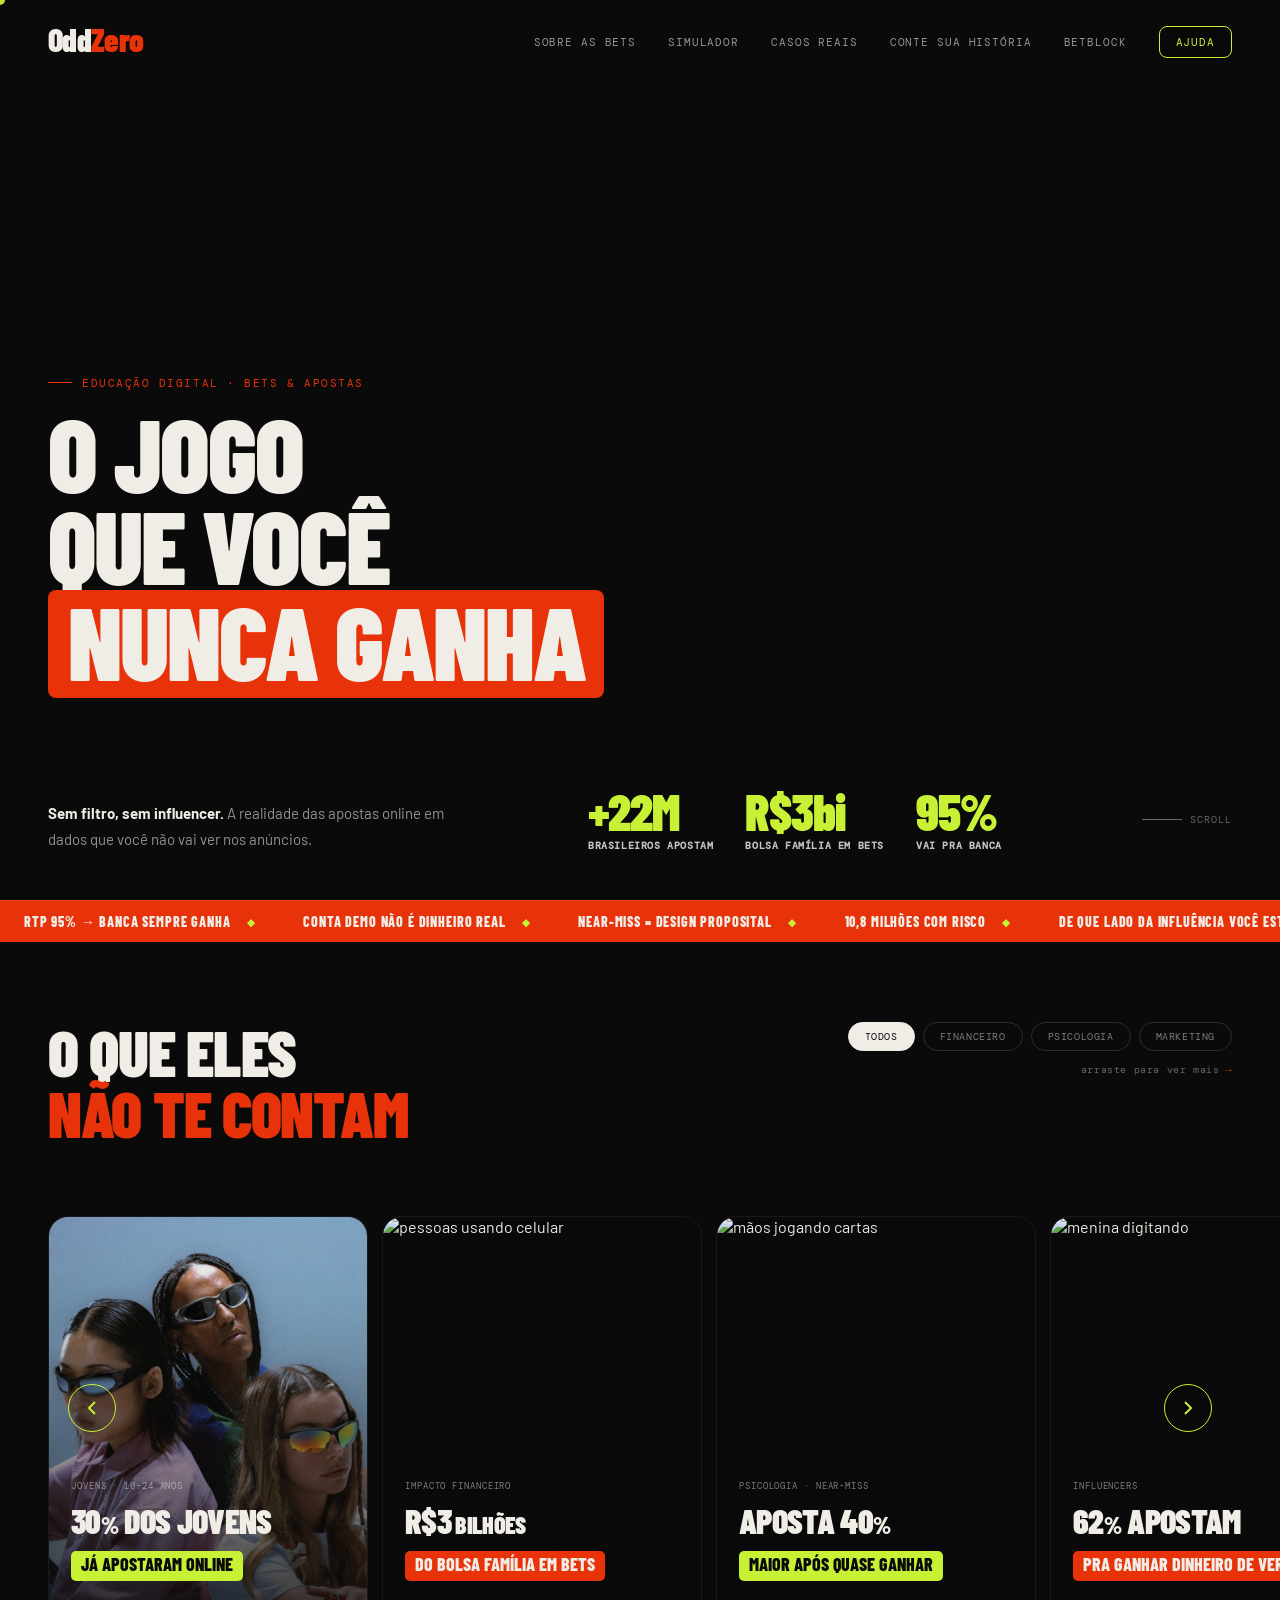
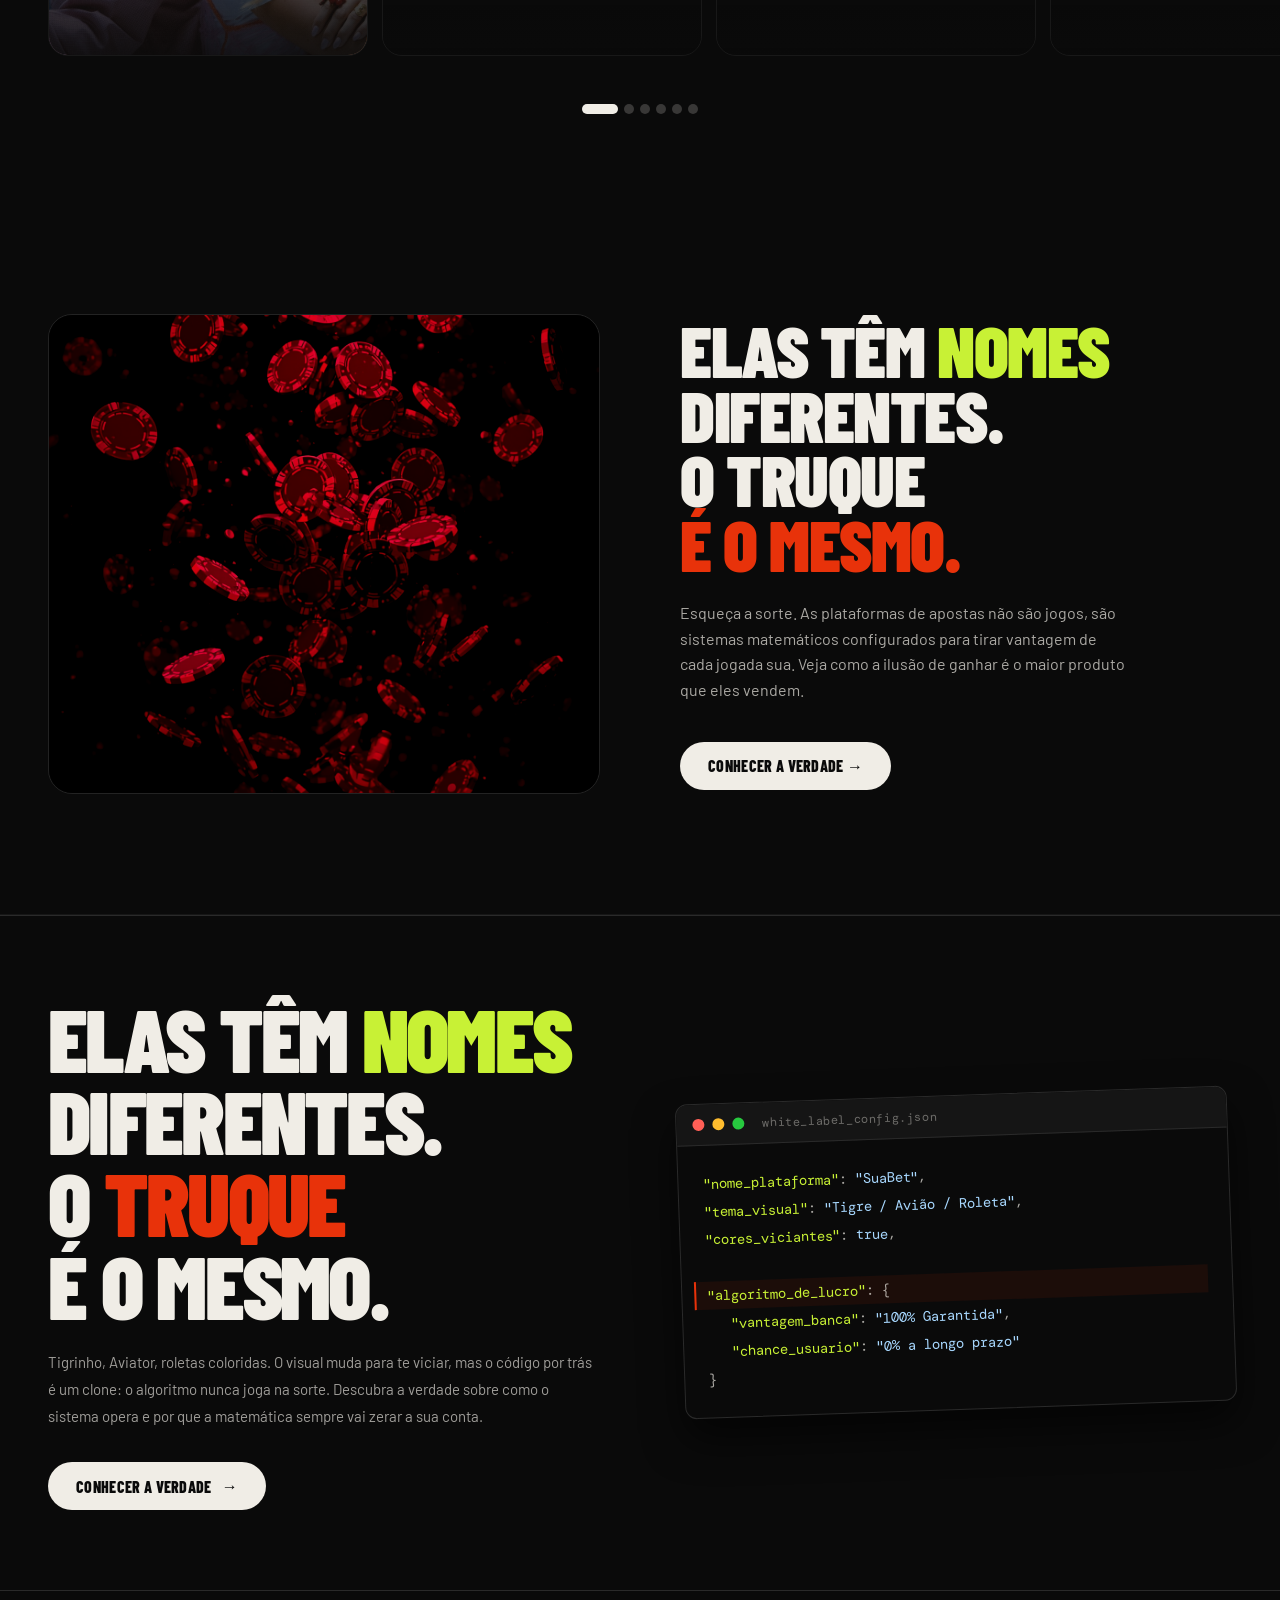
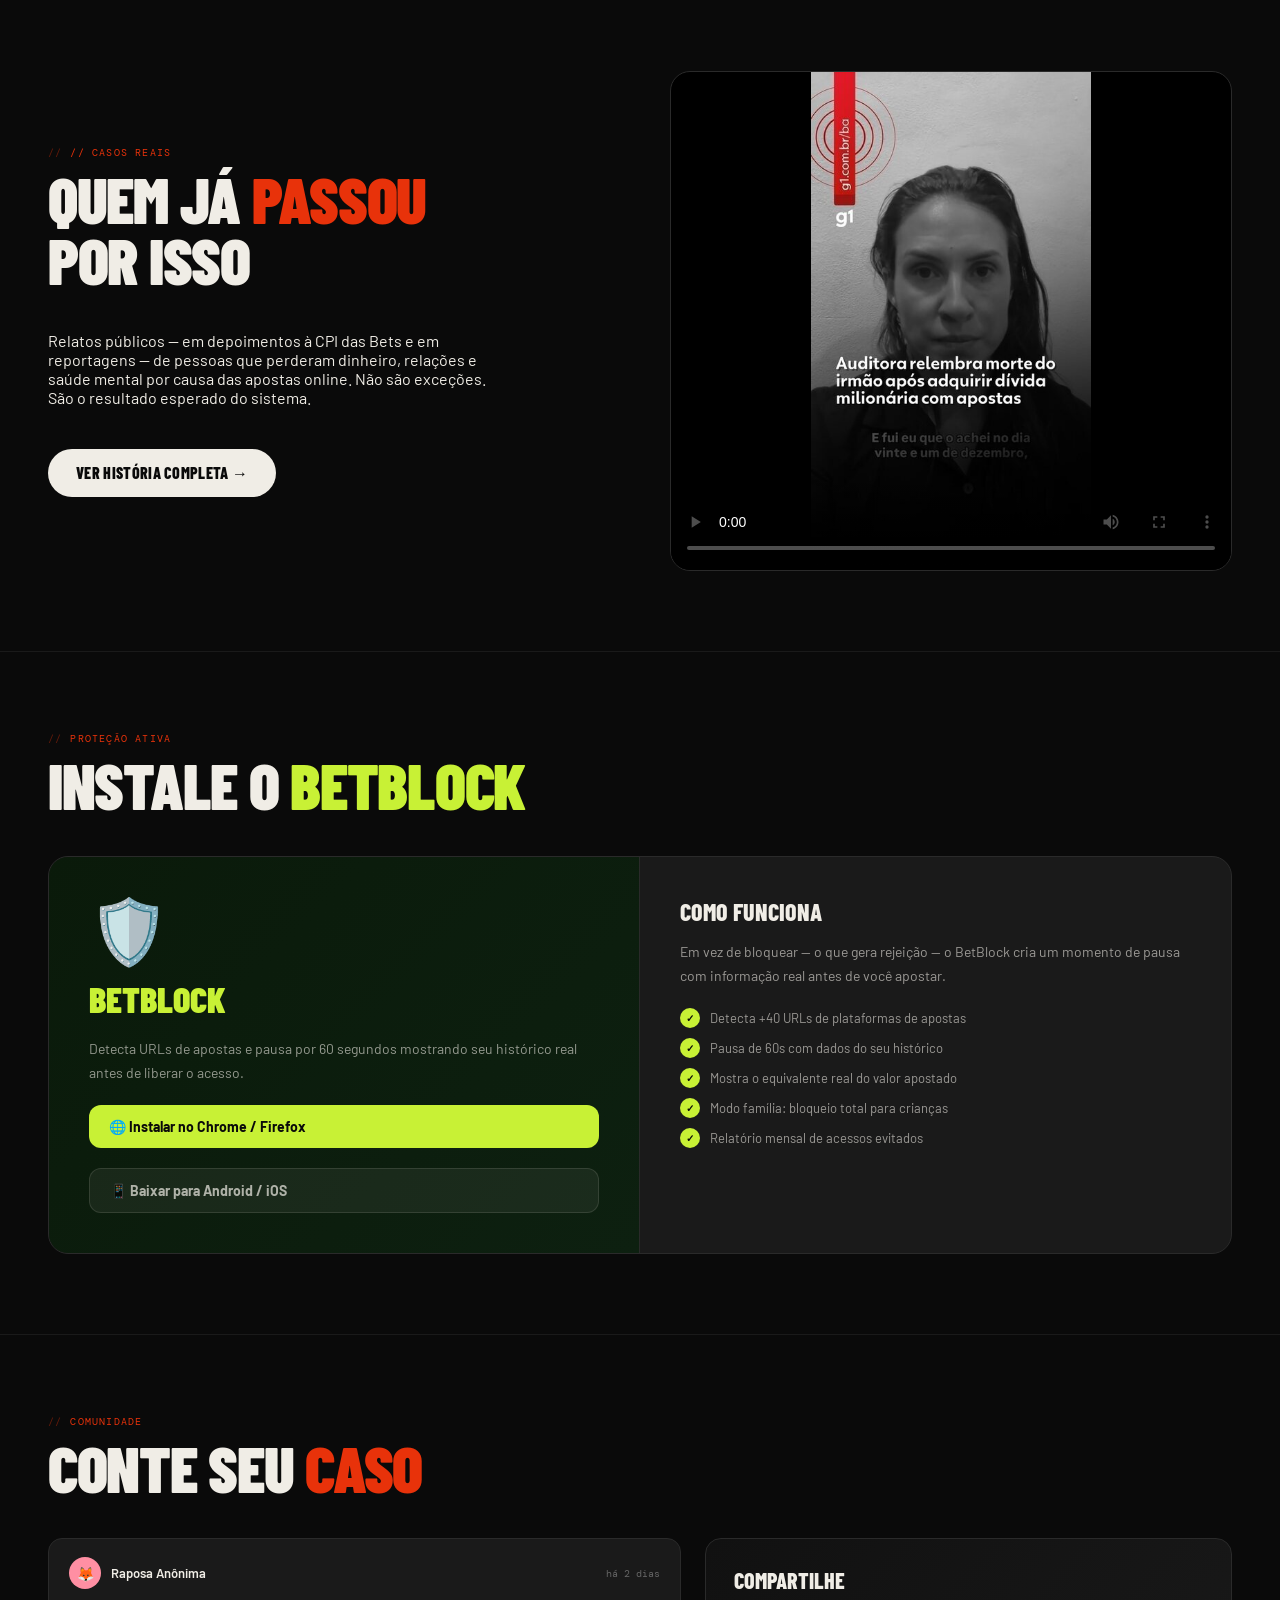
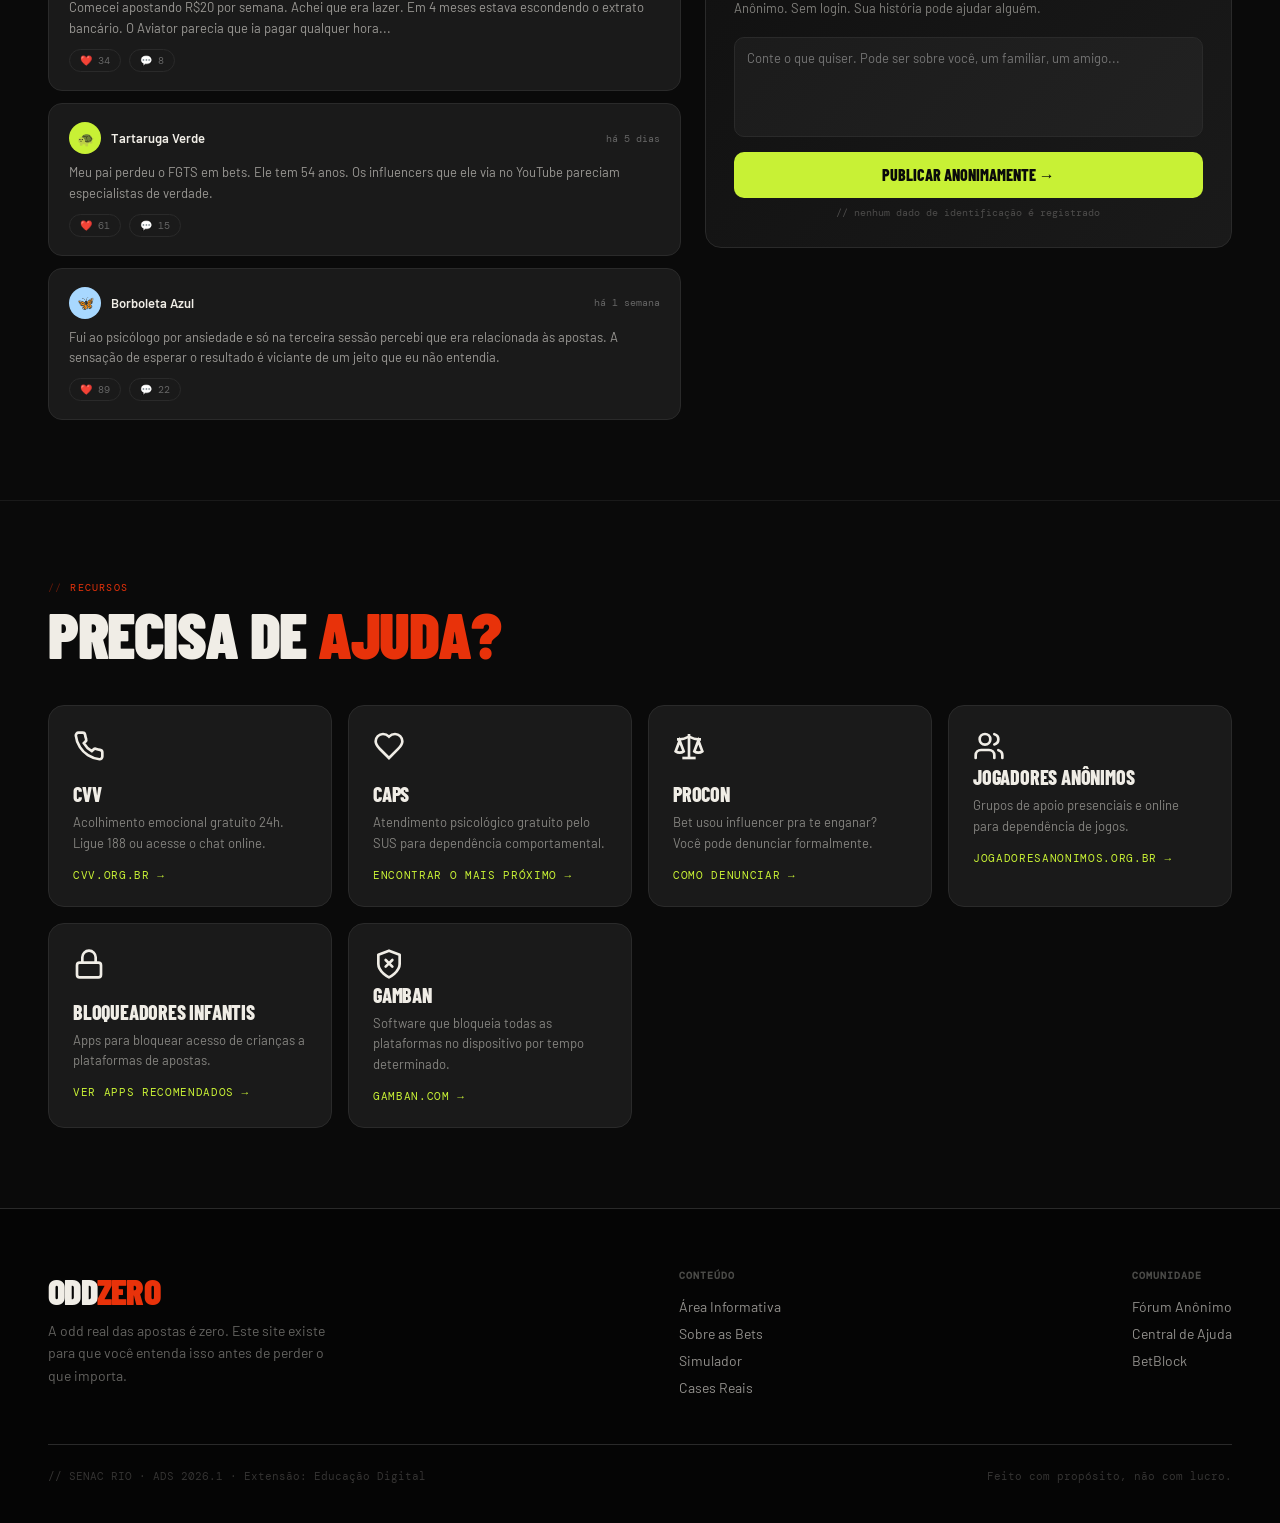
==== index.html @ b18a3d13 "feat: criação da home, casos reais e simulador" ====
<!DOCTYPE html>
<html lang="pt-BR">
<head>
  <meta charset="UTF-8">
  <meta name="viewport" content="width=device-width, initial-scale=1.0">
  <title>OddZero</title>

  <!-- Google Fonts -->
  <link href="https://fonts.googleapis.com/css2?family=Barlow+Condensed:ital,wght@0,700;0,800;0,900;1,800&family=Barlow:wght@400;500;600&family=DM+Mono:wght@400;500&display=swap" rel="stylesheet">

  <!-- Estilos -->
  <link rel="stylesheet" href="assets/css/global.css">
  <link rel="stylesheet" href="assets/css/home.css">
</head>
<body>

<!-- ══════════════════════════
     CURSOR CUSTOMIZADO
══════════════════════════ -->
<div class="cur" id="cur"></div>

<!-- ══════════════════════════
     NAVEGAÇÃO
══════════════════════════ -->
<nav>
  <a href="index.html" class="logo">Odd<em>Zero</em></a>

  <button class="mobile-menu-btn" id="mobile-menu-btn">
    <svg width="24" height="24" viewBox="0 0 24 24" fill="none" stroke="currentColor" stroke-width="2"><path d="M3 12h18M3 6h18M3 18h18"/></svg>
  </button>
  
  <ul class="nav-links">
    <li><a href="bets.html">Sobre as Bets</a></li>
    <li><a href="simulador.html">Simulador</a></li>
    <li><a href="casos-reais.html">Casos Reais</a></li>
    <li><a href="forum.html">Conte sua história</a></li>
    <li><a href="betblock.html">Betblock</a></li>
    <li><a href="ajuda.html" class="nav-btn-outline">Ajuda</a></li>
  </ul>
</nav>

<!-- ══════════════════════════
     HERO
══════════════════════════ -->
<section class="hero">
  <div class="hero-bg">
    <video autoplay loop muted playsinline>
      <source src="assets/videos/hero_video.mp4" type="video/mp4">
    </video>
  </div>
  <div class="hero-content">
    <div class="hero-kicker">Educação digital · bets &amp; apostas</div>
    <h1 class="hero-h1">
      O JOGO<br>
      QUE VOCÊ<br>
      <span class="line-inv">NUNCA GANHA</span>
    </h1>
  </div>
  <div class="hero-bottom">
    <p class="hero-desc">
      <strong>Sem filtro, sem influencer.</strong> A realidade das apostas online em dados que você não vai ver nos anúncios.
    </p>
    <div class="hero-stats">
      <div>
        <div class="hero-stat-val">+22M</div>
        <div class="hero-stat-label">brasileiros apostam</div>
      </div>
      <div>
        <div class="hero-stat-val">R$3bi</div>
        <div class="hero-stat-label">Bolsa Família em bets</div>
      </div>
      <div>
        <div class="hero-stat-val">95%</div>
        <div class="hero-stat-label">vai pra banca</div>
      </div>
    </div>
    <div class="hero-scroll">
      <div class="hero-scroll-line"></div>scroll
    </div>
  </div>
</section>

<!-- ══════════════════════════
     MARQUEE
══════════════════════════ -->
<div class="marquee">
  <div class="marquee-track" id="mtrack">
    <span class="marquee-item">RTP 95% → banca sempre ganha<span class="sep">◆</span></span>
    <span class="marquee-item">Conta demo não é dinheiro real<span class="sep">◆</span></span>
    <span class="marquee-item">Near-miss = design proposital<span class="sep">◆</span></span>
    <span class="marquee-item">10,8 milhões com risco<span class="sep">◆</span></span>
    <span class="marquee-item">De que lado da influência você está?<span class="sep">◆</span></span>
    <span class="marquee-item">62% acreditam ganhar<span class="sep">◆</span></span>
    <!-- Duplicado para loop contínuo -->
    <span class="marquee-item">RTP 95% → banca sempre ganha<span class="sep">◆</span></span>
    <span class="marquee-item">Conta demo não é dinheiro real<span class="sep">◆</span></span>
    <span class="marquee-item">Near-miss = design proposital<span class="sep">◆</span></span>
    <span class="marquee-item">10,8 milhões com risco<span class="sep">◆</span></span>
    <span class="marquee-item">De que lado da influência você está?<span class="sep">◆</span></span>
    <span class="marquee-item">62% acreditam ganhar<span class="sep">◆</span></span>
  </div>
</div>

<!-- ══════════════════════════
     CARDS — ÁREA INFORMATIVA
══════════════════════════ -->
<section class="section" id="cards">
  <div class="cards-intro">
    <div>
      <h2 class="section-h2">O QUE ELES<br><em>NÃO TE CONTAM</em></h2>
    </div>
    <div class="cards-intro-right">
      <div class="filters">
          <button class="filter-btn on" onclick="filterCards('todos', this)">Todos</button>
          <button class="filter-btn" onclick="filterCards('financeiro', this)">Financeiro</button>
          <button class="filter-btn" onclick="filterCards('psicologia', this)">Psicologia</button>
          <button class="filter-btn" onclick="filterCards('marketing', this)">Marketing</button>
      </div>
      <div class="carousel-hint">arraste para ver mais</div>
    </div>
  </div>

  <div class="carousel-container" style="position: relative;">
  
    <!-- Seta Esquerda -->
    <button class="nav-arrow left" onclick="goTo(idx - 1)">
       <svg width="24" height="24" viewBox="0 0 24 24" fill="none" stroke="currentColor" stroke-width="2"><path d="M15 18l-6-6 6-6"/></svg>
    </button>

    <div class="carousel-wrap" id="cwrap">
      <div class="carousel-track" id="ctrack">

        <!-- CARD 1 — Jovens -->
        <div class="photo-card" data-cat="marketing" onclick="openModal(0)">
          <!-- Ajuste no object-position usando porcentagem (30% no eixo X) -->
          <img src="assets/imagens/home/card1.jpg" alt="jovens posando" style="object-position: 30% center;">
          <div class="photo-card-body">
            <div class="photo-card-cat">jovens · 16–24 anos</div>
            <div class="photo-card-stat">30<small>%</small> dos jovens</div>
            <div class="photo-card-hl">já apostaram online</div>
            <div class="photo-card-desc">Datafolha 2024: Loot boxes e gacha games normalizam o azar para crianças desde cedo.</div>
            <div class="photo-card-cta">
              <span class="photo-card-more">saiba mais</span>
              <button class="photo-card-share" onclick="event.stopPropagation(); shareCard(0)">
                <svg viewBox="0 0 24 24" fill="none">
                  <path d="M4 12v8a2 2 0 002 2h12a2 2 0 002-2v-8M16 6l-4-4-4 4M12 2v13" stroke="#F0EDE6" stroke-width="2" stroke-linecap="round" stroke-linejoin="round"/>
                </svg>
              </button>
            </div>
          </div>
        </div>

        <!-- CARD 2 — Bolsa Família -->
        <div class="photo-card" data-cat="financeiro" onclick="openModal(1)">
          <img src="assets/imagens/home/card2.png" alt="pessoas usando celular">
          <div class="photo-card-body">
            <div class="photo-card-cat">impacto financeiro</div>
            <div class="photo-card-stat">R$3<small> bilhões</small></div>
            <div class="photo-card-hl red">do Bolsa Família em bets</div>
            <div class="photo-card-desc">Em agosto de 2024, beneficiários apostaram R$3 bilhões em um único mês. Banco Central.</div>
            <div class="photo-card-cta">
              <span class="photo-card-more">saiba mais</span>
              <button class="photo-card-share" onclick="event.stopPropagation(); shareCard(1)">
                <svg viewBox="0 0 24 24" fill="none">
                  <path d="M4 12v8a2 2 0 002 2h12a2 2 0 002-2v-8M16 6l-4-4-4 4M12 2v13" stroke="#F0EDE6" stroke-width="2" stroke-linecap="round" stroke-linejoin="round"/>
                </svg>
              </button>
            </div>
          </div>
        </div>

        <!-- CARD 3 — Near-miss -->
        <div class="photo-card" data-cat="psicologia" onclick="openModal(2)">
          <img src="assets/imagens/home/card3.png" alt="mãos jogando cartas">
          <div class="photo-card-body">
            <div class="photo-card-cat">psicologia · near-miss</div>
            <div class="photo-card-stat">Aposta 40<small>%</small></div>
            <div class="photo-card-hl">maior após quase ganhar</div>
            <div class="photo-card-desc">O "quase" libera mais dopamina que ganhar. É neurociência, não fraqueza.</div>
            <div class="photo-card-cta">
              <span class="photo-card-more">saiba mais</span>
              <button class="photo-card-share" onclick="event.stopPropagation(); shareCard(2)">
                <svg viewBox="0 0 24 24" fill="none">
                  <path d="M4 12v8a2 2 0 002 2h12a2 2 0 002-2v-8M16 6l-4-4-4 4M12 2v13" stroke="#F0EDE6" stroke-width="2" stroke-linecap="round" stroke-linejoin="round"/>
                </svg>
              </button>
            </div>
          </div>
        </div>

        <!-- CARD 4 — Influencers -->
        <div class="photo-card" data-cat="marketing" onclick="openModal(3)">
          <img src="assets/imagens/home/card4.png" alt="menina digitando">
          <div class="photo-card-body">
            <div class="photo-card-cat">influencers</div>
            <div class="photo-card-stat">62<small>%</small> apostam</div>
            <div class="photo-card-hl red">pra ganhar dinheiro de verdade</div>
            <div class="photo-card-desc">O influencer usa conta demo infinita. Você aposta com o seu salário.</div>
            <div class="photo-card-cta">
              <span class="photo-card-more">saiba mais</span>
              <button class="photo-card-share" onclick="event.stopPropagation(); shareCard(3)">
                <svg viewBox="0 0 24 24" fill="none">
                  <path d="M4 12v8a2 2 0 002 2h12a2 2 0 002-2v-8M16 6l-4-4-4 4M12 2v13" stroke="#F0EDE6" stroke-width="2" stroke-linecap="round" stroke-linejoin="round"/>
                </svg>
              </button>
            </div>
          </div>
        </div>

        <!-- CARD 5 — RTP -->
        <div class="photo-card" data-cat="financeiro" onclick="openModal(4)">
          <img src="assets/imagens/home/card5.jpeg" alt="dinheiro">
          <div class="photo-card-body">
            <div class="photo-card-cat">probabilidade · rtp</div>
            <div class="photo-card-stat">R$50 garantidos</div>
            <div class="photo-card-hl">para a banca a cada R$1000</div>
            <div class="photo-card-desc">A banca retém R$50 por rodada automaticamente. Não é azar, é código.</div>
            <div class="photo-card-cta">
              <span class="photo-card-more">saiba mais</span>
              <button class="photo-card-share" onclick="event.stopPropagation(); shareCard(4)">
                <svg viewBox="0 0 24 24" fill="none">
                  <path d="M4 12v8a2 2 0 002 2h12a2 2 0 002-2v-8M16 6l-4-4-4 4M12 2v13" stroke="#F0EDE6" stroke-width="2" stroke-linecap="round" stroke-linejoin="round"/>
                </svg>
              </button>
            </div>
          </div>
        </div>

        <!-- CARD 6 — Vício -->
        <div class="photo-card" data-cat="psicologia" onclick="openModal(5)">
          <img src="assets/imagens/home/card6.png" alt="celular">
          <div class="photo-card-body">
            <div class="photo-card-cat">vício · dependência</div>
            <div class="photo-card-stat">10,8 milhões</div>
            <div class="photo-card-hl red">com comportamento de risco</div>
            <div class="photo-card-desc">LENAD III 2023. Entre menores que apostaram no último ano, 55% apresentaram comportamento de dependência.</div>
            <div class="photo-card-cta">
              <span class="photo-card-more">saiba mais</span>
              <button class="photo-card-share" onclick="event.stopPropagation(); shareCard(5)">
                <svg viewBox="0 0 24 24" fill="none">
                  <path d="M4 12v8a2 2 0 002 2h12a2 2 0 002-2v-8M16 6l-4-4-4 4M12 2v13" stroke="#F0EDE6" stroke-width="2" stroke-linecap="round" stroke-linejoin="round"/>
                </svg>
              </button>
            </div>
          </div>
        </div>

        <!-- CARD 7 — ROLLOVER -->
        <div class="photo-card" data-cat="financeiro" onclick="openModal(6)">
          <img src="assets/imagens/home/card7.png" alt="dinheiro e celular">
          <div class="photo-card-body">
            <div class="photo-card-cat">financeiro · armadilha</div>
            <div class="photo-card-stat">Rollover 30x</div>
            <div class="photo-card-hl">o golpe do bônus "grátis"</div>
            <div class="photo-card-desc">Para sacar R$300 de bônus, você é obrigado a apostar R$9.000 do seu bolso.</div>
            <div class="photo-card-cta">
              <span class="photo-card-more">saiba mais</span>
              <button class="photo-card-share" onclick="event.stopPropagation(); shareCard(6)">
                <svg viewBox="0 0 24 24" fill="none">
                  <path d="M4 12v8a2 2 0 002 2h12a2 2 0 002-2v-8M16 6l-4-4-4 4M12 2v13" stroke="#F0EDE6" stroke-width="2" stroke-linecap="round" stroke-linejoin="round"/>
                </svg>
              </button>
            </div>
          </div>
        </div>

        <!-- CARD 8 — DESIGN -->
        <div class="photo-card" data-cat="psicologia" onclick="openModal(7)">
          <img src="assets/imagens/home/card8.png" alt="tela de aplicativo">
          <div class="photo-card-body">
            <div class="photo-card-cat">psicologia · ux/ui</div>
            <div class="photo-card-stat">Design viciante</div>
            <div class="photo-card-hl red">apps criados por psicólogos</div>
            <div class="photo-card-desc">Cada som, cor e delay é milimetricamente calculado para explorar sua impulsividade.</div>
            <div class="photo-card-cta">
              <span class="photo-card-more">saiba mais</span>
              <button class="photo-card-share" onclick="event.stopPropagation(); shareCard(7)">
                <svg viewBox="0 0 24 24" fill="none">
                  <path d="M4 12v8a2 2 0 002 2h12a2 2 0 002-2v-8M16 6l-4-4-4 4M12 2v13" stroke="#F0EDE6" stroke-width="2" stroke-linecap="round" stroke-linejoin="round"/>
                </svg>
              </button>
            </div>
          </div>
        </div>

      </div><!-- /carousel-track -->
    </div><!-- /carousel-wrap -->

    <!-- Seta Direita -->
    <button class="nav-arrow right" onclick="goTo(idx + 1)">
       <svg width="24" height="24" viewBox="0 0 24 24" fill="none" stroke="currentColor" stroke-width="2"><path d="M9 18l6-6-6-6"/></svg>
    </button>
    
  </div><!-- /carousel-container -->

  <!-- Pontinhos (Dots) -->
  <div class="carousel-dots" id="cdots"></div>
</section>

<!-- ══════════════════════════
     SOBRE AS BETS (CTA)
══════════════════════════ -->
<section class="section section-truque" id="truque">
  <div class="truque-content">
    <div class="truque-visual">
       <img src="assets/imagens/home/fichas.jpg" alt="Fichas de cassino">
    </div>
    <div class="truque-text">
      <h2>
        ELAS TÊM <span class="hl-lime">NOMES</span><br>
        DIFERENTES.<br>
        O TRUQUE<br>
        <span class="hl-red">É O MESMO.</span>
      </h2>
      <p>Esqueça a sorte. As plataformas de apostas não são jogos, são sistemas matemáticos configurados para tirar vantagem de cada jogada sua. Veja como a ilusão de ganhar é o maior produto que eles vendem.</p>
      <a href="bets.html" class="btn-main">Conhecer a verdade →</a>
    </div>
    
  </div>
</section>

<!-- ══════════════════════════
     A BANCA NÃO JOGA NA SORTE (SIMULADOR CTA)
══════════════════════════ -->
<div class="about-section">
  <div class="about-left">
    <h2 class="about-big">
      ELAS TÊM <span class="hl-lime">NOMES</span><br>
      DIFERENTES.<br>
      O <span class="hl-red">TRUQUE</span><br>
      É O MESMO.
    </h2>
    <p class="about-body">
      Tigrinho, Aviator, roletas coloridas. O visual muda para te viciar, mas o código por trás é um clone: o algoritmo nunca joga na sorte. Descubra a verdade sobre como o sistema opera e por que a matemática sempre vai zerar a sua conta.
    </p>
    <a href="bets.html" class="btn-main">Conhecer a verdade <span class="arr">→</span></a>
  </div>
  
  <div class="about-right">
    <!-- Novo Card Demonstrativo "Tech" -->
    <div class="wl-visual">
      <div class="wl-header">
        <span class="dot red"></span>
        <span class="dot yellow"></span>
        <span class="dot green"></span>
        <span class="wl-title">white_label_config.json</span>
      </div>
      <div class="wl-body">
        <div class="wl-line"><span class="wl-key">"nome_plataforma"</span>: <span class="wl-value">"SuaBet"</span>,</div>
        <div class="wl-line"><span class="wl-key">"tema_visual"</span>: <span class="wl-value">"Tigre / Avião / Roleta"</span>,</div>
        <div class="wl-line"><span class="wl-key">"cores_viciantes"</span>: <span class="wl-value">true</span>,</div>
        <br>
        <div class="wl-line hl-line"><span class="wl-key">"algoritmo_de_lucro"</span>: {</div>
        <div class="wl-line indent"><span class="wl-key">"vantagem_banca"</span>: <span class="wl-value">"100% Garantida"</span>,</div>
        <div class="wl-line indent"><span class="wl-key">"chance_usuario"</span>: <span class="wl-value">"0% a longo prazo"</span></div>
        <div class="wl-line">}</div>
      </div>
    </div>
  </div>
</div>

<!-- ══════════════════════════
     CTA CASOS REAIS (COM DEPOIMENTO)
══════════════════════════ -->
<section class="section cases-cta" id="casos">
  <div class="cases-cta-content">
    
    <!-- Texto -->
    <div class="cases-cta-text">
      <div class="section-label">// casos reais</div>
      <h2 class="section-h2">
        QUEM JÁ <span class="hl-red">PASSOU</span><br>
        POR ISSO
      </h2>
      <p>Relatos públicos — em depoimentos à CPI das Bets e em reportagens — de pessoas que perderam dinheiro, relações e saúde mental por causa das apostas online. Não são exceções. São o resultado esperado do sistema.</p>
      <a href="casos-reais.html" class="btn-main">Ver história completa →</a>
    </div>

    <!-- Vídeo -->
    <div class="cases-video-frame">
      <video src="assets/videos/depoimento.mp4" controls poster="assets/imagens/casos/thumb_video.jpg"></video>
    </div>
    
  </div>
</section>

<!-- ══════════════════════════
     BETBLOCK
══════════════════════════ -->
<section class="section" id="betblock" style="border-top: 1px solid #1a1a1a">
  <div class="section-label">proteção ativa</div>
  <h2 class="section-h2">INSTALE O <span class="lime">BETBLOCK</span></h2>
  <div class="betblock-box">
    <div class="betblock-left">
      <div class="betblock-icon">🛡️</div>
      <h3>BetBlock</h3>
      <p>Detecta URLs de apostas e pausa por 60 segundos mostrando seu histórico real antes de liberar o acesso.</p>
      <button class="install-btn">🌐 Instalar no Chrome / Firefox</button>
      <button class="install-btn ghost">📱 Baixar para Android / iOS</button>
    </div>
    <div class="betblock-right">
      <h3>Como funciona</h3>
      <p>Em vez de bloquear — o que gera rejeição — o BetBlock cria um momento de pausa com informação real antes de você apostar.</p>
      <ul class="feature-list">
        <li>Detecta +40 URLs de plataformas de apostas</li>
        <li>Pausa de 60s com dados do seu histórico</li>
        <li>Mostra o equivalente real do valor apostado</li>
        <li>Modo família: bloqueio total para crianças</li>
        <li>Relatório mensal de acessos evitados</li>
      </ul>
    </div>
  </div>
</section>


<!-- ══════════════════════════
     FÓRUM
══════════════════════════ -->
<section class="section" id="forum" style="border-top: 1px solid #1a1a1a">
  <div class="section-label">comunidade</div>
  <h2 class="section-h2">CONTE SEU <em>CASO</em></h2>
  <div class="forum-grid">
    <div class="post-list">
      <div class="post">
        <div class="post-head">
          <div class="post-av" style="background:#FF8FA3; color:#0A0A0A">🦊</div>
          <div class="post-name">Raposa Anônima</div>
          <div class="post-time">há 2 dias</div>
        </div>
        <div class="post-text">Comecei apostando R$20 por semana. Achei que era lazer. Em 4 meses estava escondendo o extrato bancário. O Aviator parecia que ia pagar qualquer hora...</div>
        <div class="post-footer">
          <button class="post-react">❤️ 34</button>
          <button class="post-react">💬 8</button>
        </div>
      </div>
      <div class="post">
        <div class="post-head">
          <div class="post-av" style="background:#C8F135; color:#0A0A0A">🐢</div>
          <div class="post-name">Tartaruga Verde</div>
          <div class="post-time">há 5 dias</div>
        </div>
        <div class="post-text">Meu pai perdeu o FGTS em bets. Ele tem 54 anos. Os influencers que ele via no YouTube pareciam especialistas de verdade.</div>
        <div class="post-footer">
          <button class="post-react">❤️ 61</button>
          <button class="post-react">💬 15</button>
        </div>
      </div>
      <div class="post">
        <div class="post-head">
          <div class="post-av" style="background:#A8D8FF; color:#0A0A0A">🦋</div>
          <div class="post-name">Borboleta Azul</div>
          <div class="post-time">há 1 semana</div>
        </div>
        <div class="post-text">Fui ao psicólogo por ansiedade e só na terceira sessão percebi que era relacionada às apostas. A sensação de esperar o resultado é viciante de um jeito que eu não entendia.</div>
        <div class="post-footer">
          <button class="post-react">❤️ 89</button>
          <button class="post-react">💬 22</button>
        </div>
      </div>
    </div>
    <div class="forum-form">
      <h3>Compartilhe</h3>
      <p>Anônimo. Sem login. Sua história pode ajudar alguém.</p>
      <textarea class="forum-ta" placeholder="Conte o que quiser. Pode ser sobre você, um familiar, um amigo..."></textarea>
      <button class="forum-submit">Publicar anonimamente →</button>
      <div class="anon-note">// nenhum dado de identificação é registrado</div>
    </div>
  </div>
</section>

<!-- ══════════════════════════
     AJUDA
══════════════════════════ -->
<section class="section" id="ajuda" style="border-top: 1px solid #1a1a1a">
  <div class="section-label">recursos</div>
  <h2 class="section-h2">PRECISA DE <em>AJUDA?</em></h2>
  <div class="lf-grid">
    <div class="lf-card">
      <div class="lf-card-icon"><svg width="32" height="32" viewBox="0 0 24 24" fill="none" stroke="currentColor" stroke-width="2"><path d="M22 16.92v3a2 2 0 0 1-2.18 2 19.79 19.79 0 0 1-8.63-3.07 19.5 19.5 0 0 1-6-6 19.79 19.79 0 0 1-3.07-8.67A2 2 0 0 1 4.11 2h3a2 2 0 0 1 2 1.72 12.84 12.84 0 0 0 .7 2.81 2 2 0 0 1-.45 2.11L8.09 9.91a16 16 0 0 0 6 6l1.27-1.27a2 2 0 0 1 2.11-.45 12.84 12.84 0 0 0 2.81.7A2 2 0 0 1 22 16.92z"/></svg></div>
      <h3>CVV</h3>
      <p>Acolhimento emocional gratuito 24h. Ligue 188 ou acesse o chat online.</p>
      <a href="https://www.cvv.org.br" target="_blank" class="lf-link">cvv.org.br →</a>
    </div>
    <div class="lf-card">
      <div class="lf-card-icon"><svg width="32" height="32" viewBox="0 0 24 24" fill="none" stroke="currentColor" stroke-width="2"><path d="M19 14c1.49-1.46 3-3.21 3-5.5A5.5 5.5 0 0 0 16.5 3c-1.76 0-3 .5-4.5 2-1.5-1.5-2.74-2-4.5-2A5.5 5.5 0 0 0 2 8.5c0 2.3 1.5 4.05 3 5.5l7 7Z"/></svg></div>
      <h3>CAPS</h3>
      <p>Atendimento psicológico gratuito pelo SUS para dependência comportamental.</p>
      <a href="#" class="lf-link">Encontrar o mais próximo →</a>
    </div>
    <div class="lf-card">
      <div class="lf-card-icon"><svg width="32" height="32" viewBox="0 0 24 24" fill="none" stroke="currentColor" stroke-width="2"><path d="m16 16 3-8 3 8c-.87.65-1.92 1-3 1s-2.13-.35-3-1Z"/><path d="m2 16 3-8 3 8c-.87.65-1.92 1-3 1s-2.13-.35-3-1Z"/><path d="M7 21h10"/><path d="M12 3v18"/><path d="M3 7h2c2 0 5-1 7-2 2 1 5 2 7 2h2"/></svg></div>
      <h3>Procon</h3>
      <p>Bet usou influencer pra te enganar? Você pode denunciar formalmente.</p>
      <a href="#" class="lf-link">Como denunciar →</a>
    </div>
    <div class="lf-card">
      <svg width="32" height="32" viewBox="0 0 24 24" fill="none" stroke="currentColor" stroke-width="2" stroke-linecap="round" stroke-linejoin="round">
        <path d="M16 21v-2a4 4 0 0 0-4-4H6a4 4 0 0 0-4 4v2"/>
        <circle cx="9" cy="7" r="4"/>
        <path d="M22 21v-2a4 4 0 0 0-3-3.87"/>
        <path d="M16 3.13a4 4 0 0 1 0 7.75"/>
      </svg>
      <h3>Jogadores Anônimos</h3>
      <p>Grupos de apoio presenciais e online para dependência de jogos.</p>
      <a href="https://www.jogadoresanonimos.org.br" target="_blank" class="lf-link">jogadoresanonimos.org.br →</a>
    </div>
    <div class="lf-card">
      <div class="lf-card-icon"><svg width="32" height="32" viewBox="0 0 24 24" fill="none" stroke="currentColor" stroke-width="2"><rect width="18" height="11" x="3" y="11" rx="2" ry="2"/><path d="M7 11V7a5 5 0 0 1 10 0v4"/></svg></div>
      <h3>Bloqueadores infantis</h3>
      <p>Apps para bloquear acesso de crianças a plataformas de apostas.</p>
      <a href="#" class="lf-link">Ver apps recomendados →</a>
    </div>
    <div class="lf-card">
      <svg width="32" height="32" viewBox="0 0 24 24" fill="none" stroke="currentColor" stroke-width="2" stroke-linecap="round" stroke-linejoin="round">
        <path d="M12 22s8-4 8-10V5l-8-3-8 3v7c0 6 8 10 8 10z"/>
        <path d="m14.5 9-5 5"/>
        <path d="m9.5 9 5 5"/>
      </svg>
      <h3>GamBan</h3>
      <p>Software que bloqueia todas as plataformas no dispositivo por tempo determinado.</p>
      <a href="https://gamban.com" target="_blank" class="lf-link">gamban.com →</a>
    </div>
  </div>
</section>

<!-- ══════════════════════════
     FOOTER
══════════════════════════ -->
<footer>
  <div class="footer-top">
    <div class="footer-brand">
      <h2>Odd<em>Zero</em></h2>
      <p>A odd real das apostas é zero. Este site existe para que você entenda isso antes de perder o que importa.</p>
    </div>
    <div class="footer-links">
      <h4>Conteúdo</h4>
      <ul>
        <li><a href="#cards">Área Informativa</a></li>
        <li><a href="#bets">Sobre as Bets</a></li>
        <li><a href="#simulador">Simulador</a></li>
        <li><a href="#casos">Cases Reais</a></li>
      </ul>
    </div>
    <div class="footer-links">
      <h4>Comunidade</h4>
      <ul>
        <li><a href="#forum">Fórum Anônimo</a></li>
        <li><a href="#ajuda">Central de Ajuda</a></li>
        <li><a href="#betblock">BetBlock</a></li>
      </ul>
    </div>
  </div>
  <div class="footer-bottom">
    <p>// SENAC RIO · ADS 2026.1 · Extensão: Educação Digital</p>
    <p>Feito com propósito, não com lucro.</p>
  </div>
</footer>

<!-- ══════════════════════════
     MODAL EXPANDIDO
══════════════════════════ -->
<div id="overlay" style="
  position: fixed; inset: 0;
  background: rgba(10,10,10,.85);
  backdrop-filter: blur(12px);
  z-index: 200;
  display: flex;
  align-items: center;
  justify-content: center;
  padding: 24px;
  opacity: 0;
  pointer-events: none;
  transition: opacity .3s;
">
  <div id="modal" style="
    background: #111;
    border: 1px solid #2a2a2a;
    border-radius: 24px;
    width: 100%;
    max-width: 720px;
    max-height: 90vh;
    overflow: hidden;
    display: grid;
    grid-template-columns: 1fr 1fr;
    transform: scale(.94) translateY(16px);
    transition: transform .35s cubic-bezier(.34,1.56,.64,1);
  "></div>
</div>

<!-- JavaScript -->
<script src="assets/js/global.js"></script>
<script src="assets/js/home.js"></script>
</body>
</html>
---- assets/css/global.css ----
/* ═══════════════════════════════
   RESET + TOKENS
═══════════════════════════════ */
*, *::before, *::after {
  box-sizing: border-box;
  margin: 0;
  padding: 0;
}

:root {
  --black: #0A0A0A;
  --white: #F0EDE6;
  --red: #E8320A;
  --lime: #C8F135;
  --orange: #FF6B1A;
  --gray: #1A1A1A;
  --gray2: #2A2A2A;
  --muted: #666;
  --font-h: 'Barlow Condensed', sans-serif;
  --font-b: 'Barlow', sans-serif;
  --font-m: 'DM Mono', monospace;
}

html {
  scroll-behavior: smooth;
}

body {
  background: var(--black);
  color: var(--white);
  font-family: var(--font-b);
  overflow-x: hidden;
  cursor: none;
}

/* ═══════════════════════════════
   CURSOR
═══════════════════════════════ */
.cur {
  width: 10px;
  height: 10px;
  background: var(--lime);
  border-radius: 50%;
  position: fixed;
  top: 0;
  left: 0;
  pointer-events: none;
  z-index: 9999;
  transform: translate(-50%, -50%);
  transition: width .2s, height .2s, background .2s;
  mix-blend-mode: difference;
}
.cur.big {
  width: 60px;
  height: 60px;
}

/* ═══════════════════════════════
   NAV
═══════════════════════════════ */
nav {
  position: fixed;
  top: 0;
  left: 0;
  right: 0;
  z-index: 100;
  display: flex;
  align-items: center;
  justify-content: space-between;
  padding: 20px 48px;
  transition: background 0.3s ease, padding 0.3s ease;
}

nav.scrolled {
  background: var(--black);
  padding: 12px 48px;
  border-bottom: 1px solid rgba(255, 255, 255, 0.05);
}

.logo {
  font-family: var(--font-h);
  font-size: 32px;
  font-weight: 900;
  letter-spacing: -.02em;
  color: var(--white);
  text-decoration: none;
  display: inline-block;
  position: relative;
  animation: glitch-anim 5s infinite;
}

.logo em {
  color: var(--red);
  font-style: normal;
}

.nav-links {
  display: flex;
  gap: 32px;
  list-style: none;
}

.nav-links a {
  font-family: var(--font-m);
  font-size: 11px;
  letter-spacing: .08em;
  text-transform: uppercase;
  color: rgba(243, 241, 235, 0.6);
  text-decoration: none;
  transition: color .2s;
  position: relative;
}

.nav-links a:not(.nav-btn-special):not(.nav-btn-outline)::after {
  content: '';
  position: absolute;
  left: 0;
  bottom: -4px;
  width: 0;
  height: 2px;
  background: var(--lime);
  transition: width 0.3s ease;
  border-radius: 2px;
}

.nav-links a.active-link:not(.nav-btn-special):not(.nav-btn-outline)::after {
  width: 100%;
}

.nav-links a.active-link:not(.nav-btn-special):not(.nav-btn-outline) {
  color: var(--lime);
}

.nav-links a:hover {
  color: var(--white);
}

.nav-links a.nav-btn-special {
  background: var(--lime);
  color: var(--black);
  padding: 10px 20px;
  border-radius: 8px;
  font-weight: 800;
}

.nav-links a.nav-btn-special:hover {
  background: var(--white);
  transform: scale(1.05);
}

.nav-links a.nav-btn-outline {
  background: rgba(10, 10, 10, 0.15);
  backdrop-filter: blur(4px);
  border: 1.5px solid var(--lime);
  color: var(--lime);
  padding: 8px 16px;
  border-radius: 8px;
  transition: all 0.3s ease;
}

.nav-links a.nav-btn-outline:hover {
  background: var(--lime);
  color: var(--black);
  transform: translateY(-2px);
  box-shadow: 0 4px 16px rgba(200, 241, 53, 0.4);
}

/* ═══════════════════════════════
   EFEITO GLITCH DO LOGO
═══════════════════════════════ */
@keyframes glitch-anim {
  0%, 92%, 98%, 100% {
    transform: translate(0);
    text-shadow: none;
  }
  94% {
    transform: translate(2px, 1px);
    text-shadow: -2px 0 var(--red), 2px 0 var(--lime);
  }
  96% {
    transform: translate(-2px, -1px);
    text-shadow: 2px 0 var(--red), -2px 0 var(--lime);
  }
}

/* ═══════════════════════════════
   SECTION WRAPPER (Padrão para todas as páginas)
═══════════════════════════════ */
.section {
  padding: 80px 48px;
}
.section-label {
  font-family: var(--font-m);
  font-size: 10px;
  letter-spacing: .12em;
  text-transform: uppercase;
  color: var(--red);
  margin-bottom: 10px;
  display: flex;
  align-items: center;
  gap: 8px;
}
.section-label::before {
  content: '//';
  opacity: .4;
}
.section-h2 {
  font-family: var(--font-h);
  font-size: clamp(40px, 5vw, 72px);
  font-weight: 900;
  line-height: .95;
  letter-spacing: -.02em;
  text-transform: uppercase;
  margin-bottom: 40px;
}
.section-h2 em {
  font-style: normal;
  color: var(--red);
}
.section-h2 .lime {
  color: var(--lime);
}

/* ═══════════════════════════════
   FOOTER
═══════════════════════════════ */
footer {
  background: #050505;
  border-top: 1px solid var(--gray2);
  padding: 60px 48px 40px;
}
.footer-top {
  display: flex;
  justify-content: space-between;
  align-items: flex-start;
  gap: 40px;
  margin-bottom: 48px;
  flex-wrap: wrap;
}
.footer-brand h2 {
  font-family: var(--font-h);
  font-size: 36px;
  font-weight: 900;
  text-transform: uppercase;
  letter-spacing: -.02em;
  margin-bottom: 8px;
}
.footer-brand h2 em {
  color: var(--red);
  font-style: normal;
}
.footer-brand p {
  font-size: 14px;
  color: rgba(240, 237, 230, .4);
  max-width: 280px;
  line-height: 1.6;
}
.footer-links h4 {
  font-family: var(--font-m);
  font-size: 10px;
  letter-spacing: .1em;
  text-transform: uppercase;
  color: rgba(240, 237, 230, .3);
  margin-bottom: 14px;
}
.footer-links ul {
  list-style: none;
  display: flex;
  flex-direction: column;
  gap: 8px;
}
.footer-links a {
  font-size: 14px;
  color: rgba(240, 237, 230, .6);
  text-decoration: none;
  transition: color .2s;
}
.footer-links a:hover { color: var(--lime); }
.footer-bottom {
  border-top: 1px solid var(--gray2);
  padding-top: 24px;
  display: flex;
  justify-content: space-between;
  flex-wrap: wrap;
  gap: 12px;
}
.footer-bottom p {
  font-family: var(--font-m);
  font-size: 11px;
  color: rgba(240, 237, 230, .2);
}

/* ═══════════════════════════════
   RESPONSIVE GLOBAL (Menu e Footer)
═══════════════════════════════ */
.mobile-menu-btn {
  display: none;
  background: none;
  border: none;
  color: var(--white);
  z-index: 101;
}

@media (max-width: 768px) {
  nav, footer, .section {
    padding-left: 20px;
    padding-right: 20px;
  }
  .mobile-menu-btn {
    display: block;
  }
  .nav-links {
    display: flex;
    flex-direction: column;
    position: fixed;
    top: 0;
    right: -100%;
    width: 100vw;
    height: 100vh;
    background: rgba(10, 10, 10, 0.95);
    backdrop-filter: blur(12px);
    padding-top: 100px;
    align-items: center;
    gap: 40px;
    transition: right 0.3s ease;
    z-index: 100;
  }
  .nav-links.active {
    right: 0;
  }
  .nav-links a {
    font-size: 20px;
  }
}
---- assets/css/home.css ----
/* ═══════════════════════════════
   HERO
═══════════════════════════════ */
.hero {
  min-height: 100vh;
  display: grid;
  grid-template-rows: 1fr auto;
  padding: 0 48px;
  position: relative;
  overflow: hidden;
}

.hero-bg {
  position: absolute;
  inset: 0;
  z-index: 0;
  background: #0A0A0A;
  overflow: hidden;
}

.hero-bg img,
.hero-bg video {
  position: absolute;
  inset: 0;
  width: 100%;
  height: 100%;
  object-fit: cover;
  object-position: right center; 
  transform: translateX(15%);
  opacity: .70;
  filter: grayscale(20%);
}

.hero-bg::after {
  content: '';
  position: absolute;
  inset: 0;
  background:
    linear-gradient(to bottom, rgba(10,10,10,0) 30%, rgba(10,10,10,.95) 100%),
    linear-gradient(to right, #0A0A0A 0%, #0A0A0A 15%, rgba(10,10,10,.8) 35%, rgba(10,10,10,0) 75%);
  pointer-events: none;
  z-index: 1;
}

.hero-content {
  position: relative;
  z-index: 2;
  display: flex;
  flex-direction: column;
  justify-content: flex-end;
  padding-bottom: 80px;
  padding-top: 120px;
}

.hero-kicker {
  font-family: var(--font-m);
  font-size: 11px;
  letter-spacing: .14em;
  text-transform: uppercase;
  color: var(--red);
  margin-bottom: 16px;
  display: flex;
  align-items: center;
  gap: 10px;
}
.hero-kicker::before {
  content: '';
  width: 24px;
  height: 1.5px;
  background: var(--red);
}

.hero-h1 {
  font-family: var(--font-h);
  font-size: clamp(60px, 8vw, 120px);
  font-weight: 900;
  line-height: .9;
  letter-spacing: -.02em;
  text-transform: uppercase;
  margin-bottom: 8px;
}
.hero-h1 .line-inv {
  display: inline-block;
  background: var(--red);
  color: var(--white);
  padding: 4px 20px 12px;
  border-radius: 8px;
}
.hero-h1 .line-lime {
  display: inline-block;
  background: var(--lime);
  color: var(--black);
  padding: 4px 20px 12px;
  border-radius: 8px;
}

.hero-bottom {
  position: relative;
  z-index: 2;
  display: flex;
  align-items: flex-end;
  justify-content: space-between;
  padding-bottom: 48px;
  gap: 40px;
  flex-wrap: wrap;
}

.hero-desc {
  font-size: 15px;
  line-height: 1.7;
  color: rgba(240, 237, 230, .6);
  max-width: 400px;
}
.hero-desc strong {
  color: var(--white);
}

.hero-stats {
  display: flex;
  gap: 32px;
}
.hero-stat-val {
  font-family: var(--font-h);
  font-size: 50px;
  font-weight: 900;
  line-height: 1;
  letter-spacing: -.02em;
  color: var(--lime);
}
.hero-stat-label {
  font-family: var(--font-m);
  font-size: 10px;
  font-weight: 700;
  letter-spacing: .06em;
  text-transform: uppercase;
  color: rgb(196, 196, 196);
  margin-top: 3px;
}

.hero-scroll {
  font-family: var(--font-m);
  font-size: 10px;
  letter-spacing: .1em;
  text-transform: uppercase;
  color: var(--muted);
  display: flex;
  align-items: center;
  gap: 8px;
  align-self: center;
}
.hero-scroll-line {
  width: 40px;
  height: 1px;
  background: var(--muted);
}

/* ═══════════════════════════════
   MARQUEE
═══════════════════════════════ */
.marquee {
  background: var(--red);
  padding: 12px 0;
  overflow: hidden;
  border-top: 1px solid rgba(255, 255, 255, .08);
}
.marquee-track {
  display: flex;
  animation: marquee 18s linear infinite;
  white-space: nowrap;
  gap: 0;
}
@keyframes marquee {
  from { transform: translateX(0); }
  to   { transform: translateX(-50%); }
}
.marquee-item {
  font-family: var(--font-h);
  font-size: 14px;
  font-weight: 800;
  letter-spacing: .06em;
  text-transform: uppercase;
  padding: 0 24px;
  display: flex;
  align-items: center;
  gap: 16px;
  color: var(--white);
}
.marquee-item .sep {
  color: var(--lime);
  font-size: 10px;
}

/* ═══════════════════════════════
   CARDS CARROSSEL
═══════════════════════════════ */
.cards-intro {
  display: flex;
  align-items: flex-start;
  justify-content: space-between;
  gap: 32px;
  margin-bottom: 32px;
  flex-wrap: wrap;
}
.cards-intro-right {
  display: flex;
  flex-direction: column;
  align-items: flex-end;
  gap: 12px;
}
.filters {
  display: flex;
  gap: 8px;
  flex-wrap: wrap;
  justify-content: flex-end;
}
.filter-btn {
  font-family: var(--font-m);
  font-size: 10px;
  letter-spacing: .06em;
  text-transform: uppercase;
  padding: 7px 16px;
  border-radius: 100px;
  border: 1px solid rgba(240, 237, 230, .15);
  background: transparent;
  color: rgba(240, 237, 230, .5);
  cursor: none;
  transition: all .2s;
}
.filter-btn.on,
.filter-btn:hover {
  background: var(--white);
  color: var(--black);
  border-color: var(--white);
}
.carousel-hint {
  font-family: var(--font-m);
  font-size: 10px;
  letter-spacing: .06em;
  color: var(--muted);
  display: flex;
  align-items: center;
  gap: 6px;
}
.carousel-hint::after {
  content: '→';
  color: var(--red);
}
.carousel-wrap {
  overflow: hidden;
  margin: 0 -48px;
  padding: 0 48px 40px;
  cursor: grab;
}
.carousel-wrap:active {
  cursor: grabbing;
}
.carousel-track {
  display: flex;
  gap: 14px;
  transition: transform .4s cubic-bezier(.25, .46, .45, .94);
  user-select: none;
}
.photo-card {
  flex-shrink: 0;
  width: 320px;
  height: 440px;
  border-radius: 20px;
  overflow: hidden;
  position: relative;
  cursor: none;
  border: 1px solid rgba(255, 255, 255, .06);
}
.photo-card::before {
  content: '';
  position: absolute;
  inset: 0;
  z-index: 1;
  background: linear-gradient(to top, rgba(10,10,10,.92) 0%, rgba(10,10,10,.4) 50%, rgba(10,10,10,0) 100%);
  transition: opacity .3s;
}
.photo-card:hover::before {
  background: linear-gradient(to top, rgba(10,10,10,.96) 0%, rgba(10,10,10,.6) 60%, rgba(10,10,10,.1) 100%);
}
.photo-card img {
  width: 100%;
  height: 100%;
  object-fit: cover;
  transition: transform .6s cubic-bezier(.25, .46, .45, .94), filter .3s;
  filter: grayscale(15%);
}
.photo-card:hover img {
  transform: scale(1.05);
  filter: grayscale(0%);
}
.photo-card-body {
  position: absolute;
  bottom: 0;
  left: 0;
  right: 0;
  z-index: 2;
  padding: 24px 22px 20px;
}
.photo-card-cat {
  font-family: var(--font-m);
  font-size: 9px;
  letter-spacing: .1em;
  text-transform: uppercase;
  color: rgba(240, 237, 230, .5);
  margin-bottom: 10px;
}
.photo-card-stat {
  font-family: var(--font-h);
  font-size: 34px;
  font-weight: 900;
  line-height: 1.1;
  letter-spacing: -.02em;
  text-transform: uppercase;
  color: var(--white);
  margin-bottom: 12px;
}
.photo-card-stat small {
  font-size: 24px;
}
.photo-card-hl {
  display: inline-block;
  background: var(--lime);
  color: var(--black);
  font-family: var(--font-h);
  font-size: 18px;
  font-weight: 800;
  text-transform: uppercase;
  padding: 3px 10px 5px;
  border-radius: 5px;
  line-height: 1.2;
  margin-bottom: 10px;
}
.photo-card-hl.red {
  background: var(--red);
  color: var(--white);
}
.photo-card-hl.orange {
  background: var(--orange);
  color: var(--white);
}
.photo-card-desc {
  font-size: 12px;
  line-height: 1.6;
  color: rgba(240, 237, 230, .6);
  max-height: 0;
  overflow: hidden;
  transition: max-height .35s ease, opacity .3s;
  opacity: 0;
}
.photo-card:hover .photo-card-desc {
  max-height: 80px;
  opacity: 1;
}
.photo-card-cta {
  display: flex;
  align-items: center;
  justify-content: space-between;
  margin-top: 12px;
}
.photo-card-more {
  font-family: var(--font-m);
  font-size: 10px;
  letter-spacing: .06em;
  text-transform: uppercase;
  color: var(--lime);
  display: flex;
  align-items: center;
  gap: 6px;
  opacity: 0;
  transform: translateY(4px);
  transition: opacity .3s .1s, transform .3s .1s;
}
.photo-card:hover .photo-card-more {
  opacity: 1;
  transform: translateY(0);
}
.photo-card-more::after {
  content: '→';
}
.photo-card-share {
  width: 32px;
  height: 32px;
  border-radius: 50%;
  background: rgba(255, 255, 255, .1);
  backdrop-filter: blur(8px);
  border: none;
  cursor: none;
  display: flex;
  align-items: center;
  justify-content: center;
  opacity: 0;
  transition: opacity .3s .15s, transform .2s, background .2s;
}
.photo-card:hover .photo-card-share {
  opacity: 1;
}
.photo-card-share:hover {
  background: var(--lime);
  transform: scale(1.1);
}
.photo-card-share svg {
  width: 14px;
  height: 14px;
}
.photo-card-share:hover path {
  stroke: #0A0A0A;
}
.carousel-dots {
  display: flex;
  justify-content: center;
  gap: 6px;
  margin-top: 8px;
}
.dot {
  width: 10px;
  height: 10px;
  border-radius: 50%;
  background: rgba(240, 237, 230, .2);
  cursor: none;
  transition: all .3s;
}
.dot.on {
  width: 36px;
  border-radius: 6px;
  background: var(--white);
}
.carousel-nav {
  display: flex;
  align-items: center;
  justify-content: center;
  gap: 16px;
  margin-top: 16px;
}
.carousel-container {
  position: relative;
  width: 100%;
}
.nav-arrow {
  position: absolute;
  top: 40%; 
  transform: translateY(-50%);
  z-index: 20; 
  background: rgba(10, 10, 10, 0.15); 
  backdrop-filter: blur(1px); 
  border: 1.5px solid var(--lime); 
  color: var(--lime); 
  width: 48px;
  height: 48px;
  border-radius: 50%;
  cursor: none;
  display: flex;
  align-items: center;
  justify-content: center;
  transition: all .3s ease;
}
.nav-arrow:hover {
  background: var(--lime); 
  color: var(--black);
  transform: translateY(-50%) scale(1.1);
  box-shadow: 0 4px 16px rgba(200, 241, 53, 0.4); 
}
.nav-arrow.left { left: 20px; }
.nav-arrow.right { right: 20px; }
.nav-arrow.hidden {
  opacity: 0;
  pointer-events: none;
}

/* ═══════════════════════════════
   SEÇÃO: SOBRE AS BETS
═══════════════════════════════ */

.hl-red  { color: var(--red); }
.hl-lime { color: var(--lime); }

.section-truque {
  padding: 120px 48px;
  background: #0A0A0A;
  border-bottom: 1px solid rgba(255,255,255,.05);
}

.truque-content {
  display: grid;
  grid-template-columns: 1fr 1fr;
  gap: 80px;
  align-items: center;
}

.truque-visual {
  position: relative;
  border-radius: 24px;
  overflow: hidden;
  border: 1px solid rgba(255,255,255,0.1);
  height: 480px; 
}

.truque-visual img {
  width: 100%;
  height: 100%;
  display: block;
  object-fit: cover;
  filter: grayscale(20%) contrast(1.1);
  transition: transform .5s ease;
}

.truque-visual:hover img {
  transform: scale(1.03);
}

.truque-text h2 {
  font-family: var(--font-h);
  font-size: clamp(48px, 6vw, 72px);
  font-weight: 900; 
  line-height: .9;
  text-transform: uppercase;
  margin-bottom: 24px;
  color: var(--white);
  letter-spacing: -0.02em;
}

.truque-text p {
  font-size: 16px;
  line-height: 1.6;
  color: rgba(240, 237, 230, .7);
  margin-bottom: 40px;
  max-width: 450px;
}

/* ═══════════════════════════════
   SEÇÃO "A BANCA NÃO JOGA" (CTA Simulador)
═══════════════════════════════ */
.about-section {
  display: grid;
  grid-template-columns: 1fr 1fr;
  gap: 80px;
  align-items: center;
  padding: 80px 48px;
  border-top: 1px solid var(--gray2);
}
.about-big {
  font-family: var(--font-h);
  font-size: clamp(56px, 7vw, 100px);
  font-weight: 900;
  line-height: .92;
  letter-spacing: -.03em;
  text-transform: uppercase;
}
.about-big .hl-red  { color: var(--red); }
.about-big .hl-lime { color: var(--lime); }
.about-body {
  font-size: 15px;
  line-height: 1.8;
  color: rgba(240, 237, 230, .65);
  margin: 24px 0 32px;
}
.about-body strong {
  color: var(--white);
}
.btn-main {
  display: inline-flex;
  align-items: center;
  gap: 10px;
  background: var(--white);
  color: var(--black);
  padding: 14px 28px;
  border-radius: 100px;
  font-family: var(--font-h);
  font-size: 16px;
  font-weight: 800;
  text-transform: uppercase;
  letter-spacing: .02em;
  text-decoration: none;
  border: none;
  cursor: none;
  transition: background .2s, transform .15s;
}
.btn-main:hover {
  background: var(--lime);
  transform: translateY(-2px);
}
.btn-main .arr { transition: transform .2s; }
.btn-main:hover .arr { transform: translateX(4px); }
.rtp-visual {
  background: var(--gray);
  border-radius: 20px;
  padding: 32px;
  border: 1px solid var(--gray2);
}
.rtp-label {
  font-family: var(--font-m);
  font-size: 10px;
  letter-spacing: .1em;
  text-transform: uppercase;
  color: var(--muted);
  margin-bottom: 20px;
}
.rtp-bar-row {
  display: flex;
  align-items: center;
  gap: 12px;
  margin-bottom: 12px;
}
.rtp-bar-label {
  font-family: var(--font-m);
  font-size: 11px;
  color: rgba(240, 237, 230, .5);
  width: 110px;
  flex-shrink: 0;
}
.rtp-bar-track {
  flex: 1;
  height: 10px;
  background: rgba(255, 255, 255, .06);
  border-radius: 5px;
  overflow: hidden;
}
.rtp-bar-fill {
  height: 100%;
  border-radius: 5px;
  transition: width .8s cubic-bezier(.25, .46, .45, .94);
}
.rtp-bar-num {
  font-family: var(--font-h);
  font-size: 16px;
  font-weight: 800;
  width: 56px;
  text-align: right;
  flex-shrink: 0;
}
.rtp-note {
  font-family: var(--font-m);
  font-size: 11px;
  color: var(--muted);
  margin-top: 16px;
  padding-top: 16px;
  border-top: 1px solid var(--gray2);
  line-height: 1.6;
}
.rtp-note strong { color: var(--red); }

/* ═══════════════════════════════
   CARD DEMONSTRATIVO: WHITE LABEL CONFIG
═══════════════════════════════ */
.wl-visual {
  background: #0A0A0A;
  border: 1px solid var(--gray2);
  border-radius: 12px;
  overflow: hidden;
  font-family: var(--font-m); /* Usa sua fonte mono! */
  box-shadow: 0 20px 40px rgba(0,0,0,0.6);
  transform: rotate(-2deg); /* Dá um leve tilt pra ficar descolado */
  transition: transform 0.3s ease;
}

.wl-visual:hover {
  transform: rotate(0deg);
}

.wl-header {
  background: #151515;
  padding: 12px 16px;
  display: flex;
  align-items: center;
  gap: 8px;
  border-bottom: 1px solid var(--gray2);
}

.wl-header .dot {
  width: 12px;
  height: 12px;
  border-radius: 50%;
}

.dot.red { background: #ff5f56; }
.dot.yellow { background: #ffbd2e; }
.dot.green { background: #27c93f; }

.wl-title {
  margin-left: 10px;
  color: rgba(240, 237, 230, .4);
  font-size: 12px;
  letter-spacing: .05em;
}

.wl-body {
  padding: 24px;
  color: rgba(240, 237, 230, .7);
  font-size: 14px;
  line-height: 2;
}

.wl-key { color: var(--lime); }
.wl-value { color: #A8D8FF; }

/* Linha com destaque vermelho mostrando a desvantagem */
.wl-line.hl-line {
  background: rgba(232, 50, 10, 0.08);
  border-left: 2px solid var(--red);
  padding-left: 10px;
  margin-left: -12px;
}

.wl-line.indent {
  padding-left: 24px;
}

/* ═══════════════════════════════
   SEÇÃO: CASOS CTA
═══════════════════════════════ */
.cases-cta {
  padding: 80px 48px;
  background: var(--black);
  border-top: 1px solid var(--gray2);
}

.cases-cta-content {
  display: grid;
  grid-template-columns: 1fr 1fr;
  gap: 60px;
  align-items: center;
}

.cases-video-frame {
  width: 100%;
  height: 500px;
  border-radius: 20px;
  overflow: hidden;
  border: 1px solid var(--gray2);
  background: #000;
  display: flex;
  align-items: center;
  justify-content: center;
}

.cases-video-frame video {
  width: 100%;
  height: 100%;
  object-fit: contain; 
  display: block;
}

.cases-cta-text {
  display: flex;
  flex-direction: column;
  justify-content: center;
  align-items: flex-start;
  height: 100%;
}

.cases-cta-text p {
  margin-bottom: 32px; 
  max-width: 450px;
}

.cases-cta-text .btn-main {
  margin-top: 10px;
}

@media (max-width: 768px) {
  .cases-cta-content { grid-template-columns: 1fr; }
  .cases-video-frame { max-height: 400px; }
}

/* ═══════════════════════════════
   SEÇÕES LOW-FI (AJUDA ETC.)
═══════════════════════════════ */
.lf-grid {
  display: grid;
  grid-template-columns: repeat(auto-fill, minmax(240px, 1fr));
  gap: 16px;
}
.lf-card {
  background: var(--gray);
  border: 1px solid var(--gray2);
  border-radius: 16px;
  padding: 24px;
  transition: border-color .2s, transform .2s;
}
.lf-card:hover {
  border-color: rgba(240, 237, 230, .2);
  transform: translateY(-3px);
}
.lf-card-icon { font-size: 32px; margin-bottom: 14px; }
.lf-card h3 {
  font-family: var(--font-h);
  font-size: 20px;
  font-weight: 800;
  text-transform: uppercase;
  margin-bottom: 6px;
  letter-spacing: -.01em;
}
.lf-card p {
  font-size: 13px;
  color: rgba(240, 237, 230, .5);
  line-height: 1.6;
  margin-bottom: 14px;
}
.lf-link {
  font-family: var(--font-m);
  font-size: 11px;
  letter-spacing: .06em;
  text-transform: uppercase;
  color: var(--lime);
  text-decoration: none;
  display: flex;
  align-items: center;
  gap: 6px;
}
.lf-link:hover { text-decoration: underline; }

/* ═══════════════════════════════
   BETBLOCK
═══════════════════════════════ */
.betblock-box {
  background: var(--gray);
  border: 1px solid var(--gray2);
  border-radius: 20px;
  overflow: hidden;
  display: grid;
  grid-template-columns: 1fr 1fr;
  gap: 0;
}
.betblock-left {
  background: linear-gradient(135deg, #0a1a0a, #0d2010);
  padding: 40px;
  display: flex;
  flex-direction: column;
  gap: 20px;
  align-items: flex-start;
  border-right: 1px solid var(--gray2);
}
.betblock-icon { font-size: 64px; line-height: 1; }
.betblock-left h3 {
  font-family: var(--font-h);
  font-size: 36px;
  font-weight: 900;
  text-transform: uppercase;
  color: var(--lime);
  line-height: 1;
}
.betblock-left p {
  font-size: 14px;
  color: rgba(240, 237, 230, .6);
  line-height: 1.7;
}
.install-btn {
  display: flex;
  align-items: center;
  gap: 10px;
  background: var(--lime);
  color: var(--black);
  padding: 13px 20px;
  border-radius: 12px;
  font-family: var(--font-b);
  font-size: 14px;
  font-weight: 700;
  border: none;
  cursor: none;
  width: 100%;
  transition: transform .15s;
}
.install-btn:hover { transform: scale(1.02); }
.install-btn.ghost {
  background: rgba(240, 237, 230, .06);
  color: rgba(240, 237, 230, .7);
  border: 1px solid rgba(240, 237, 230, .12);
}
.betblock-right { padding: 40px; }
.betblock-right h3 {
  font-family: var(--font-h);
  font-size: 24px;
  font-weight: 800;
  text-transform: uppercase;
  margin-bottom: 14px;
}
.betblock-right p {
  font-size: 14px;
  color: rgba(240, 237, 230, .6);
  line-height: 1.7;
  margin-bottom: 20px;
}
.feature-list {
  list-style: none;
  display: flex;
  flex-direction: column;
  gap: 10px;
}
.feature-list li {
  font-size: 13px;
  color: rgba(240, 237, 230, .6);
  display: flex;
  align-items: center;
  gap: 10px;
}
.feature-list li::before {
  content: '✓';
  width: 20px;
  height: 20px;
  background: var(--lime);
  color: var(--black);
  border-radius: 50%;
  display: flex;
  align-items: center;
  justify-content: center;
  font-size: 10px;
  font-weight: 800;
  flex-shrink: 0;
}

/* ═══════════════════════════════
   FORUM
═══════════════════════════════ */
.forum-grid {
  display: grid;
  grid-template-columns: 1.2fr 1fr;
  gap: 24px;
  align-items: start;
}
.post-list {
  display: flex;
  flex-direction: column;
  gap: 12px;
}
.post {
  background: var(--gray);
  border: 1px solid var(--gray2);
  border-radius: 14px;
  padding: 18px 20px;
  transition: border-color .2s;
}
.post:hover { border-color: rgba(240, 237, 230, .2); }
.post-head {
  display: flex;
  align-items: center;
  gap: 10px;
  margin-bottom: 8px;
}
.post-av {
  width: 32px;
  height: 32px;
  border-radius: 50%;
  display: flex;
  align-items: center;
  justify-content: center;
  font-size: 14px;
  flex-shrink: 0;
}
.post-name { font-size: 13px; font-weight: 600; }
.post-time {
  font-family: var(--font-m);
  font-size: 10px;
  color: var(--muted);
  margin-left: auto;
}
.post-text {
  font-size: 13px;
  color: rgba(240, 237, 230, .6);
  line-height: 1.6;
}
.post-footer {
  margin-top: 10px;
  display: flex;
  gap: 8px;
}
.post-react {
  font-family: var(--font-m);
  font-size: 10px;
  padding: 4px 10px;
  border-radius: 100px;
  border: 1px solid var(--gray2);
  color: var(--muted);
  background: none;
  cursor: none;
}
.forum-form {
  background: linear-gradient(135deg, #111, #1a1a1a);
  border: 1px solid var(--gray2);
  border-radius: 16px;
  padding: 28px;
  position: sticky;
  top: 80px;
}
.forum-form h3 {
  font-family: var(--font-h);
  font-size: 22px;
  font-weight: 800;
  text-transform: uppercase;
  margin-bottom: 6px;
}
.forum-form p {
  font-size: 13px;
  color: rgba(240, 237, 230, .5);
  margin-bottom: 18px;
  line-height: 1.5;
}
.forum-ta {
  width: 100%;
  height: 100px;
  background: rgba(255, 255, 255, .04);
  border: 1px solid var(--gray2);
  border-radius: 10px;
  padding: 12px;
  color: var(--white);
  font-family: var(--font-b);
  font-size: 13px;
  resize: none;
  cursor: none;
  margin-bottom: 12px;
}
.forum-ta:focus {
  outline: none;
  border-color: rgba(240, 237, 230, .3);
}
.forum-submit {
  width: 100%;
  background: var(--lime);
  color: var(--black);
  padding: 13px;
  border-radius: 10px;
  font-family: var(--font-h);
  font-size: 16px;
  font-weight: 800;
  text-transform: uppercase;
  border: none;
  cursor: none;
  transition: transform .15s;
}
.forum-submit:hover { transform: translateY(-2px); }
.anon-note {
  font-family: var(--font-m);
  font-size: 10px;
  color: rgba(240, 237, 230, .25);
  text-align: center;
  margin-top: 8px;
}

/* ═══════════════════════════════
   RESPONSIVE ESPECÍFICO HOME
═══════════════════════════════ */
@media (max-width: 768px) {
  .hero,
  .hero-content,
  .hero-bottom {
    padding-left: 20px;
    padding-right: 20px;
  }
  
  .hero-h1 {
    font-size: clamp(40px, 10vw, 56px); 
    line-height: 1;
  }
  
  .hero-h1 .line-inv,
  .hero-h1 .line-lime {
    padding: 2px 12px 6px;
    border-radius: 6px;
  }
  
  .hero-bottom {
    flex-direction: column;
    align-items: flex-start;
    gap: 32px;
  }
  
  .hero-stats {
    flex-wrap: wrap;
    gap: 20px;
  }
  
  .hero-stat-val {
    font-size: 38px;
  }
  
  .about-section,
  .betblock-box,
  .forum-grid {
    grid-template-columns: 1fr;
  }
  
  .carousel-wrap {
    margin: 0 -20px;
    padding: 0 20px 32px;
  }

  .hero-bg img,
  .hero-bg video {
    transform: translateX(0);
    object-position: center;
  }
}
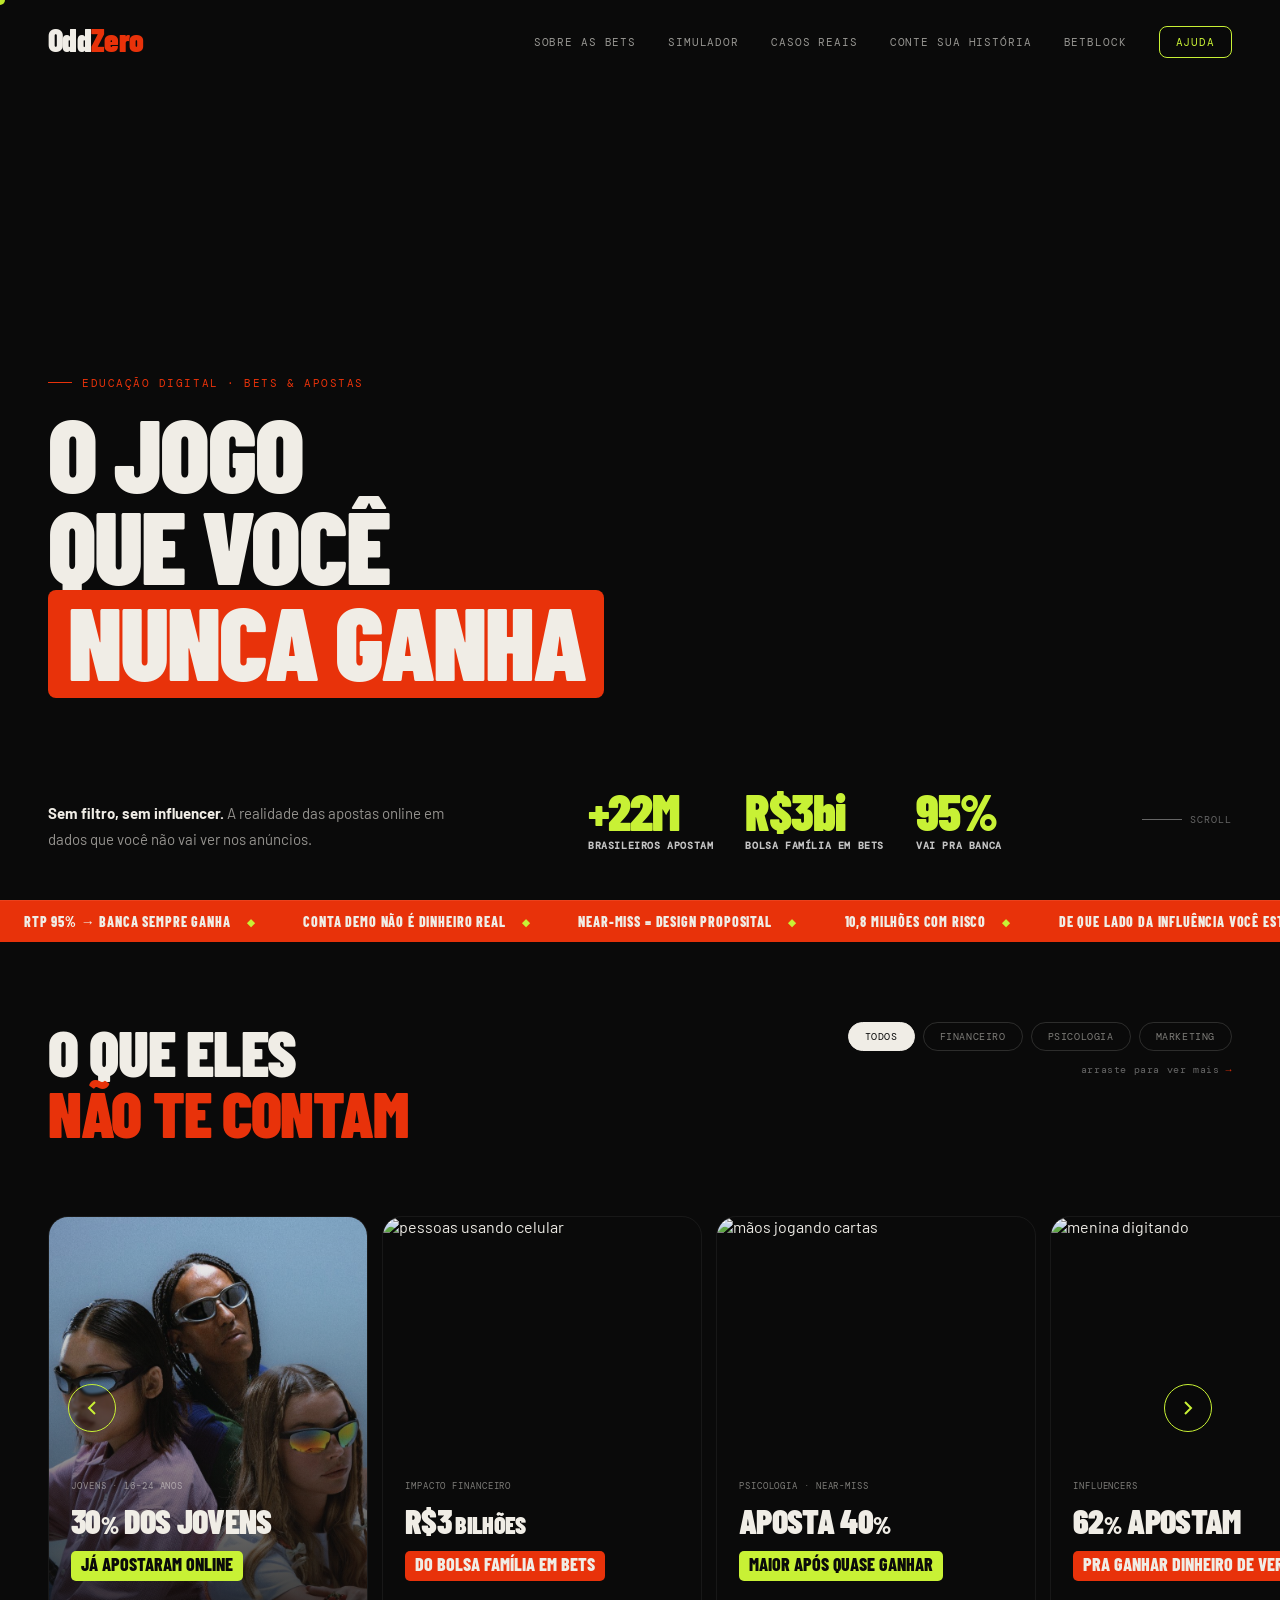
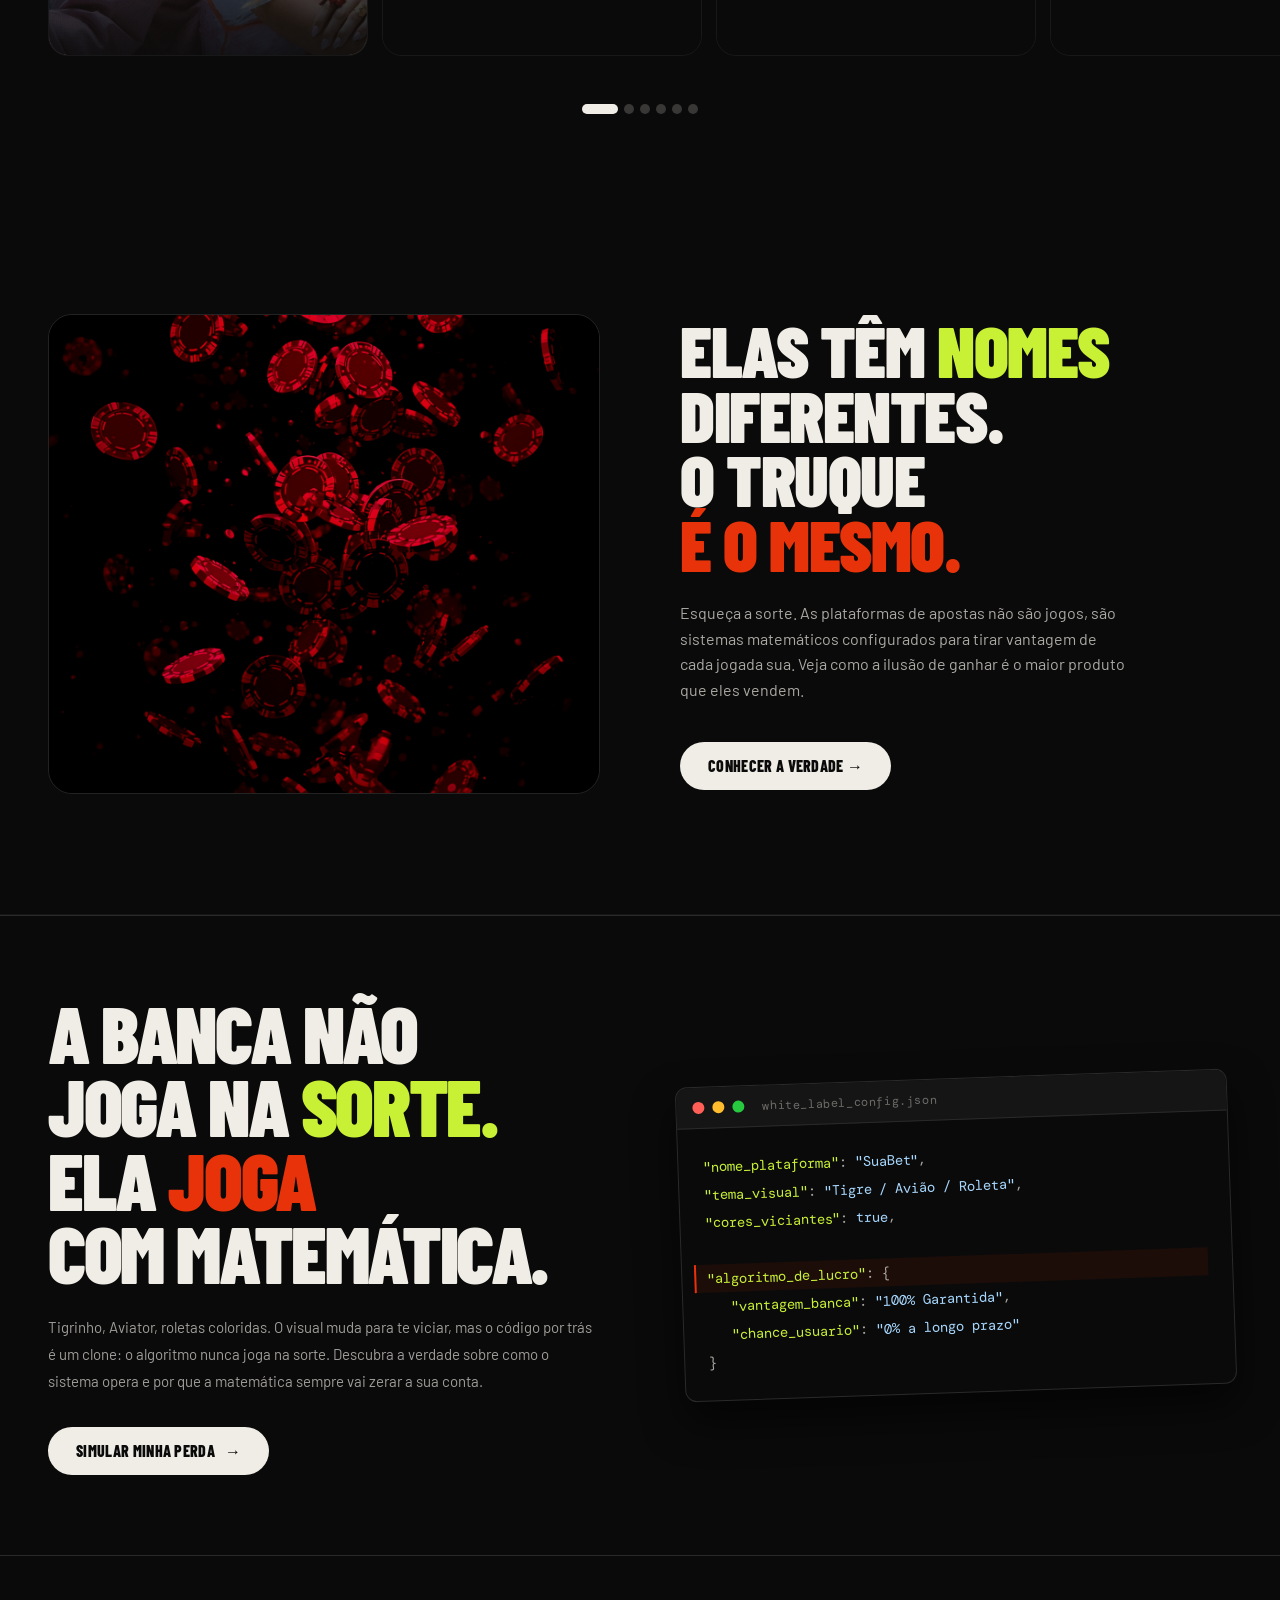
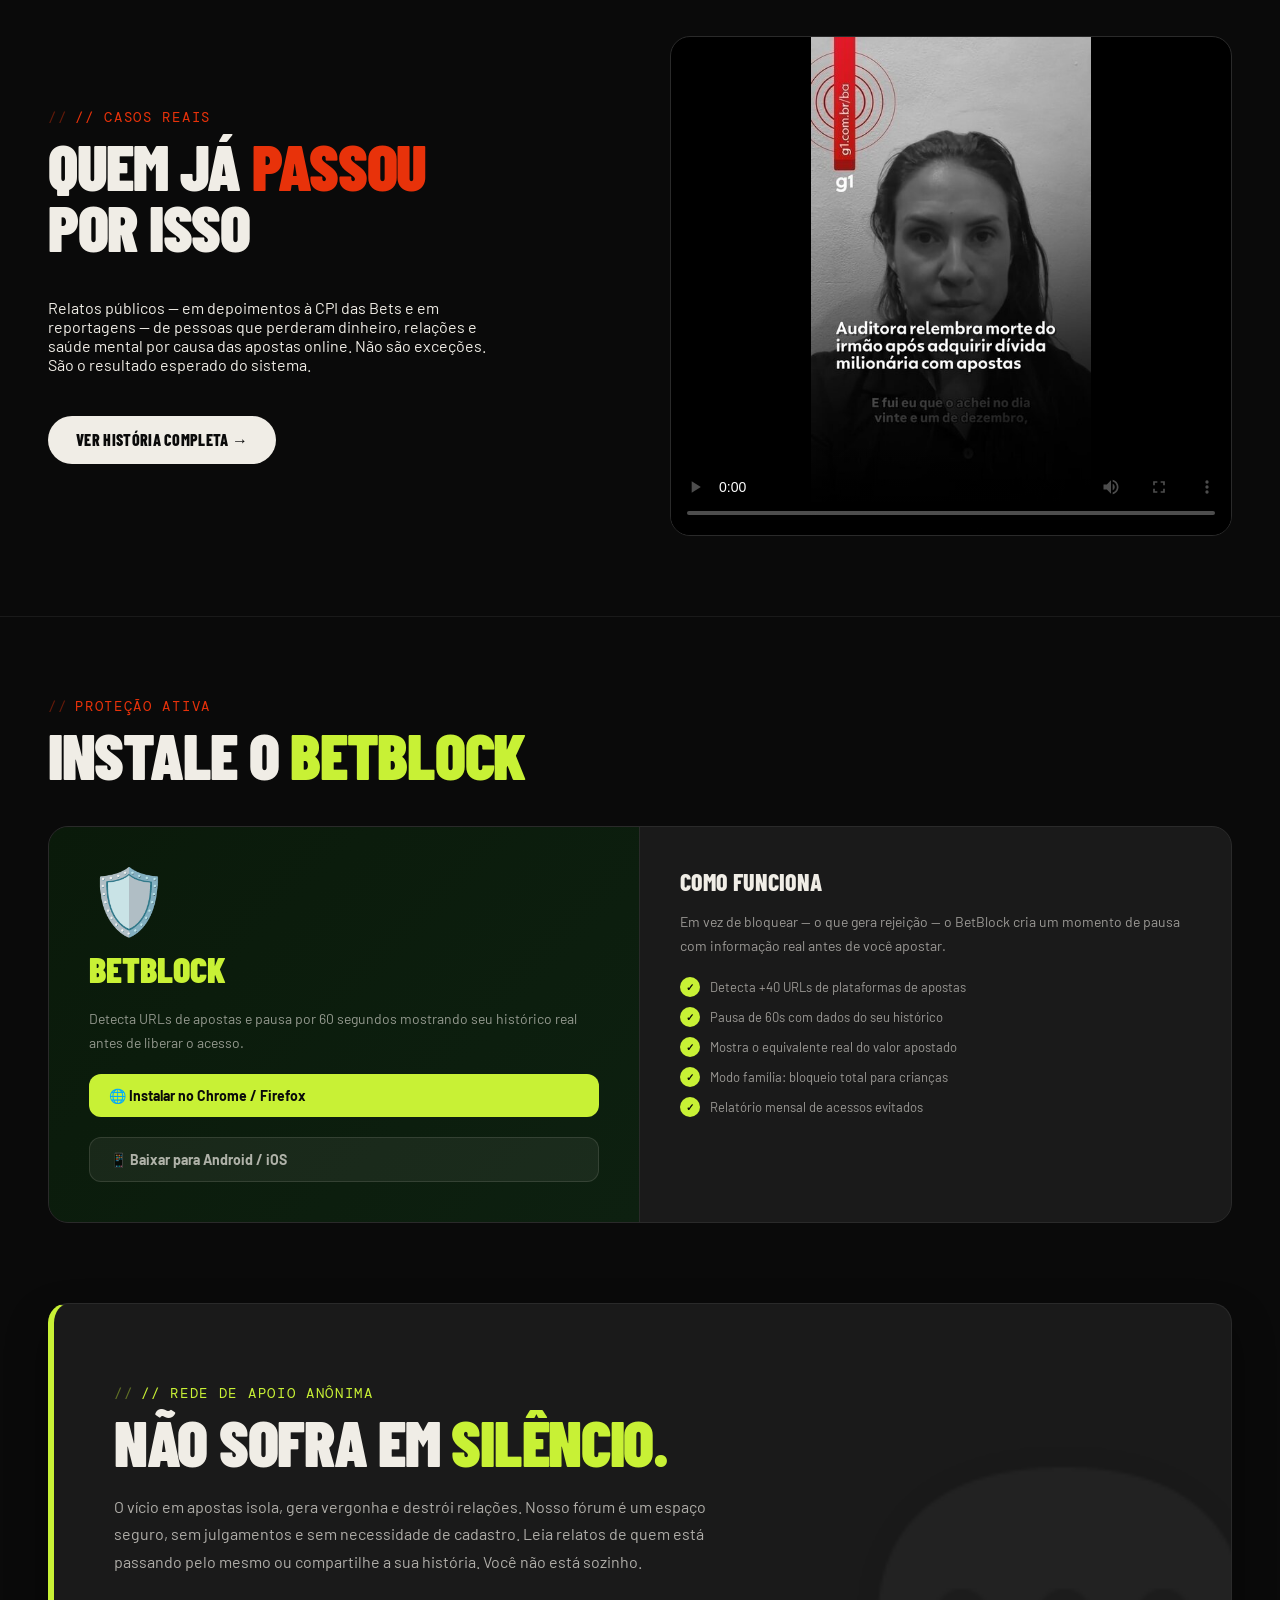
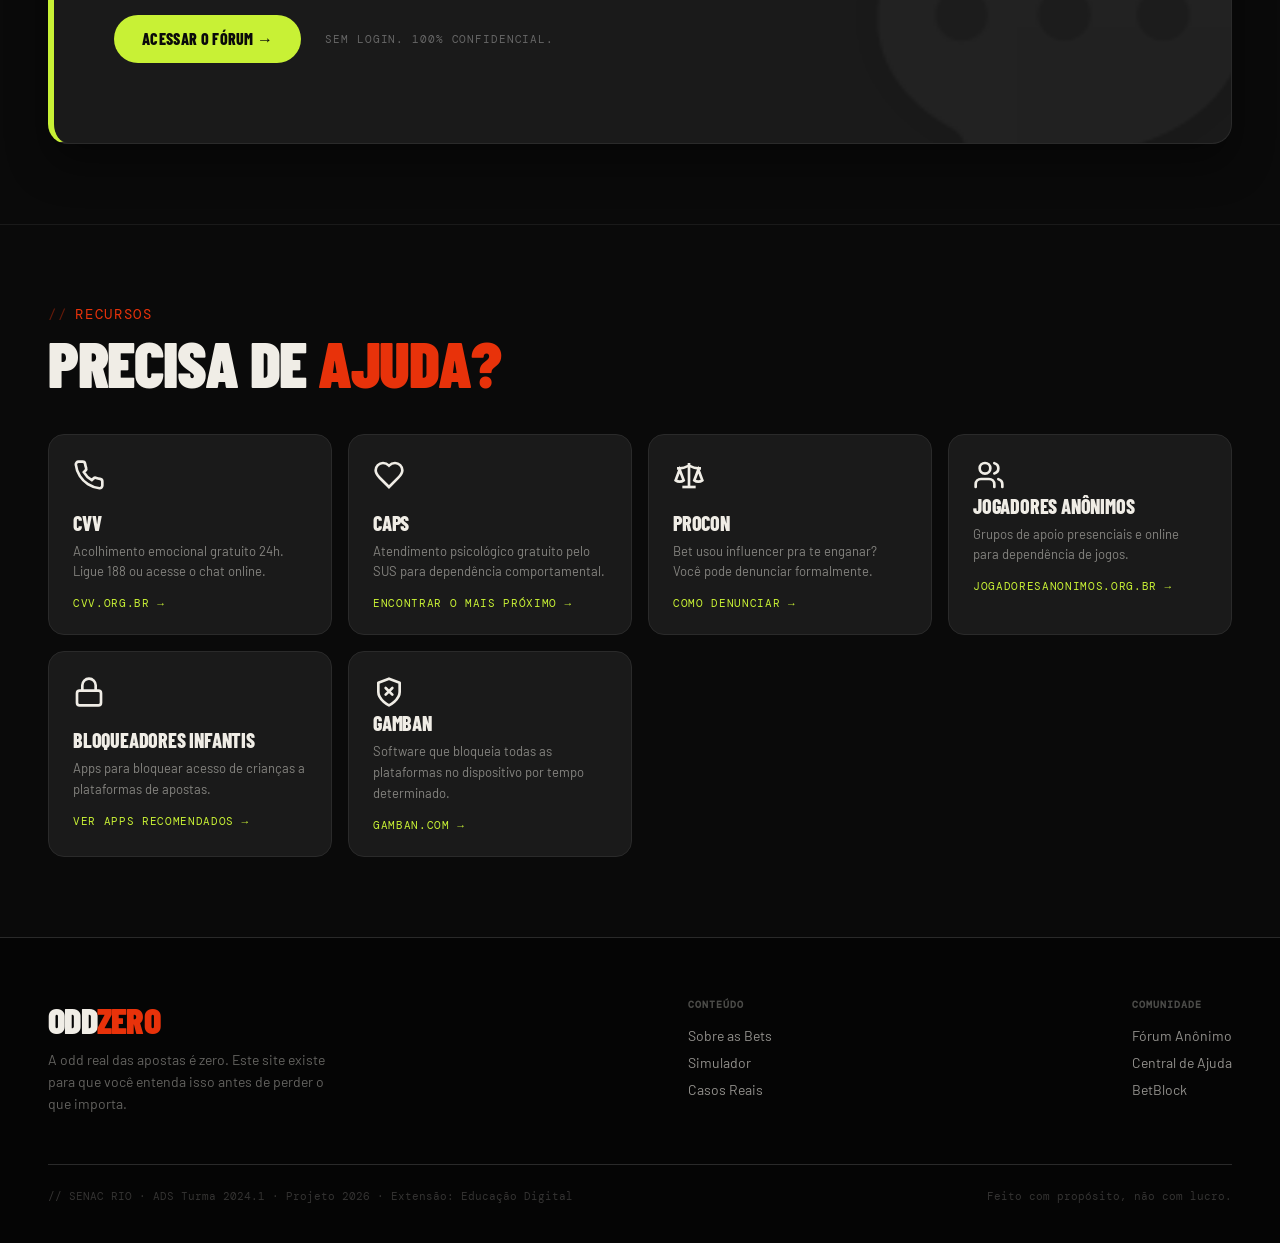
==== commit e2597720: "feat: implementa tela de conte sua história" ====
--- a/index.html
+++ b/index.html
@@ -5,9 +5,11 @@
   <meta name="viewport" content="width=device-width, initial-scale=1.0">
   <title>OddZero</title>
 
-  <!-- Google Fonts -->
-  <link href="https://fonts.googleapis.com/css2?family=Barlow+Condensed:ital,wght@0,700;0,800;0,900;1,800&family=Barlow:wght@400;500;600&family=DM+Mono:wght@400;500&display=swap" rel="stylesheet">
-
+  <!-- Fonts -->
+  <link rel="preconnect" href="https://fonts.googleapis.com">
+  <link rel="preconnect" href="https://fonts.gstatic.com" crossorigin>
+  <link href="https://fonts.googleapis.com/css2?family=Barlow+Condensed:ital,wght@0,700;0,800;0,900;1,800&family=Barlow:wght@400;500;600&family=DM+Mono:wght@400;500&display=block" rel="stylesheet">
+  
   <!-- Estilos -->
   <link rel="stylesheet" href="assets/css/global.css">
   <link rel="stylesheet" href="assets/css/home.css">
@@ -325,15 +327,15 @@
 <div class="about-section">
   <div class="about-left">
     <h2 class="about-big">
-      ELAS TÊM <span class="hl-lime">NOMES</span><br>
-      DIFERENTES.<br>
-      O <span class="hl-red">TRUQUE</span><br>
-      É O MESMO.
+      A BANCA NÃO<br>
+      JOGA NA <span class="hl-lime">SORTE.</span><br>
+      ELA <span class="hl-red">JOGA</span><br>
+      COM MATEMÁTICA.
     </h2>
     <p class="about-body">
       Tigrinho, Aviator, roletas coloridas. O visual muda para te viciar, mas o código por trás é um clone: o algoritmo nunca joga na sorte. Descubra a verdade sobre como o sistema opera e por que a matemática sempre vai zerar a sua conta.
     </p>
-    <a href="bets.html" class="btn-main">Conhecer a verdade <span class="arr">→</span></a>
+    <a href="simulador.html" class="btn-main">Simular minha perda<span class="arr">→</span></a>
   </div>
   
   <div class="about-right">
@@ -414,56 +416,25 @@
 
 
 <!-- ══════════════════════════
-     FÓRUM
-══════════════════════════ -->
-<section class="section" id="forum" style="border-top: 1px solid #1a1a1a">
-  <div class="section-label">comunidade</div>
-  <h2 class="section-h2">CONTE SEU <em>CASO</em></h2>
-  <div class="forum-grid">
-    <div class="post-list">
-      <div class="post">
-        <div class="post-head">
-          <div class="post-av" style="background:#FF8FA3; color:#0A0A0A">🦊</div>
-          <div class="post-name">Raposa Anônima</div>
-          <div class="post-time">há 2 dias</div>
-        </div>
-        <div class="post-text">Comecei apostando R$20 por semana. Achei que era lazer. Em 4 meses estava escondendo o extrato bancário. O Aviator parecia que ia pagar qualquer hora...</div>
-        <div class="post-footer">
-          <button class="post-react">❤️ 34</button>
-          <button class="post-react">💬 8</button>
-        </div>
-      </div>
-      <div class="post">
-        <div class="post-head">
-          <div class="post-av" style="background:#C8F135; color:#0A0A0A">🐢</div>
-          <div class="post-name">Tartaruga Verde</div>
-          <div class="post-time">há 5 dias</div>
-        </div>
-        <div class="post-text">Meu pai perdeu o FGTS em bets. Ele tem 54 anos. Os influencers que ele via no YouTube pareciam especialistas de verdade.</div>
-        <div class="post-footer">
-          <button class="post-react">❤️ 61</button>
-          <button class="post-react">💬 15</button>
-        </div>
-      </div>
-      <div class="post">
-        <div class="post-head">
-          <div class="post-av" style="background:#A8D8FF; color:#0A0A0A">🦋</div>
-          <div class="post-name">Borboleta Azul</div>
-          <div class="post-time">há 1 semana</div>
-        </div>
-        <div class="post-text">Fui ao psicólogo por ansiedade e só na terceira sessão percebi que era relacionada às apostas. A sensação de esperar o resultado é viciante de um jeito que eu não entendia.</div>
-        <div class="post-footer">
-          <button class="post-react">❤️ 89</button>
-          <button class="post-react">💬 22</button>
-        </div>
-      </div>
-    </div>
-    <div class="forum-form">
-      <h3>Compartilhe</h3>
-      <p>Anônimo. Sem login. Sua história pode ajudar alguém.</p>
-      <textarea class="forum-ta" placeholder="Conte o que quiser. Pode ser sobre você, um familiar, um amigo..."></textarea>
-      <button class="forum-submit">Publicar anonimamente →</button>
-      <div class="anon-note">// nenhum dado de identificação é registrado</div>
+     CTA CONTE SUA HISTÓRIA (FÓRUM)
+══════════════════════════ -->
+<section class="section" style="padding-top: 0;">
+  <div class="cta-forum-wrapper">
+    <div class="cta-forum-content">
+      <div class="section-label" style="color: var(--lime);">// rede de apoio anônima</div>
+      
+      <h2 class="section-h2" style="margin-bottom: 20px;">
+        NÃO SOFRA EM <span class="hl-lime">SILÊNCIO.</span>
+      </h2>
+      
+      <p style="font-family: var(--font-b); font-size: 16px; line-height: 1.7; color: rgba(240,237,230,.7); max-width: 600px; margin-bottom: 40px;">
+        O vício em apostas isola, gera vergonha e destrói relações. Nosso fórum é um espaço seguro, sem julgamentos e sem necessidade de cadastro. Leia relatos de quem está passando pelo mesmo ou compartilhe a sua história. Você não está sozinho.
+      </p>
+      
+      <div class="cta-forum-actions">
+        <a href="forum.html" class="btn-main" style="background: var(--lime); color: var(--black);">Acessar o Fórum →</a>
+        <span class="cta-forum-note">Sem login. 100% confidencial.</span>
+      </div>
     </div>
   </div>
 </section>
@@ -535,23 +506,22 @@
     <div class="footer-links">
       <h4>Conteúdo</h4>
       <ul>
-        <li><a href="#cards">Área Informativa</a></li>
-        <li><a href="#bets">Sobre as Bets</a></li>
-        <li><a href="#simulador">Simulador</a></li>
-        <li><a href="#casos">Cases Reais</a></li>
+        <li><a href="bets.html">Sobre as Bets</a></li>
+        <li><a href="simulador.html">Simulador</a></li>
+        <li><a href="casos-reais.html">Casos Reais</a></li>
       </ul>
     </div>
     <div class="footer-links">
       <h4>Comunidade</h4>
       <ul>
-        <li><a href="#forum">Fórum Anônimo</a></li>
-        <li><a href="#ajuda">Central de Ajuda</a></li>
-        <li><a href="#betblock">BetBlock</a></li>
+        <li><a href="forum.html">Fórum Anônimo</a></li>
+        <li><a href="ajuda.html">Central de Ajuda</a></li>
+        <li><a href="betblock.html">BetBlock</a></li>
       </ul>
     </div>
   </div>
   <div class="footer-bottom">
-    <p>// SENAC RIO · ADS 2026.1 · Extensão: Educação Digital</p>
+    <p>// SENAC RIO · ADS Turma 2024.1 · Projeto 2026 · Extensão: Educação Digital</p>
     <p>Feito com propósito, não com lucro.</p>
   </div>
 </footer>
--- a/assets/css/global.css
+++ b/assets/css/global.css
@@ -191,7 +191,7 @@
 }
 .section-label {
   font-family: var(--font-m);
-  font-size: 10px;
+  font-size: 14px;
   letter-spacing: .12em;
   text-transform: uppercase;
   color: var(--red);
--- a/assets/css/home.css
+++ b/assets/css/home.css
@@ -543,7 +543,7 @@
 }
 .about-big {
   font-family: var(--font-h);
-  font-size: clamp(56px, 7vw, 100px);
+  font-size: clamp(50px, 7vw, 80px);
   font-weight: 900;
   line-height: .92;
   letter-spacing: -.03em;
@@ -912,130 +912,64 @@
 }
 
 /* ═══════════════════════════════
-   FORUM
+   CTA FÓRUM (HOME)
 ═══════════════════════════════ */
-.forum-grid {
-  display: grid;
-  grid-template-columns: 1.2fr 1fr;
-  gap: 24px;
-  align-items: start;
-}
-.post-list {
-  display: flex;
-  flex-direction: column;
-  gap: 12px;
-}
-.post {
+.cta-forum-wrapper {
   background: var(--gray);
   border: 1px solid var(--gray2);
-  border-radius: 14px;
-  padding: 18px 20px;
-  transition: border-color .2s;
-}
-.post:hover { border-color: rgba(240, 237, 230, .2); }
-.post-head {
-  display: flex;
-  align-items: center;
-  gap: 10px;
-  margin-bottom: 8px;
-}
-.post-av {
-  width: 32px;
-  height: 32px;
-  border-radius: 50%;
-  display: flex;
-  align-items: center;
-  justify-content: center;
-  font-size: 14px;
-  flex-shrink: 0;
-}
-.post-name { font-size: 13px; font-weight: 600; }
-.post-time {
-  font-family: var(--font-m);
-  font-size: 10px;
+  border-left: 6px solid var(--lime);
+  border-radius: 20px;
+  padding: 80px 60px;
+  display: flex;
+  flex-direction: column;
+  align-items: flex-start;
+  position: relative;
+  overflow: hidden;
+  box-shadow: 0 20px 40px rgba(0,0,0,0.4);
+}
+
+/* O ícone gigante e quase invisível de fundo para dar textura */
+.cta-forum-wrapper::after {
+  content: '💬';
+  font-size: 350px;
+  position: absolute;
+  right: -50px;
+  bottom: -100px;
+  opacity: 0.03;
+  pointer-events: none;
+  filter: grayscale(100%);
+}
+
+.cta-forum-content {
+  position: relative;
+  z-index: 2;
+}
+
+.cta-forum-actions {
+  display: flex;
+  align-items: center;
+  gap: 24px;
+  flex-wrap: wrap;
+}
+
+.cta-forum-note {
+  font-family: var(--font-m);
+  font-size: 11px;
   color: var(--muted);
-  margin-left: auto;
-}
-.post-text {
-  font-size: 13px;
-  color: rgba(240, 237, 230, .6);
-  line-height: 1.6;
-}
-.post-footer {
-  margin-top: 10px;
-  display: flex;
-  gap: 8px;
-}
-.post-react {
-  font-family: var(--font-m);
-  font-size: 10px;
-  padding: 4px 10px;
-  border-radius: 100px;
-  border: 1px solid var(--gray2);
-  color: var(--muted);
-  background: none;
-  cursor: none;
-}
-.forum-form {
-  background: linear-gradient(135deg, #111, #1a1a1a);
-  border: 1px solid var(--gray2);
-  border-radius: 16px;
-  padding: 28px;
-  position: sticky;
-  top: 80px;
-}
-.forum-form h3 {
-  font-family: var(--font-h);
-  font-size: 22px;
-  font-weight: 800;
-  text-transform: uppercase;
-  margin-bottom: 6px;
-}
-.forum-form p {
-  font-size: 13px;
-  color: rgba(240, 237, 230, .5);
-  margin-bottom: 18px;
-  line-height: 1.5;
-}
-.forum-ta {
-  width: 100%;
-  height: 100px;
-  background: rgba(255, 255, 255, .04);
-  border: 1px solid var(--gray2);
-  border-radius: 10px;
-  padding: 12px;
-  color: var(--white);
-  font-family: var(--font-b);
-  font-size: 13px;
-  resize: none;
-  cursor: none;
-  margin-bottom: 12px;
-}
-.forum-ta:focus {
-  outline: none;
-  border-color: rgba(240, 237, 230, .3);
-}
-.forum-submit {
-  width: 100%;
-  background: var(--lime);
-  color: var(--black);
-  padding: 13px;
-  border-radius: 10px;
-  font-family: var(--font-h);
-  font-size: 16px;
-  font-weight: 800;
-  text-transform: uppercase;
-  border: none;
-  cursor: none;
-  transition: transform .15s;
-}
-.forum-submit:hover { transform: translateY(-2px); }
-.anon-note {
-  font-family: var(--font-m);
-  font-size: 10px;
-  color: rgba(240, 237, 230, .25);
-  text-align: center;
-  margin-top: 8px;
+  text-transform: uppercase;
+  letter-spacing: 0.08em;
+}
+
+/* Responsividade do CTA */
+@media (max-width: 768px) {
+  .cta-forum-wrapper {
+    padding: 40px 24px;
+  }
+  .cta-forum-actions {
+    gap: 16px;
+    flex-direction: column;
+    align-items: flex-start;
+  }
 }
 
 /* ═══════════════════════════════
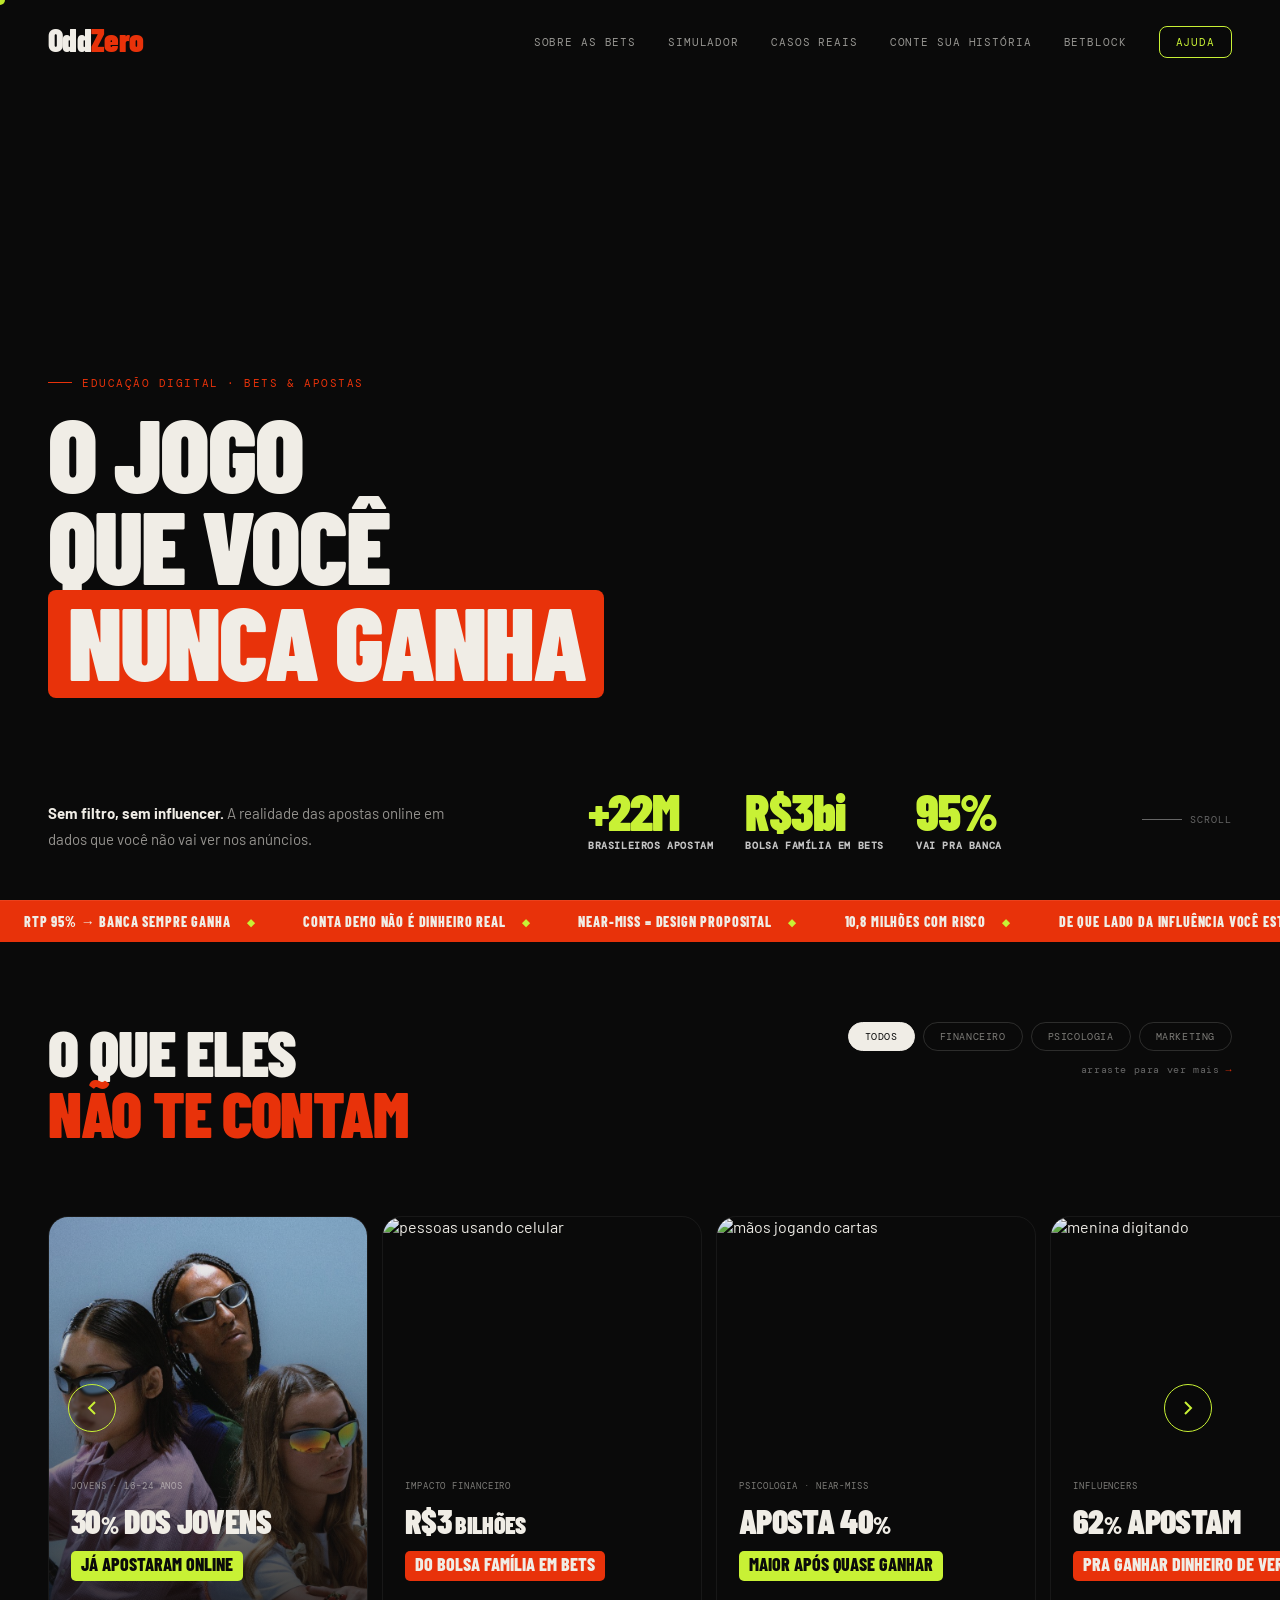
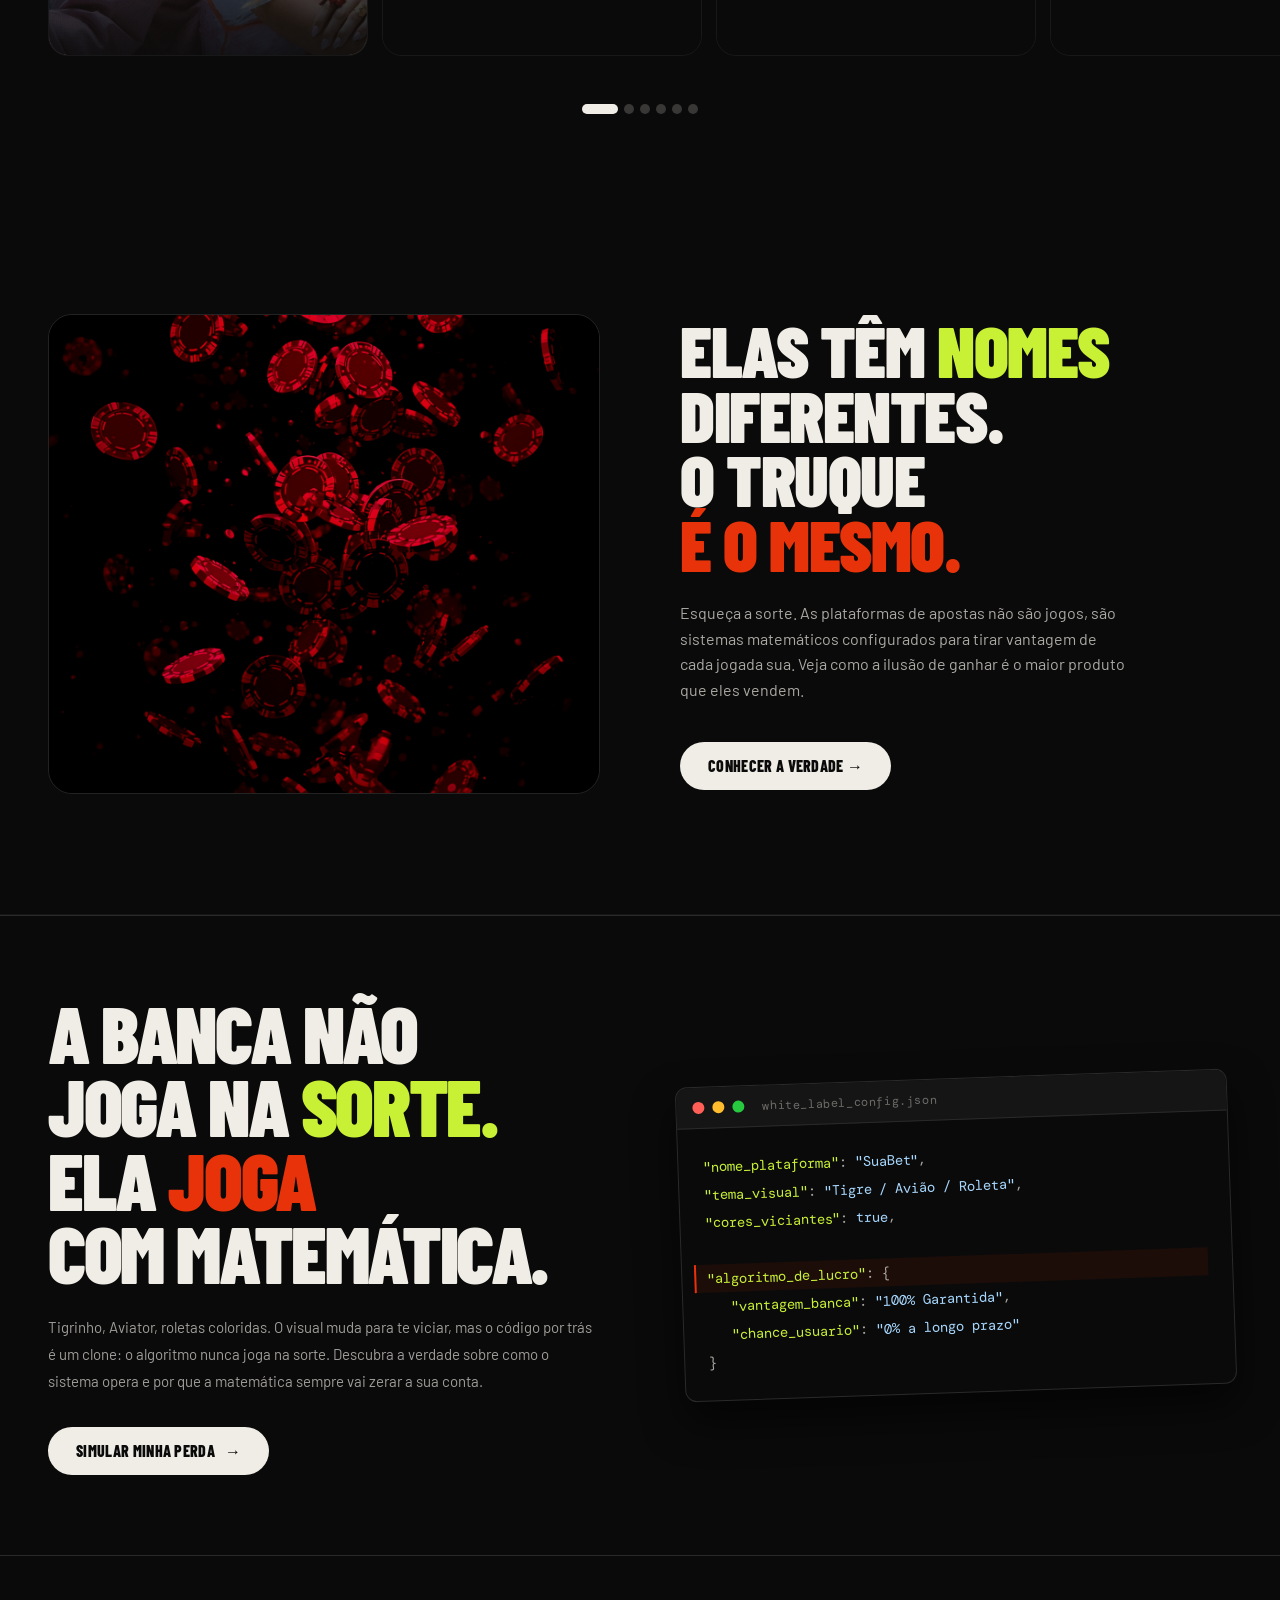
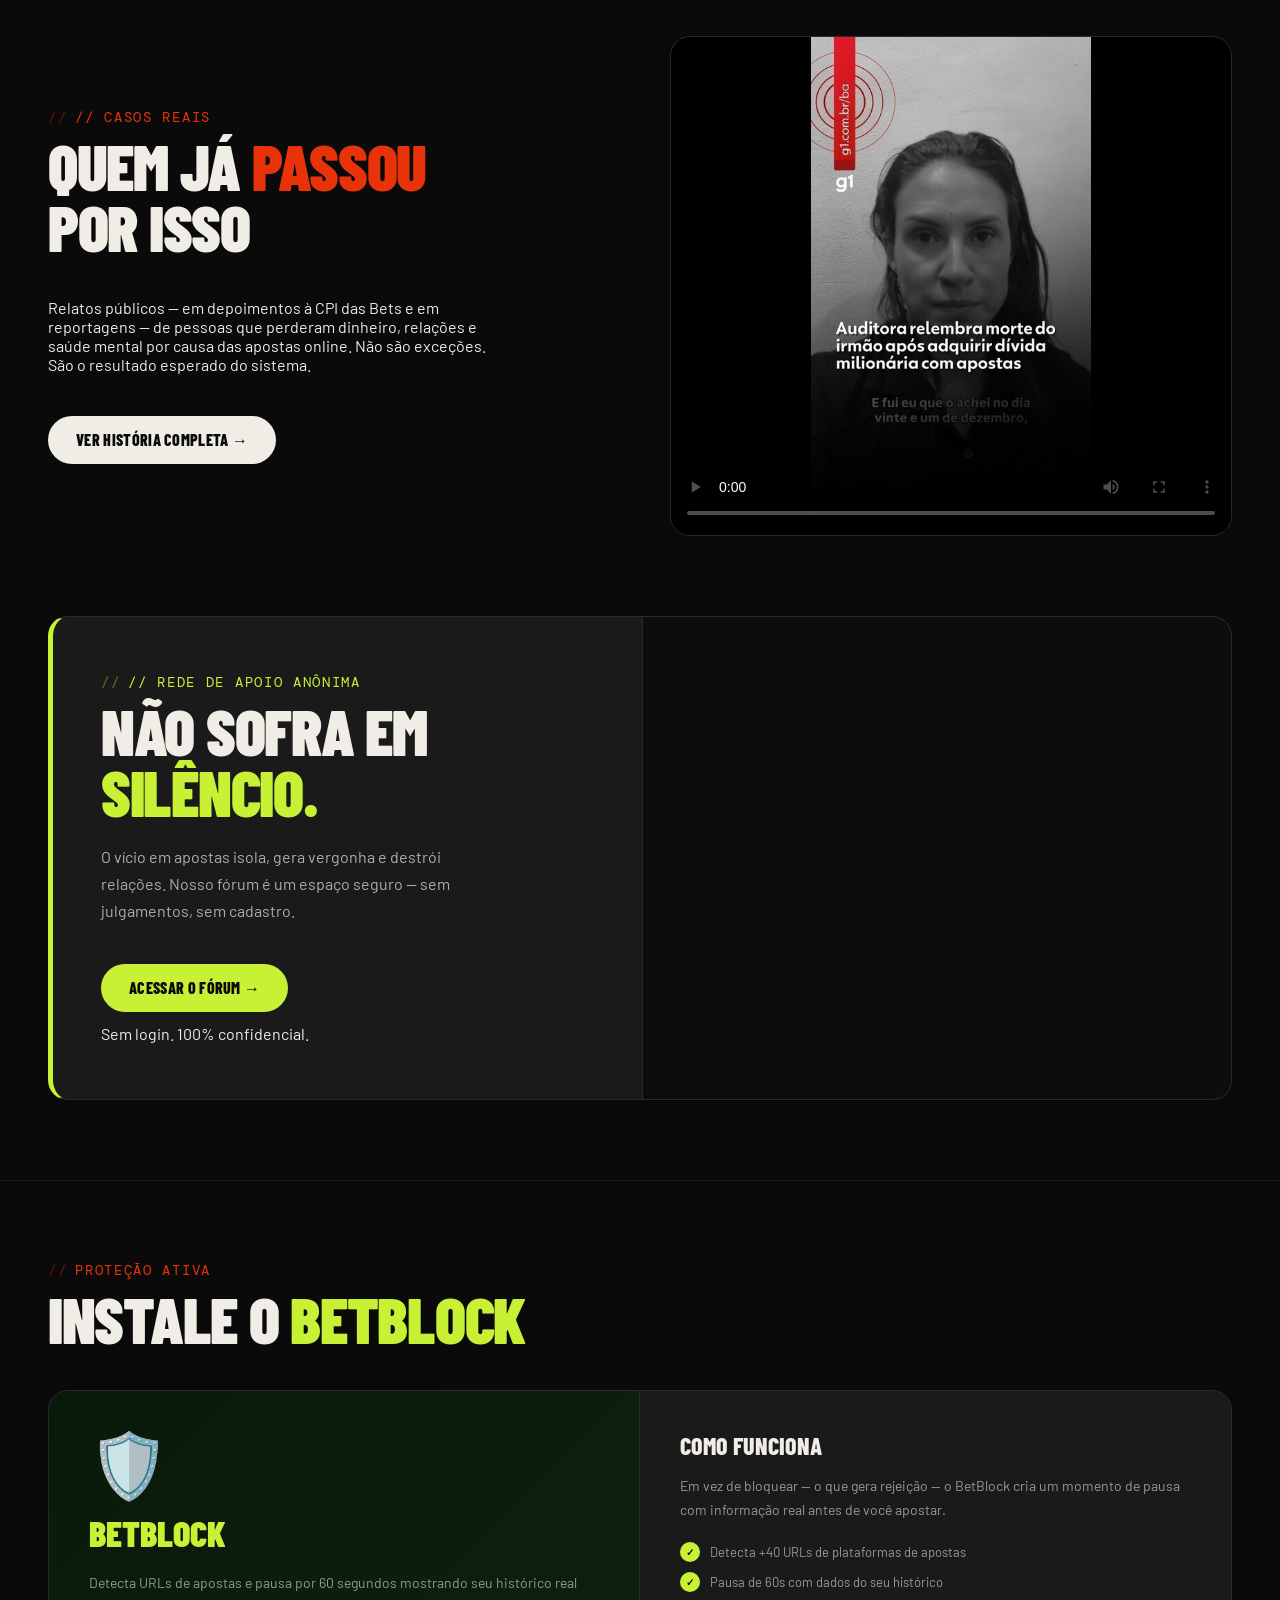
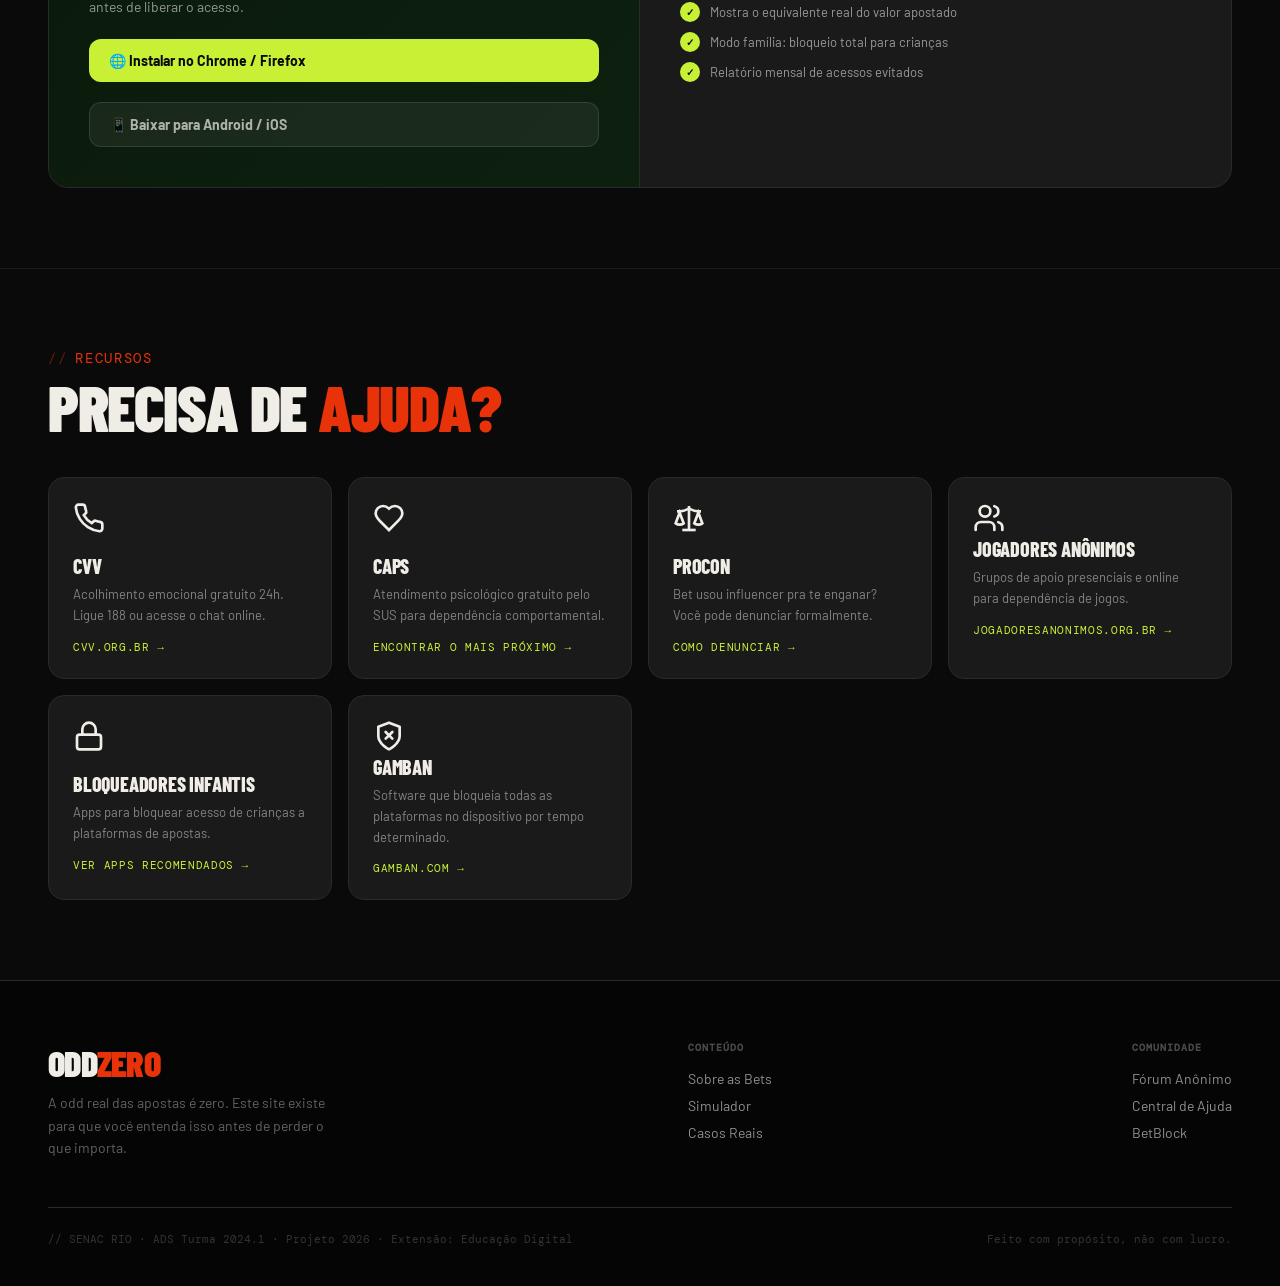
==== commit c68a6249: "style: inclusão dos videos da header" ====
--- a/index.html
+++ b/index.html
@@ -387,6 +387,30 @@
 </section>
 
 <!-- ══════════════════════════
+     CTA CONTE SUA HISTÓRIA (FÓRUM)
+══════════════════════════ -->
+<section class="section" style="padding-top: 0;">
+  <div class="cta-forum-wrapper">
+
+    <div class="cta-forum-content">
+      <div class="section-label" style="color: var(--lime);">// rede de apoio anônima</div>
+      <h2 class="section-h2" style="margin-bottom: 20px;">
+        NÃO SOFRA EM <span class="hl-lime">SILÊNCIO.</span>
+      </h2>
+      <p style="font-family: var(--font-b); font-size: 16px; line-height: 1.7; color: rgba(240,237,230,.7); max-width: 360px; margin-bottom: 40px;">
+        O vício em apostas isola, gera vergonha e destrói relações. Nosso fórum é um espaço seguro — sem julgamentos, sem cadastro.
+      </p>
+      <div class="cta-forum-actions">
+        <a href="forum.html" class="btn-main" style="background: var(--lime); color: var(--black);">Acessar o Fórum →</a>
+      </div>
+      <span class="cta-forum-note" style="margin-top: 12px;">Sem login. 100% confidencial.</span>
+    </div>
+    <div class="forum-bubbles" id="forumBubbles"></div>
+  </div>
+</section>
+
+
+<!-- ══════════════════════════
      BETBLOCK
 ══════════════════════════ -->
 <section class="section" id="betblock" style="border-top: 1px solid #1a1a1a">
@@ -410,31 +434,6 @@
         <li>Modo família: bloqueio total para crianças</li>
         <li>Relatório mensal de acessos evitados</li>
       </ul>
-    </div>
-  </div>
-</section>
-
-
-<!-- ══════════════════════════
-     CTA CONTE SUA HISTÓRIA (FÓRUM)
-══════════════════════════ -->
-<section class="section" style="padding-top: 0;">
-  <div class="cta-forum-wrapper">
-    <div class="cta-forum-content">
-      <div class="section-label" style="color: var(--lime);">// rede de apoio anônima</div>
-      
-      <h2 class="section-h2" style="margin-bottom: 20px;">
-        NÃO SOFRA EM <span class="hl-lime">SILÊNCIO.</span>
-      </h2>
-      
-      <p style="font-family: var(--font-b); font-size: 16px; line-height: 1.7; color: rgba(240,237,230,.7); max-width: 600px; margin-bottom: 40px;">
-        O vício em apostas isola, gera vergonha e destrói relações. Nosso fórum é um espaço seguro, sem julgamentos e sem necessidade de cadastro. Leia relatos de quem está passando pelo mesmo ou compartilhe a sua história. Você não está sozinho.
-      </p>
-      
-      <div class="cta-forum-actions">
-        <a href="forum.html" class="btn-main" style="background: var(--lime); color: var(--black);">Acessar o Fórum →</a>
-        <span class="cta-forum-note">Sem login. 100% confidencial.</span>
-      </div>
     </div>
   </div>
 </section>
--- a/assets/css/home.css
+++ b/assets/css/home.css
@@ -766,6 +766,97 @@
 }
 
 /* ═══════════════════════════════
+   SEÇÃO: FORUM
+═══════════════════════════════ */
+.cta-forum-wrapper {
+  display: grid;
+  grid-template-columns: 1fr 1fr;
+  align-items: stretch;
+  border: 1px solid var(--gray2);
+  border-left: 5px solid var(--lime);
+  border-radius: 20px;
+  overflow: hidden;
+  background: var(--gray);
+  min-height: 480px;
+}
+
+.cta-forum-content {
+  padding: 56px 48px;
+  display: flex;
+  flex-direction: column;
+  justify-content: center;
+}
+
+.forum-bubbles {
+  position: relative;
+  overflow: hidden;
+  background: #0d0d0d;
+  border-left: 1px solid var(--gray2);
+}
+
+.forum-bubble {
+  position: absolute;
+  background: #181818;
+  border: 1px solid rgba(255,255,255,.1);
+  border-radius: 16px;
+  padding: 18px 20px;
+  width: 200px;
+  animation: bubbleFloat linear infinite;
+  will-change: transform, opacity;
+}
+.forum-bubble.accent {
+  border-color: rgba(200,241,53,.25);
+  background: #141d08;
+}
+.forum-bubble.red-acc {
+  border-color: rgba(232,50,10,.22);
+  background: #180e0c;
+}
+
+.bubble-tag {
+  font-family: var(--font-m);
+  font-size: 9px;
+  font-weight: 700;
+  letter-spacing: .1em;
+  text-transform: uppercase;
+  color: var(--lime);
+  margin-bottom: 9px;
+}
+.bubble-tag.red { color: var(--red); }
+
+.bubble-text {
+  font-size: 13px;
+  line-height: 1.55;
+  color: rgba(240,237,230,.65);
+}
+.bubble-text strong { color: rgba(240,237,230,.92); }
+
+.bubble-foot {
+  margin-top: 10px;
+  font-size: 10px;
+  color: rgba(240,237,230,.28);
+}
+
+
+@keyframes bubbleFloat {
+  0%   { transform: translateY(0);      opacity: 0; }
+  6%   { opacity: 1; }
+  85%  { opacity: 1; }
+  100% { transform: translateY(-600px); opacity: 0; }
+}
+
+@media (max-width: 768px) {
+  .cta-forum-wrapper {
+    grid-template-columns: 1fr;
+  }
+  .forum-bubbles {
+    height: 300px;
+    border-left: none;
+    border-top: 1px solid var(--gray2);
+  }
+}
+
+/* ═══════════════════════════════
    SEÇÕES LOW-FI (AJUDA ETC.)
 ═══════════════════════════════ */
 .lf-grid {
@@ -909,67 +1000,6 @@
   font-size: 10px;
   font-weight: 800;
   flex-shrink: 0;
-}
-
-/* ═══════════════════════════════
-   CTA FÓRUM (HOME)
-═══════════════════════════════ */
-.cta-forum-wrapper {
-  background: var(--gray);
-  border: 1px solid var(--gray2);
-  border-left: 6px solid var(--lime);
-  border-radius: 20px;
-  padding: 80px 60px;
-  display: flex;
-  flex-direction: column;
-  align-items: flex-start;
-  position: relative;
-  overflow: hidden;
-  box-shadow: 0 20px 40px rgba(0,0,0,0.4);
-}
-
-/* O ícone gigante e quase invisível de fundo para dar textura */
-.cta-forum-wrapper::after {
-  content: '💬';
-  font-size: 350px;
-  position: absolute;
-  right: -50px;
-  bottom: -100px;
-  opacity: 0.03;
-  pointer-events: none;
-  filter: grayscale(100%);
-}
-
-.cta-forum-content {
-  position: relative;
-  z-index: 2;
-}
-
-.cta-forum-actions {
-  display: flex;
-  align-items: center;
-  gap: 24px;
-  flex-wrap: wrap;
-}
-
-.cta-forum-note {
-  font-family: var(--font-m);
-  font-size: 11px;
-  color: var(--muted);
-  text-transform: uppercase;
-  letter-spacing: 0.08em;
-}
-
-/* Responsividade do CTA */
-@media (max-width: 768px) {
-  .cta-forum-wrapper {
-    padding: 40px 24px;
-  }
-  .cta-forum-actions {
-    gap: 16px;
-    flex-direction: column;
-    align-items: flex-start;
-  }
 }
 
 /* ═══════════════════════════════
@@ -1025,4 +1055,5 @@
     transform: translateX(0);
     object-position: center;
   }
-}+}
+
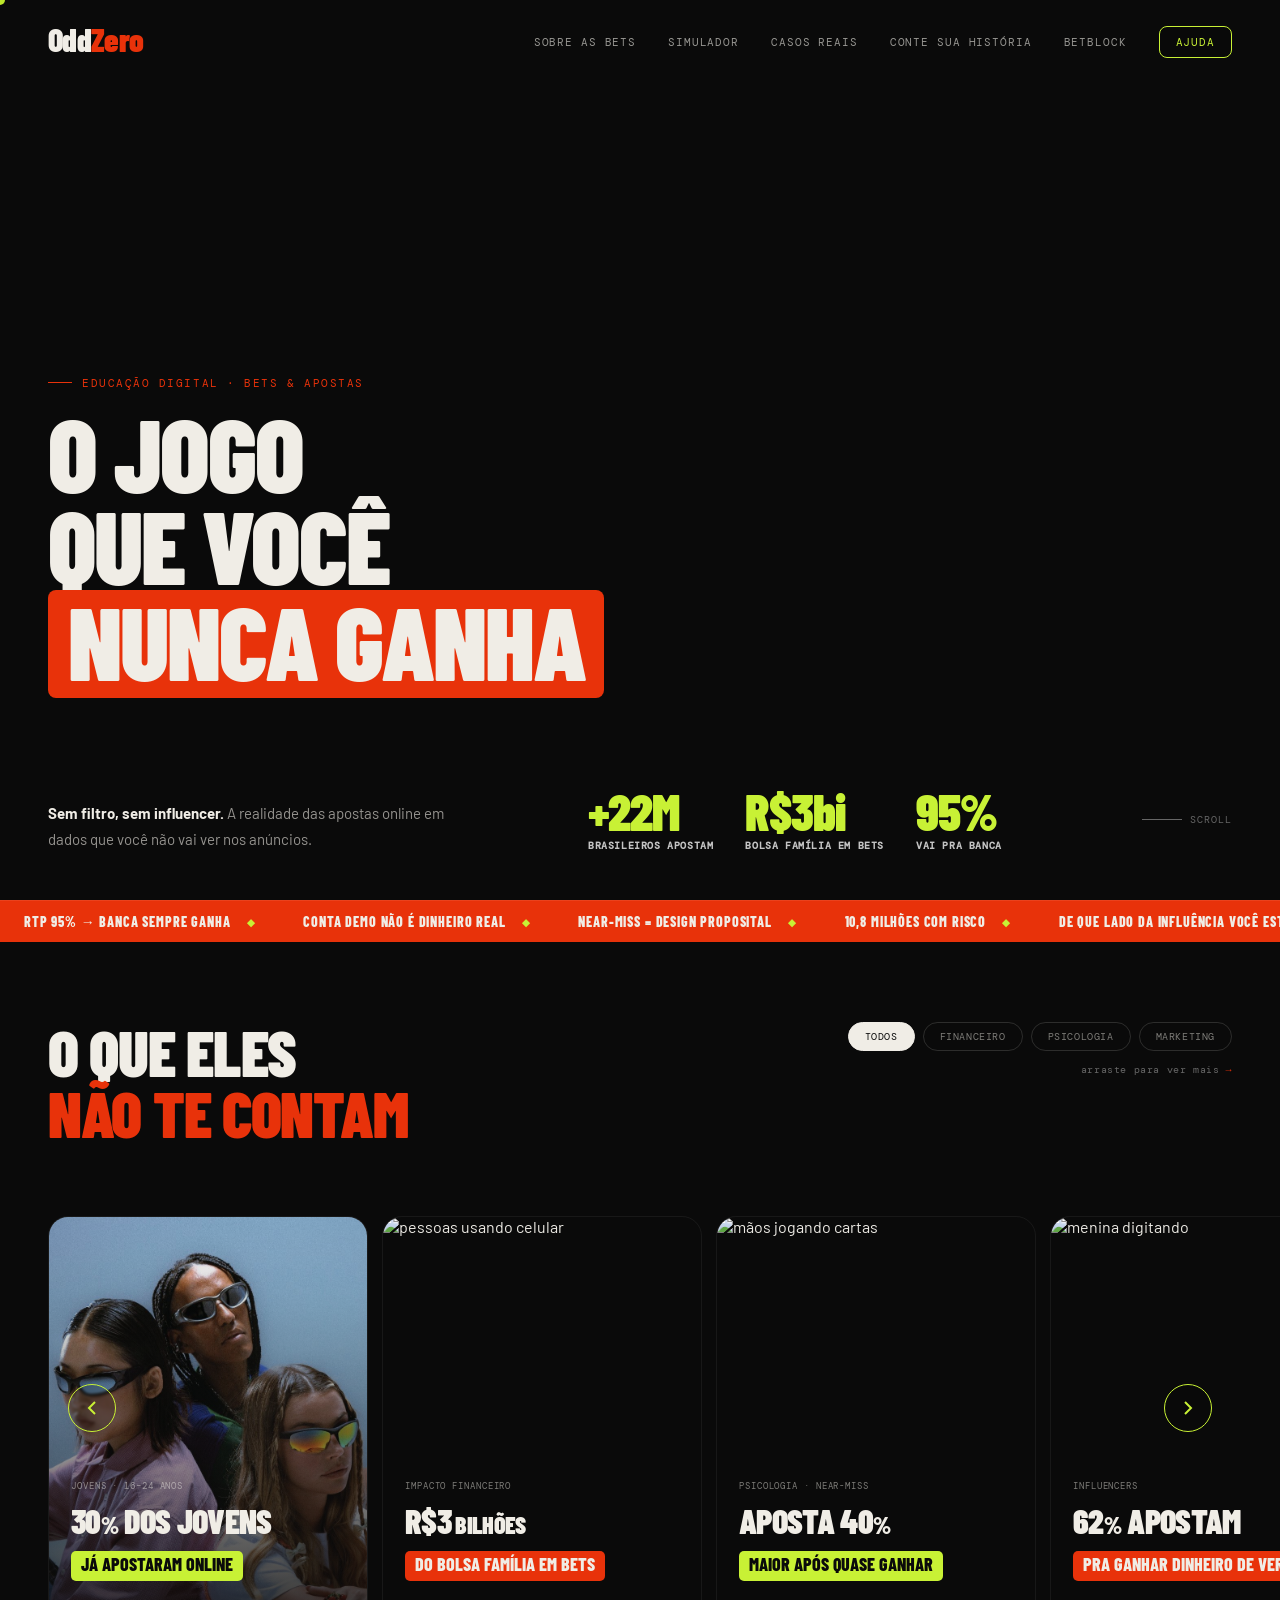
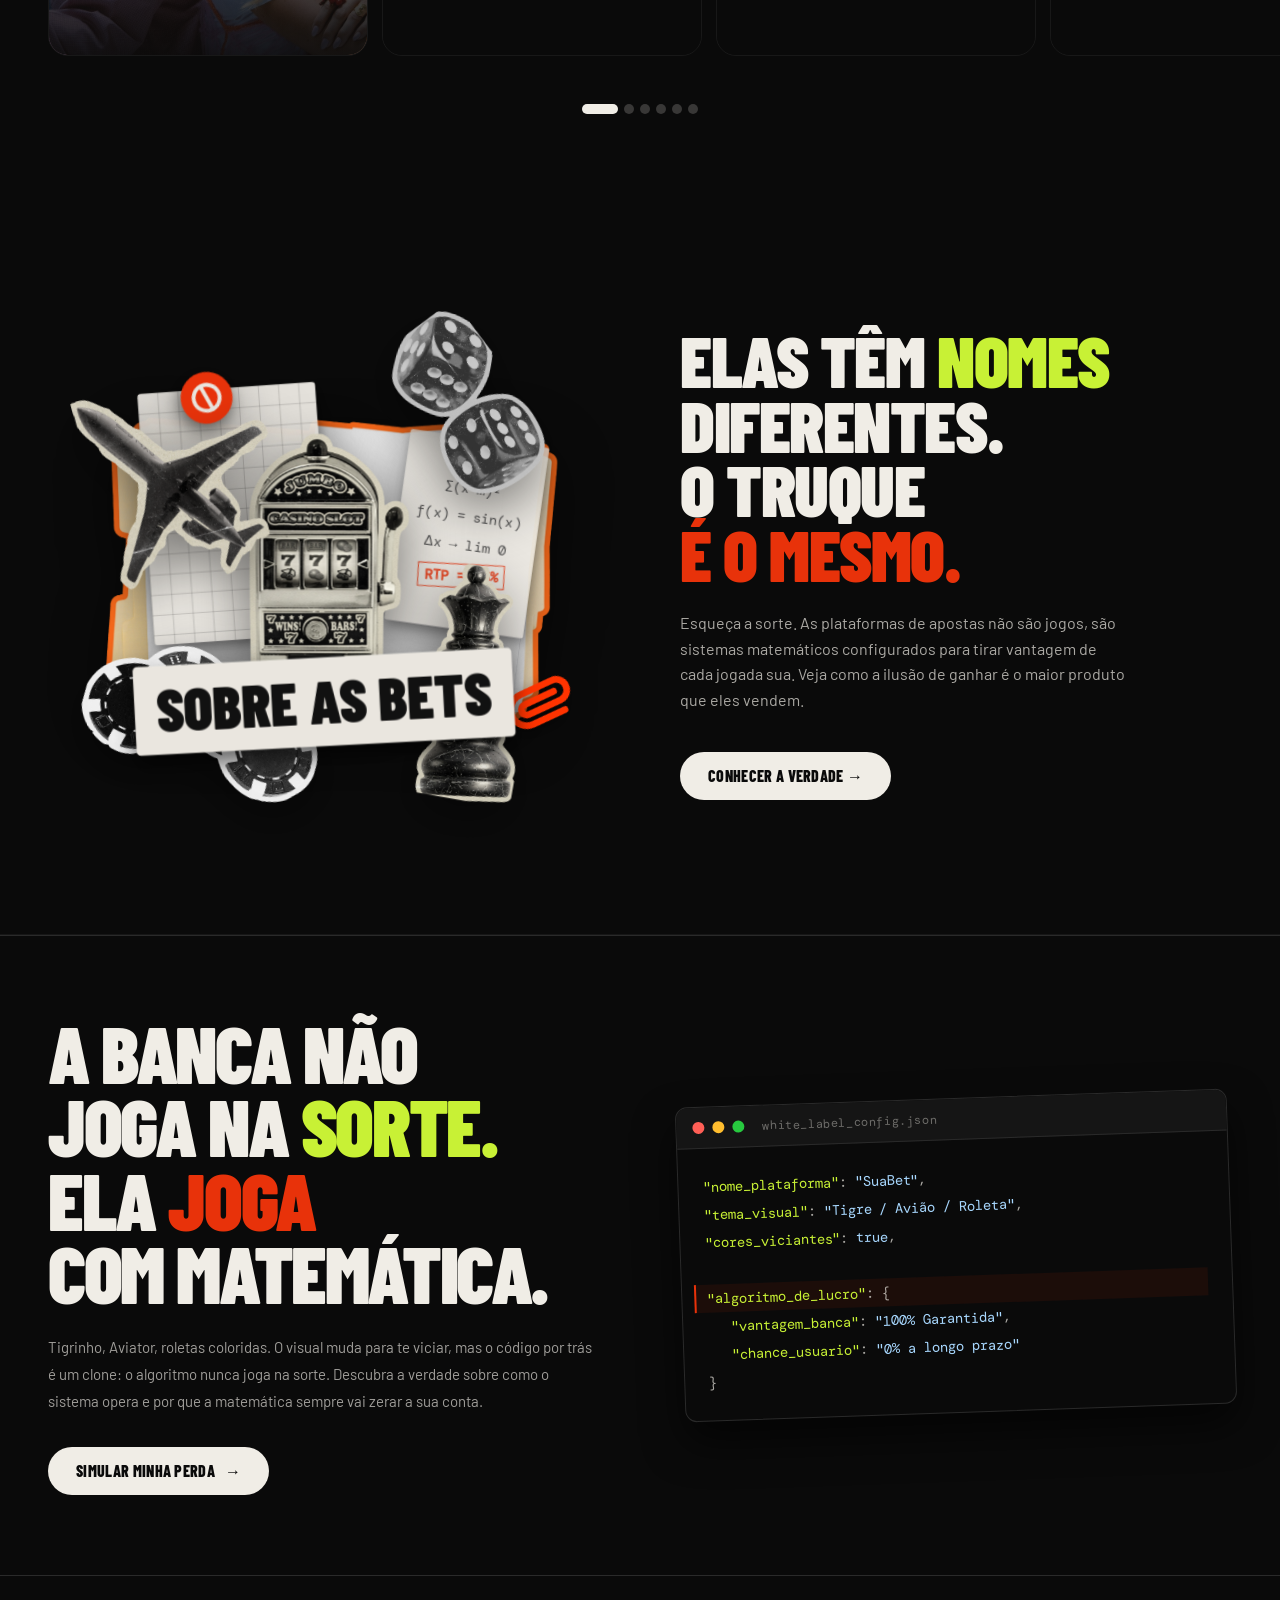
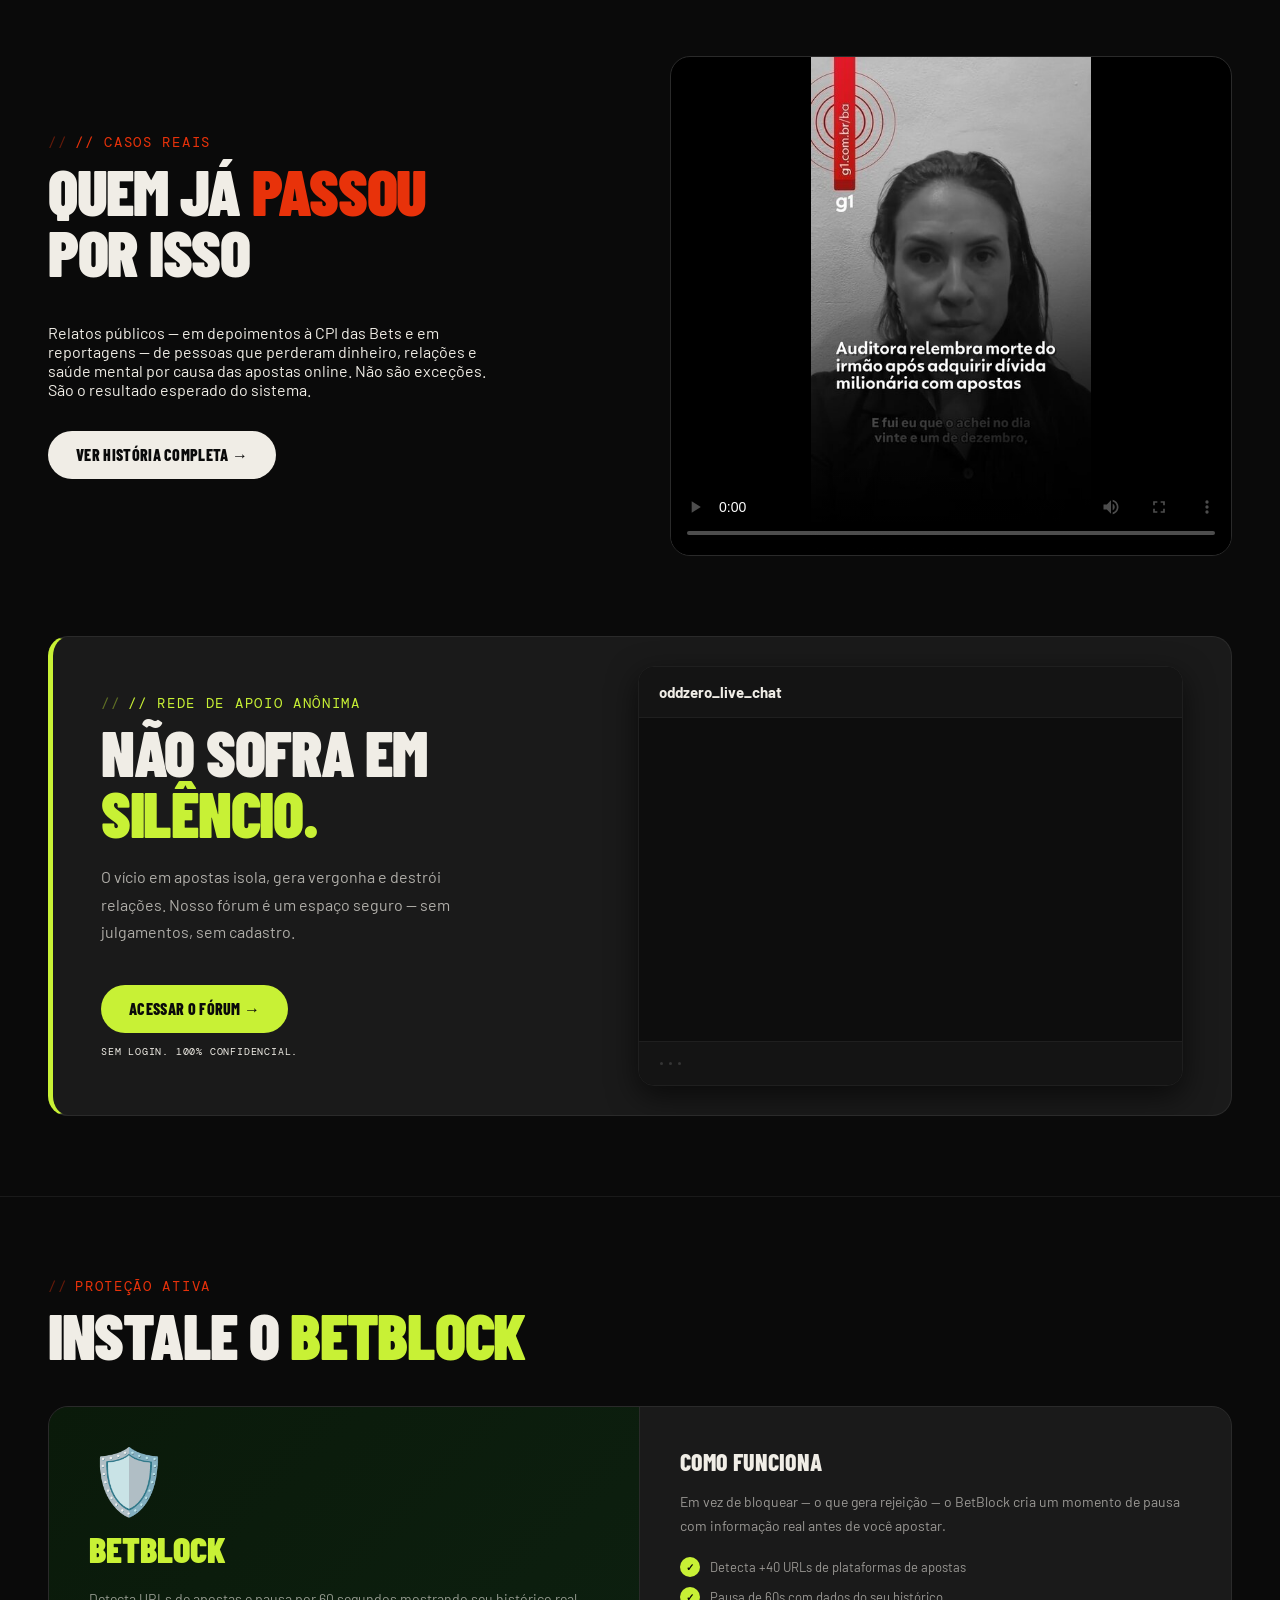
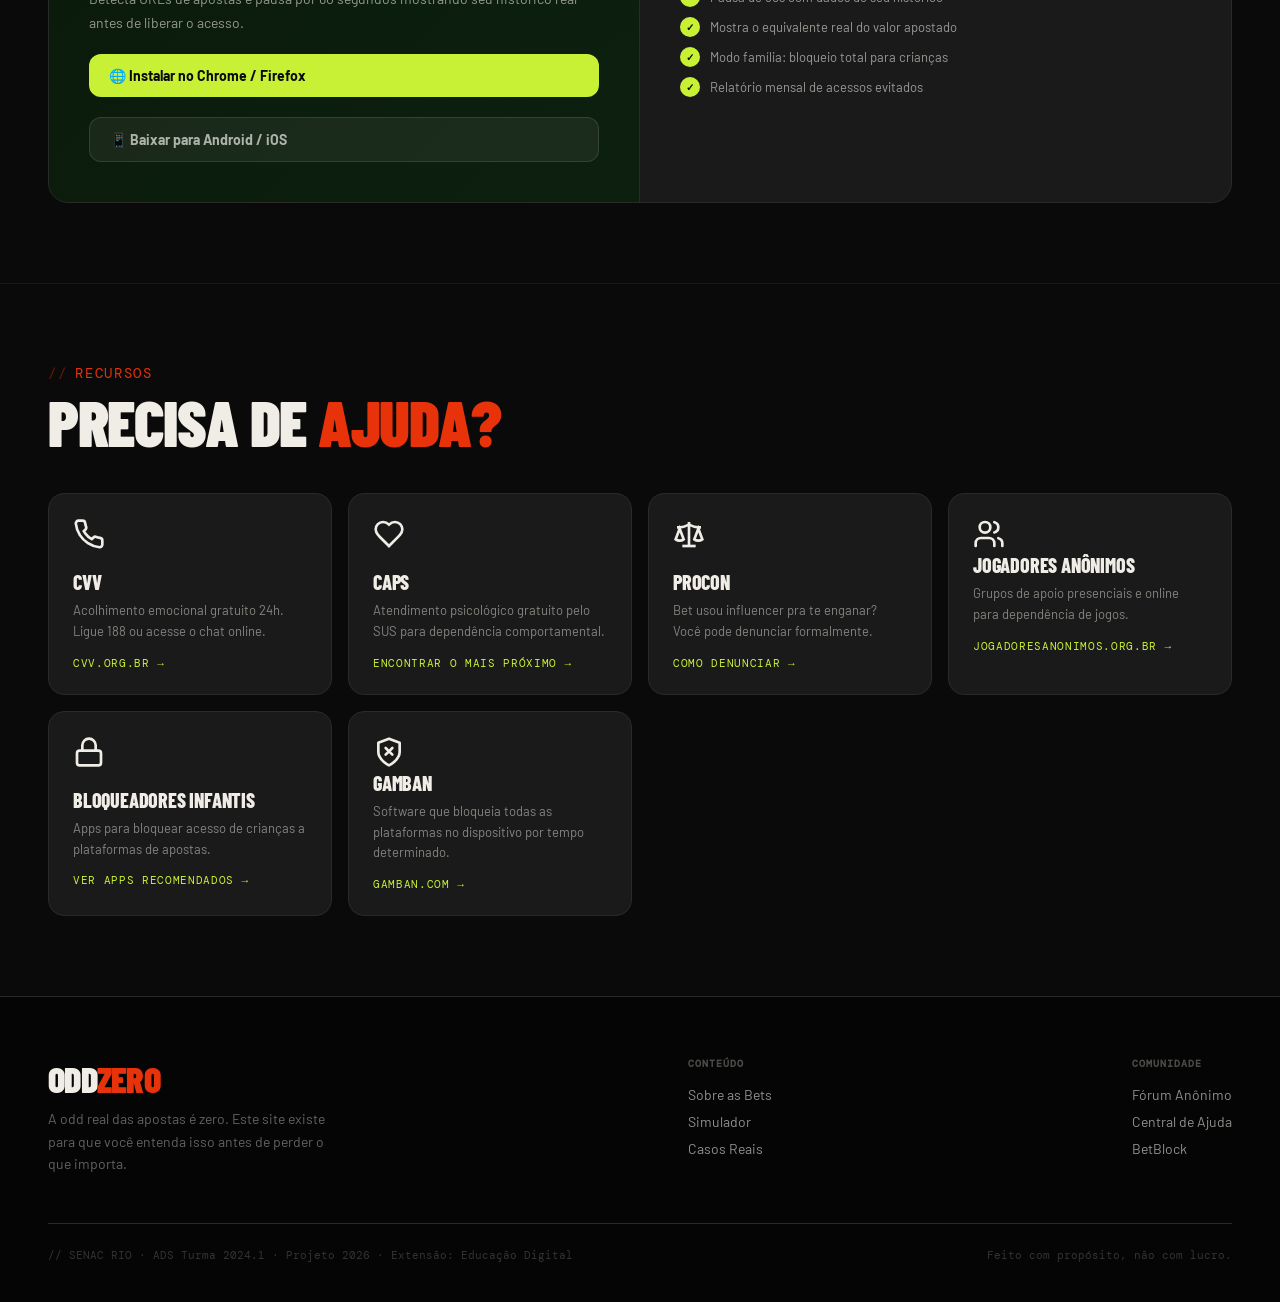
==== commit bdaca0d4: "style: seção de sobre as bets e fórum" ====
--- a/index.html
+++ b/index.html
@@ -304,9 +304,42 @@
 ══════════════════════════ -->
 <section class="section section-truque" id="truque">
   <div class="truque-content">
-    <div class="truque-visual">
-       <img src="assets/imagens/home/fichas.jpg" alt="Fichas de cassino">
-    </div>
+    
+    <div class="truque-visual-collage">
+      <img class="cp-item cp-base" src="assets/imagens/home/pasta.png" alt="Pasta de documentos">
+      
+      <div class="cp-item cp-grid"></div>
+
+      <div class="cp-item cp-block">
+        <svg viewBox="0 0 24 24" fill="none" stroke="#EAE6DF" stroke-width="3" stroke-linecap="round" stroke-linejoin="round">
+          <circle cx="12" cy="12" r="10"></circle>
+          <line x1="4.93" y1="4.93" x2="19.07" y2="19.07"></line>
+        </svg>
+      </div>
+
+      <div class="cp-item cp-clip">
+        <svg viewBox="0 0 24 24" fill="none" stroke="#FF3300" stroke-width="2.5" stroke-linecap="round" stroke-linejoin="round">
+          <path d="M21.44 11.05l-9.19 9.19a6 6 0 0 1-8.49-8.49l9.19-9.19a4 4 0 0 1 5.66 5.66l-9.2 9.19a2 2 0 0 1-2.83-2.83l8.49-8.48"></path>
+        </svg>
+      </div>
+
+      <div class="cp-item cp-math">
+        <span>∑(x-m)²</span>
+        <span>f(x) = sin(x)</span>
+        <span>Δx → lim 0</span>
+        <span class="red-ink">RTP = 95%</span>
+      </div>
+
+      <img class="cp-item cp-plane" src="assets/imagens/home/aviao.png" alt="Avião de papel">
+      <img class="cp-item cp-dice" src="assets/imagens/home/dados.png" alt="Dados de cassino">
+      <img class="cp-item cp-chips" src="assets/imagens/home/chips.png" alt="Fichas de cassino">
+      <img class="cp-item cp-chess" src="assets/imagens/home/xadrez.png" alt="Peça de xadrez rainha">
+      
+      <img class="cp-item cp-slot" src="assets/imagens/home/sloth.png" alt="Máquina Caça-Níquel">
+      
+      <div class="cp-title-box">SOBRE AS BETS</div>
+    </div>
+
     <div class="truque-text">
       <h2>
         ELAS TÊM <span class="hl-lime">NOMES</span><br>
@@ -403,9 +436,24 @@
       <div class="cta-forum-actions">
         <a href="forum.html" class="btn-main" style="background: var(--lime); color: var(--black);">Acessar o Fórum →</a>
       </div>
-      <span class="cta-forum-note" style="margin-top: 12px;">Sem login. 100% confidencial.</span>
-    </div>
-    <div class="forum-bubbles" id="forumBubbles"></div>
+      <span class="cta-forum-note" style="margin-top: 12px; display: block; font-family: var(--font-m); font-size: 10px; color: var(--white); text-transform: uppercase; letter-spacing: 0.08em;">Sem login. 100% confidencial.</span>
+    </div>
+
+    <div class="forum-chat-window">
+      <div class="chat-header">
+        <span class="chat-title">oddzero_live_chat</span>
+      </div>
+      
+      <div class="chat-body" id="chat-feed">
+        </div>
+      
+      <div class="chat-footer">
+        <div class="typing-indicator" id="typing-indicator">
+          <span></span><span></span><span></span>
+        </div>
+      </div>
+    </div>
+
   </div>
 </section>
 
--- a/assets/css/global.css
+++ b/assets/css/global.css
@@ -331,4 +331,25 @@
   .nav-links a {
     font-size: 20px;
   }
+}
+
+@media (max-width: 768px) {
+  .nav-links {
+    position: absolute;
+    top: 70px;
+    left: 0;
+    width: 100%;
+    background: var(--black);
+    flex-direction: column;
+    padding: 20px;
+    gap: 20px;
+    border-bottom: 1px solid var(--gray2);
+    /* Esconde o menu por padrão */
+    display: none; 
+    z-index: 100;
+  }
+
+  .nav-links.active {
+    display: flex; 
+  }
 }
--- a/assets/css/home.css
+++ b/assets/css/home.css
@@ -27,8 +27,8 @@
   object-fit: cover;
   object-position: right center; 
   transform: translateX(15%);
-  opacity: .70;
-  filter: grayscale(20%);
+  opacity: .90;
+  filter: grayscale(10%);
 }
 
 .hero-bg::after {
@@ -471,9 +471,8 @@
 }
 
 /* ═══════════════════════════════
-   SEÇÃO: SOBRE AS BETS
+   SEÇÃO: SOBRE AS BETS E COLAGEM 3D
 ═══════════════════════════════ */
-
 .hl-red  { color: var(--red); }
 .hl-lime { color: var(--lime); }
 
@@ -490,27 +489,7 @@
   align-items: center;
 }
 
-.truque-visual {
-  position: relative;
-  border-radius: 24px;
-  overflow: hidden;
-  border: 1px solid rgba(255,255,255,0.1);
-  height: 480px; 
-}
-
-.truque-visual img {
-  width: 100%;
-  height: 100%;
-  display: block;
-  object-fit: cover;
-  filter: grayscale(20%) contrast(1.1);
-  transition: transform .5s ease;
-}
-
-.truque-visual:hover img {
-  transform: scale(1.03);
-}
-
+/* Textos da seção */
 .truque-text h2 {
   font-family: var(--font-h);
   font-size: clamp(48px, 6vw, 72px);
@@ -530,8 +509,187 @@
   max-width: 450px;
 }
 
+/* --- ESTRUTURA DA COLAGEM 3D --- */
+.truque-visual-collage {
+  position: relative;
+  height: 500px;
+  width: 100%;
+  perspective: 1200px;
+  transform-style: preserve-3d;
+  display: flex;
+  align-items: center;
+  justify-content: center;
+}
+
+.cp-item {
+  position: absolute;
+  transition: transform 0.6s cubic-bezier(0.25, 0.46, 0.45, 0.94);
+  filter: drop-shadow(0 15px 25px rgba(0,0,0,0.5));
+}
+
+/* --- ELEMENTOS DE FUNDO --- */
+.cp-base {
+  width: 90%;
+  height: 100%;
+  object-fit: contain;
+  transform: translateZ(0);
+  z-index: 1;
+}
+
+.cp-grid {
+  width: 32%;
+  height: 50%;
+  left: 18%;
+  top: 15%;
+  background-color: rgba(240, 237, 230, 0.95);
+  background-size: 20px 20px;
+  background-image:
+    linear-gradient(to right, rgba(0, 0, 0, 0.15) 1px, transparent 1px),
+    linear-gradient(to bottom, rgba(0, 0, 0, 0.15) 1px, transparent 1px);
+  border-radius: 4px;
+  transform: translateZ(10px) rotate(-4deg);
+  z-index: 2;
+  box-shadow: 2px 4px 10px rgba(0,0,0,0.3);
+}
+
+.cp-math {
+  width: 25%;
+  height: 38%;
+  top: 25%;
+  right: 12%;
+  z-index: 2;
+  background-color: #EAE6DF;
+  border-radius: 2px;
+  box-shadow: 2px 4px 10px rgba(0,0,0,0.4);
+  transform: translateZ(15px) rotate(8deg);
+  display: flex;
+  flex-direction: column;
+  justify-content: center;
+  align-items: center;
+  gap: 10px;
+  font-family: 'DM Mono', monospace;
+  font-size: clamp(10px, 1.5vw, 14px);
+  color: #333;
+  opacity: 0.85;
+}
+.cp-math .red-ink {
+  color: var(--red);
+  font-weight: 700;
+  border: 1px solid var(--red);
+  padding: 2px 6px;
+  transform: rotate(-5deg);
+}
+
+/* --- ELEMENTOS MENORES (SVGs) --- */
+.cp-block {
+  width: 50px;
+  height: 50px;
+  top: 13%;
+  left: 25%;
+  z-index: 5;
+  background: var(--red);
+  border-radius: 50%;
+  box-shadow: 0 5px 15px rgba(0,0,0,0.5);
+  transform: translateZ(45px) rotate(15deg);
+  display: flex;
+  align-items: center;
+  justify-content: center;
+}
+.cp-block svg { width: 60%; height: 60%; }
+
+.cp-clip {
+  width: 60px;
+  height: 60px;
+  bottom: 18%;
+  right: 8%;
+  z-index: 6;
+  transform: translateZ(80px) rotate(20deg);
+  filter: drop-shadow(0 6px 8px rgba(0,0,0,0.6));
+}
+
+/* --- IMAGENS FLUTUANTES (Agrupadas) --- */
+.cp-slot {
+  width: 36%;
+  z-index: 4;
+  transform: translateZ(30px);
+}
+
+.cp-chips {
+  width: 44%;
+  bottom: 0%; 
+  left: 6%;   
+  z-index: 5;
+  transform: rotate(-10deg) translateZ(50px);
+}
+
+.cp-plane {
+  width: 38%;
+  top: 10%;    
+  left: 6%;   
+  z-index: 6;
+  transform: rotate(-15deg) translateZ(60px);
+}
+
+.cp-dice {
+  width: 34%;
+  top: 2%;     
+  right: 8%;  
+  z-index: 6;
+  transform: rotate(10deg) translateZ(70px);
+}
+
+.cp-chess {
+  width: 26%;
+  bottom: 0%; 
+  right: 12%;  
+  z-index: 5;
+  transform: rotate(10deg) translateZ(65px);
+}
+
+/* --- TÍTULO DO RECORTE --- */
+.cp-title-box {
+  position: absolute;
+  bottom: 16%;
+  z-index: 6;
+  background: #EAE6DF;
+  color: #111;
+  font-family: var(--font-h);
+  font-size: clamp(36px, 5vw, 56px);
+  font-weight: 900;
+  text-transform: uppercase;
+  padding: 6px 20px 10px;
+  border-radius: 4px;
+  transform: translateZ(80px) rotate(-3deg);
+  transition: transform 0.6s cubic-bezier(0.25, 0.46, 0.45, 0.94);
+  box-shadow: 0 10px 20px rgba(0,0,0,0.6);
+}
+
+/* --- EFEITO HOVER (A EXPLOSÃO 3D) --- */
+.truque-visual-collage:hover .cp-slot { transform: translateZ(60px) scale(1.05); }
+.truque-visual-collage:hover .cp-chips { transform: rotate(-20deg) translateZ(70px) translateX(-5px) translateY(5px); }
+.truque-visual-collage:hover .cp-plane { transform: rotate(-40deg) translateZ(80px) translateX(-10px) translateY(-10px); }
+.truque-visual-collage:hover .cp-dice { transform: rotate(25deg) translateZ(70px) translateX(10px) translateY(-5px); }
+.truque-visual-collage:hover .cp-chess { transform: rotate(12deg) translateZ(90px) translateX(5px) translateY(5px); }
+.truque-visual-collage:hover .cp-block { transform: translateZ(80px) rotate(25deg) scale(1.1); }
+.truque-visual-collage:hover .cp-clip { transform: translateZ(90px) rotate(30deg); }
+.truque-visual-collage:hover .cp-title-box { transform: translateZ(120px) rotate(0deg) scale(1.05); }
+
+/* --- RESPONSIVIDADE MOBILE DA COLAGEM --- */
+@media (max-width: 768px) {
+  .truque-visual-collage { height: 380px; } 
+  .cp-slot { width: 30%; } 
+  .cp-chips { width: 38%; bottom: 5%; left: 2%; } 
+  .cp-plane { width: 32%; top: 8%; left: 10%; } 
+  .cp-dice { width: 26%; right: 2%; top: 2%; } 
+  .cp-chess { width: 20%; right: 6%; bottom: 6%; } 
+  .cp-math { width: 35%; top: 15%; font-size: 9px; right: 5%; }
+  .cp-block { width: 35px; height: 35px; top: 10%; left: 20%; }
+  .cp-clip { width: 45px; height: 45px; right: 5%; bottom: 25%; }
+  .cp-title-box { font-size: 24px; bottom: 12%; padding: 6px 16px; }
+}
+
 /* ═══════════════════════════════
-   SEÇÃO "A BANCA NÃO JOGA" (CTA Simulador)
+   SEÇÃO: A BANCA NÃO JOGA (CTA SIMULADOR)
 ═══════════════════════════════ */
 .about-section {
   display: grid;
@@ -560,99 +718,15 @@
 .about-body strong {
   color: var(--white);
 }
-.btn-main {
-  display: inline-flex;
-  align-items: center;
-  gap: 10px;
-  background: var(--white);
-  color: var(--black);
-  padding: 14px 28px;
-  border-radius: 100px;
-  font-family: var(--font-h);
-  font-size: 16px;
-  font-weight: 800;
-  text-transform: uppercase;
-  letter-spacing: .02em;
-  text-decoration: none;
-  border: none;
-  cursor: none;
-  transition: background .2s, transform .15s;
-}
-.btn-main:hover {
-  background: var(--lime);
-  transform: translateY(-2px);
-}
-.btn-main .arr { transition: transform .2s; }
-.btn-main:hover .arr { transform: translateX(4px); }
-.rtp-visual {
-  background: var(--gray);
-  border-radius: 20px;
-  padding: 32px;
-  border: 1px solid var(--gray2);
-}
-.rtp-label {
-  font-family: var(--font-m);
-  font-size: 10px;
-  letter-spacing: .1em;
-  text-transform: uppercase;
-  color: var(--muted);
-  margin-bottom: 20px;
-}
-.rtp-bar-row {
-  display: flex;
-  align-items: center;
-  gap: 12px;
-  margin-bottom: 12px;
-}
-.rtp-bar-label {
-  font-family: var(--font-m);
-  font-size: 11px;
-  color: rgba(240, 237, 230, .5);
-  width: 110px;
-  flex-shrink: 0;
-}
-.rtp-bar-track {
-  flex: 1;
-  height: 10px;
-  background: rgba(255, 255, 255, .06);
-  border-radius: 5px;
-  overflow: hidden;
-}
-.rtp-bar-fill {
-  height: 100%;
-  border-radius: 5px;
-  transition: width .8s cubic-bezier(.25, .46, .45, .94);
-}
-.rtp-bar-num {
-  font-family: var(--font-h);
-  font-size: 16px;
-  font-weight: 800;
-  width: 56px;
-  text-align: right;
-  flex-shrink: 0;
-}
-.rtp-note {
-  font-family: var(--font-m);
-  font-size: 11px;
-  color: var(--muted);
-  margin-top: 16px;
-  padding-top: 16px;
-  border-top: 1px solid var(--gray2);
-  line-height: 1.6;
-}
-.rtp-note strong { color: var(--red); }
-
-/* ═══════════════════════════════
-   CARD DEMONSTRATIVO: WHITE LABEL CONFIG
-═══════════════════════════════ */
+
 .wl-visual {
   background: #0A0A0A;
   border: 1px solid var(--gray2);
   border-radius: 12px;
   overflow: hidden;
-  font-family: var(--font-m); /* Usa sua fonte mono! */
+  font-family: var(--font-m); 
   box-shadow: 0 20px 40px rgba(0,0,0,0.6);
-  transform: rotate(-2deg); /* Dá um leve tilt pra ficar descolado */
+  transform: rotate(-2deg); 
   transition: transform 0.3s ease;
 }
 
@@ -696,7 +770,6 @@
 .wl-key { color: var(--lime); }
 .wl-value { color: #A8D8FF; }
 
-/* Linha com destaque vermelho mostrando a desvantagem */
 .wl-line.hl-line {
   background: rgba(232, 50, 10, 0.08);
   border-left: 2px solid var(--red);
@@ -709,7 +782,7 @@
 }
 
 /* ═══════════════════════════════
-   SEÇÃO: CASOS CTA
+   SEÇÃO: CTA CASOS REAIS
 ═══════════════════════════════ */
 .cases-cta {
   padding: 80px 48px;
@@ -756,17 +829,8 @@
   max-width: 450px;
 }
 
-.cases-cta-text .btn-main {
-  margin-top: 10px;
-}
-
-@media (max-width: 768px) {
-  .cases-cta-content { grid-template-columns: 1fr; }
-  .cases-video-frame { max-height: 400px; }
-}
-
 /* ═══════════════════════════════
-   SEÇÃO: FORUM
+   SEÇÃO: CTA FÓRUM
 ═══════════════════════════════ */
 .cta-forum-wrapper {
   display: grid;
@@ -787,124 +851,196 @@
   justify-content: center;
 }
 
-.forum-bubbles {
-  position: relative;
+.cta-forum-wrapper {
+  display: grid;
+  grid-template-columns: 1fr 1fr;
+  align-items: center; 
+  border: 1px solid var(--gray2);
+  border-left: 5px solid var(--lime);
+  border-radius: 20px;
+  background: var(--gray);
+  min-height: 480px;
+  padding-right: 48px; 
+  gap: 40px;
+}
+
+.cta-forum-content {
+  padding: 56px 0 56px 48px;
+}
+
+.forum-chat-window {
+  background: #0D0D0D;
+  border: 1px solid #1f1f1f;
+  border-radius: 16px;
   overflow: hidden;
-  background: #0d0d0d;
-  border-left: 1px solid var(--gray2);
-}
-
-.forum-bubble {
-  position: absolute;
-  background: #181818;
-  border: 1px solid rgba(255,255,255,.1);
-  border-radius: 16px;
-  padding: 18px 20px;
-  width: 200px;
-  animation: bubbleFloat linear infinite;
-  will-change: transform, opacity;
-}
-.forum-bubble.accent {
-  border-color: rgba(200,241,53,.25);
+  box-shadow: 0 10px 30px rgba(0,0,0,0.6);
+  height: 420px;
+  display: flex;
+  flex-direction: column;
+}
+
+.chat-header {
+  background: #141414;
+  padding: 16px 20px;
+  display: flex;
+  align-items: center;
+  justify-content: space-between;
+  border-bottom: 1px solid #1f1f1f;
+  flex-shrink: 0;
+}
+
+.chat-header-info {
+  display: flex;
+  align-items: center;
+  gap: 10px;
+}
+
+.chat-icon {
+  font-size: 18px;
+}
+
+.chat-title {
+  font-family: var(--font-b);
+  font-weight: 700;
+  color: var(--white);
+  font-size: 15px;
+}
+
+.chat-status {
+  font-size: 11px;
+  color: var(--lime);
+  font-weight: 600;
+  text-transform: uppercase;
+  letter-spacing: 0.05em;
+}
+
+.chat-body {
+  padding: 20px;
+  flex: 1;
+  overflow-y: hidden;
+  display: flex;
+  flex-direction: column;
+  gap: 16px;
+  mask-image: linear-gradient(to bottom, rgba(0,0,0,0) 0%, rgba(0,0,0,1) 15%, rgba(0,0,0,1) 100%);
+  -webkit-mask-image: linear-gradient(to bottom, rgba(0,0,0,0) 0%, rgba(0,0,0,1) 15%, rgba(0,0,0,1) 100%);
+}
+
+.chat-msg-wrapper {
+  display: flex;
+  gap: 10px;
+  align-items: flex-end;
+  animation: slideInUp 0.4s ease forwards;
+  opacity: 0;
+  transform: translateY(10px);
+}
+
+.chat-msg-wrapper.user-msg {
+  flex-direction: row-reverse;
+}
+
+.chat-avatar {
+  width: 28px;
+  height: 28px;
+  border-radius: 50%;
+  background: #2a2a2a;
+  flex-shrink: 0;
+  display: flex;
+  align-items: center;
+  justify-content: center;
+  font-size: 12px;
+  color: var(--white);
+}
+
+.chat-msg {
+  background: #1a1a1a;
+  padding: 12px 16px;
+  border-radius: 18px;
+  border-bottom-left-radius: 4px;
+  font-size: 14px;
+  line-height: 1.5;
+  color: rgba(240,237,230,.9);
+  max-width: 80%;
+}
+
+.chat-msg-wrapper.user-msg .chat-msg {
+  background: #1b2614;
+  border: 1px solid rgba(200,241,53,.1);
+  border-bottom-left-radius: 18px;
+  border-bottom-right-radius: 4px;
+}
+
+.chat-msg strong { color: var(--white); }
+
+.chat-msg.user-msg {
   background: #141d08;
-}
-.forum-bubble.red-acc {
-  border-color: rgba(232,50,10,.22);
-  background: #180e0c;
-}
-
-.bubble-tag {
-  font-family: var(--font-m);
-  font-size: 9px;
-  font-weight: 700;
-  letter-spacing: .1em;
-  text-transform: uppercase;
-  color: var(--lime);
-  margin-bottom: 9px;
-}
-.bubble-tag.red { color: var(--red); }
-
-.bubble-text {
-  font-size: 13px;
-  line-height: 1.55;
-  color: rgba(240,237,230,.65);
-}
-.bubble-text strong { color: rgba(240,237,230,.92); }
-
-.bubble-foot {
-  margin-top: 10px;
-  font-size: 10px;
-  color: rgba(240,237,230,.28);
-}
-
-
-@keyframes bubbleFloat {
-  0%   { transform: translateY(0);      opacity: 0; }
-  6%   { opacity: 1; }
-  85%  { opacity: 1; }
-  100% { transform: translateY(-600px); opacity: 0; }
-}
-
-@media (max-width: 768px) {
-  .cta-forum-wrapper {
-    grid-template-columns: 1fr;
-  }
-  .forum-bubbles {
-    height: 300px;
-    border-left: none;
-    border-top: 1px solid var(--gray2);
-  }
+  border: 1px solid rgba(200,241,53,.15);
+  align-self: flex-end;
+  border-bottom-left-radius: 16px;
+  border-bottom-right-radius: 4px;
+}
+
+.chat-meta {
+  display: block;
+  font-size: 11px;
+  margin-bottom: 4px;
+  color: rgba(240,237,230,.4);
+  font-weight: 600;
+}
+
+.chat-footer {
+  padding: 14px 20px;
+  background: #141414;
+  border-top: 1px solid #1f1f1f;
+  flex-shrink: 0;
+  display: flex;
+  align-items: center;
+  gap: 10px;
+  height: 44px;
+}
+
+.typing-indicator {
+  display: flex;
+  gap: 4px;
+  align-items: center;
+  opacity: 0;
+  transition: opacity 0.3s;
+}
+
+.typing-indicator.active { opacity: 1; }
+
+.typing-indicator span {
+  width: 5px;
+  height: 5px;
+  background: var(--muted);
+  border-radius: 50%;
+  animation: typing 1.4s infinite both;
+}
+
+.typing-indicator span:nth-child(1) { animation-delay: 0s; }
+.typing-indicator span:nth-child(2) { animation-delay: 0.2s; }
+.typing-indicator span:nth-child(3) { animation-delay: 0.4s; }
+
+.typing-text {
+  font-size: 12px;
+  color: rgba(240,237,230,.4);
+  font-style: italic;
+  opacity: 0;
+  transition: opacity 0.3s;
+}
+
+.typing-text.active { opacity: 1; }
+
+@keyframes typing {
+  0%, 80%, 100% { transform: scale(0.6); opacity: 0.4; }
+  40% { transform: scale(1); opacity: 1; }
+}
+
+@keyframes slideInUp {
+  to { opacity: 1; transform: translateY(0); }
 }
 
 /* ═══════════════════════════════
-   SEÇÕES LOW-FI (AJUDA ETC.)
-═══════════════════════════════ */
-.lf-grid {
-  display: grid;
-  grid-template-columns: repeat(auto-fill, minmax(240px, 1fr));
-  gap: 16px;
-}
-.lf-card {
-  background: var(--gray);
-  border: 1px solid var(--gray2);
-  border-radius: 16px;
-  padding: 24px;
-  transition: border-color .2s, transform .2s;
-}
-.lf-card:hover {
-  border-color: rgba(240, 237, 230, .2);
-  transform: translateY(-3px);
-}
-.lf-card-icon { font-size: 32px; margin-bottom: 14px; }
-.lf-card h3 {
-  font-family: var(--font-h);
-  font-size: 20px;
-  font-weight: 800;
-  text-transform: uppercase;
-  margin-bottom: 6px;
-  letter-spacing: -.01em;
-}
-.lf-card p {
-  font-size: 13px;
-  color: rgba(240, 237, 230, .5);
-  line-height: 1.6;
-  margin-bottom: 14px;
-}
-.lf-link {
-  font-family: var(--font-m);
-  font-size: 11px;
-  letter-spacing: .06em;
-  text-transform: uppercase;
-  color: var(--lime);
-  text-decoration: none;
-  display: flex;
-  align-items: center;
-  gap: 6px;
-}
-.lf-link:hover { text-decoration: underline; }
-
-/* ═══════════════════════════════
-   BETBLOCK
+   SEÇÃO: BETBLOCK
 ═══════════════════════════════ */
 .betblock-box {
   background: var(--gray);
@@ -1003,57 +1139,154 @@
 }
 
 /* ═══════════════════════════════
-   RESPONSIVE ESPECÍFICO HOME
+   BOTÕES GERAIS E COMPONENTES
+═══════════════════════════════ */
+.btn-main {
+  display: inline-flex;
+  align-items: center;
+  gap: 10px;
+  background: var(--white);
+  color: var(--black);
+  padding: 14px 28px;
+  border-radius: 100px;
+  font-family: var(--font-h);
+  font-size: 16px;
+  font-weight: 800;
+  text-transform: uppercase;
+  letter-spacing: .02em;
+  text-decoration: none;
+  border: none;
+  cursor: none;
+  transition: background .2s, transform .15s;
+}
+.btn-main:hover {
+  background: var(--lime);
+  transform: translateY(-2px);
+}
+.btn-main .arr { transition: transform .2s; }
+.btn-main:hover .arr { transform: translateX(4px); }
+
+
+/* ═══════════════════════════════
+   SEÇÕES LOW-FI (AJUDA ETC.)
+═══════════════════════════════ */
+.lf-grid {
+  display: grid;
+  grid-template-columns: repeat(auto-fill, minmax(240px, 1fr));
+  gap: 16px;
+}
+.lf-card {
+  background: var(--gray);
+  border: 1px solid var(--gray2);
+  border-radius: 16px;
+  padding: 24px;
+  transition: border-color .2s, transform .2s;
+}
+.lf-card:hover {
+  border-color: rgba(240, 237, 230, .2);
+  transform: translateY(-3px);
+}
+.lf-card-icon { font-size: 32px; margin-bottom: 14px; }
+.lf-card h3 {
+  font-family: var(--font-h);
+  font-size: 20px;
+  font-weight: 800;
+  text-transform: uppercase;
+  margin-bottom: 6px;
+  letter-spacing: -.01em;
+}
+.lf-card p {
+  font-size: 13px;
+  color: rgba(240, 237, 230, .5);
+  line-height: 1.6;
+  margin-bottom: 14px;
+}
+.lf-link {
+  font-family: var(--font-m);
+  font-size: 11px;
+  letter-spacing: .06em;
+  text-transform: uppercase;
+  color: var(--lime);
+  text-decoration: none;
+  display: flex;
+  align-items: center;
+  gap: 6px;
+}
+.lf-link:hover { text-decoration: underline; }
+
+/* ═══════════════════════════════
+   RESPONSIVIDADE GERAL (MOBILE)
 ═══════════════════════════════ */
 @media (max-width: 768px) {
-  .hero,
-  .hero-content,
-  .hero-bottom {
+  
+  /* MENU MOBILE */
+  .nav-links {
+    position: absolute;
+    top: 70px;
+    left: 0;
+    width: 100%;
+    background: var(--black);
+    flex-direction: column;
+    padding: 20px;
+    gap: 20px;
+    border-bottom: 1px solid var(--gray2);
+    display: none; /* Fica oculto até clicar */
+    z-index: 100;
+  }
+  .nav-links.active {
+    display: flex;
+  }
+
+  .hero, .hero-content, .hero-bottom, 
+  .section-truque, .about-section, .cases-cta {
     padding-left: 20px;
     padding-right: 20px;
   }
-  
-  .hero-h1 {
-    font-size: clamp(40px, 10vw, 56px); 
-    line-height: 1;
+
+  .hero-h1 { font-size: clamp(40px, 10vw, 56px); }
+  .hero-bottom { flex-direction: column; align-items: flex-start; gap: 32px; }
+  .hero-stats { flex-wrap: wrap; gap: 20px; }
+  .hero-stat-val { font-size: 38px; }
+  .truque-content,
+  .about-section,
+  .cases-cta-content,
+  .cta-forum-wrapper,
+  .betblock-box {
+    grid-template-columns: 1fr !important;
+    gap: 40px;
+  }
+
+  .truque-visual {
+    height: 250px !important; 
+    order: -1; 
   }
   
-  .hero-h1 .line-inv,
-  .hero-h1 .line-lime {
-    padding: 2px 12px 6px;
-    border-radius: 6px;
+  .cases-video-frame {
+    height: 280px !important; 
   }
-  
-  .hero-bottom {
-    flex-direction: column;
-    align-items: flex-start;
-    gap: 32px;
-  }
-  
-  .hero-stats {
-    flex-wrap: wrap;
-    gap: 20px;
-  }
-  
-  .hero-stat-val {
-    font-size: 38px;
-  }
-  
-  .about-section,
-  .betblock-box,
-  .forum-grid {
-    grid-template-columns: 1fr;
-  }
-  
+
   .carousel-wrap {
     margin: 0 -20px;
     padding: 0 20px 32px;
   }
 
-  .hero-bg img,
-  .hero-bg video {
-    transform: translateX(0);
-    object-position: center;
+  .cta-forum-content {
+    padding: 30px 20px;
   }
-}
-
+  .forum-bubbles {
+    height: 300px;
+    border-left: none;
+    border-top: 1px solid var(--gray2);
+  }
+  .betblock-left, .betblock-right {
+    padding: 30px 20px;
+  }
+  
+  #modal {
+    grid-template-columns: 1fr !important;
+    max-height: 85vh;
+  }
+  #modal > div:first-child {
+    display: none; /* Oculta a imagem no celular para o texto caber sem bugar a tela */
+  }
+}
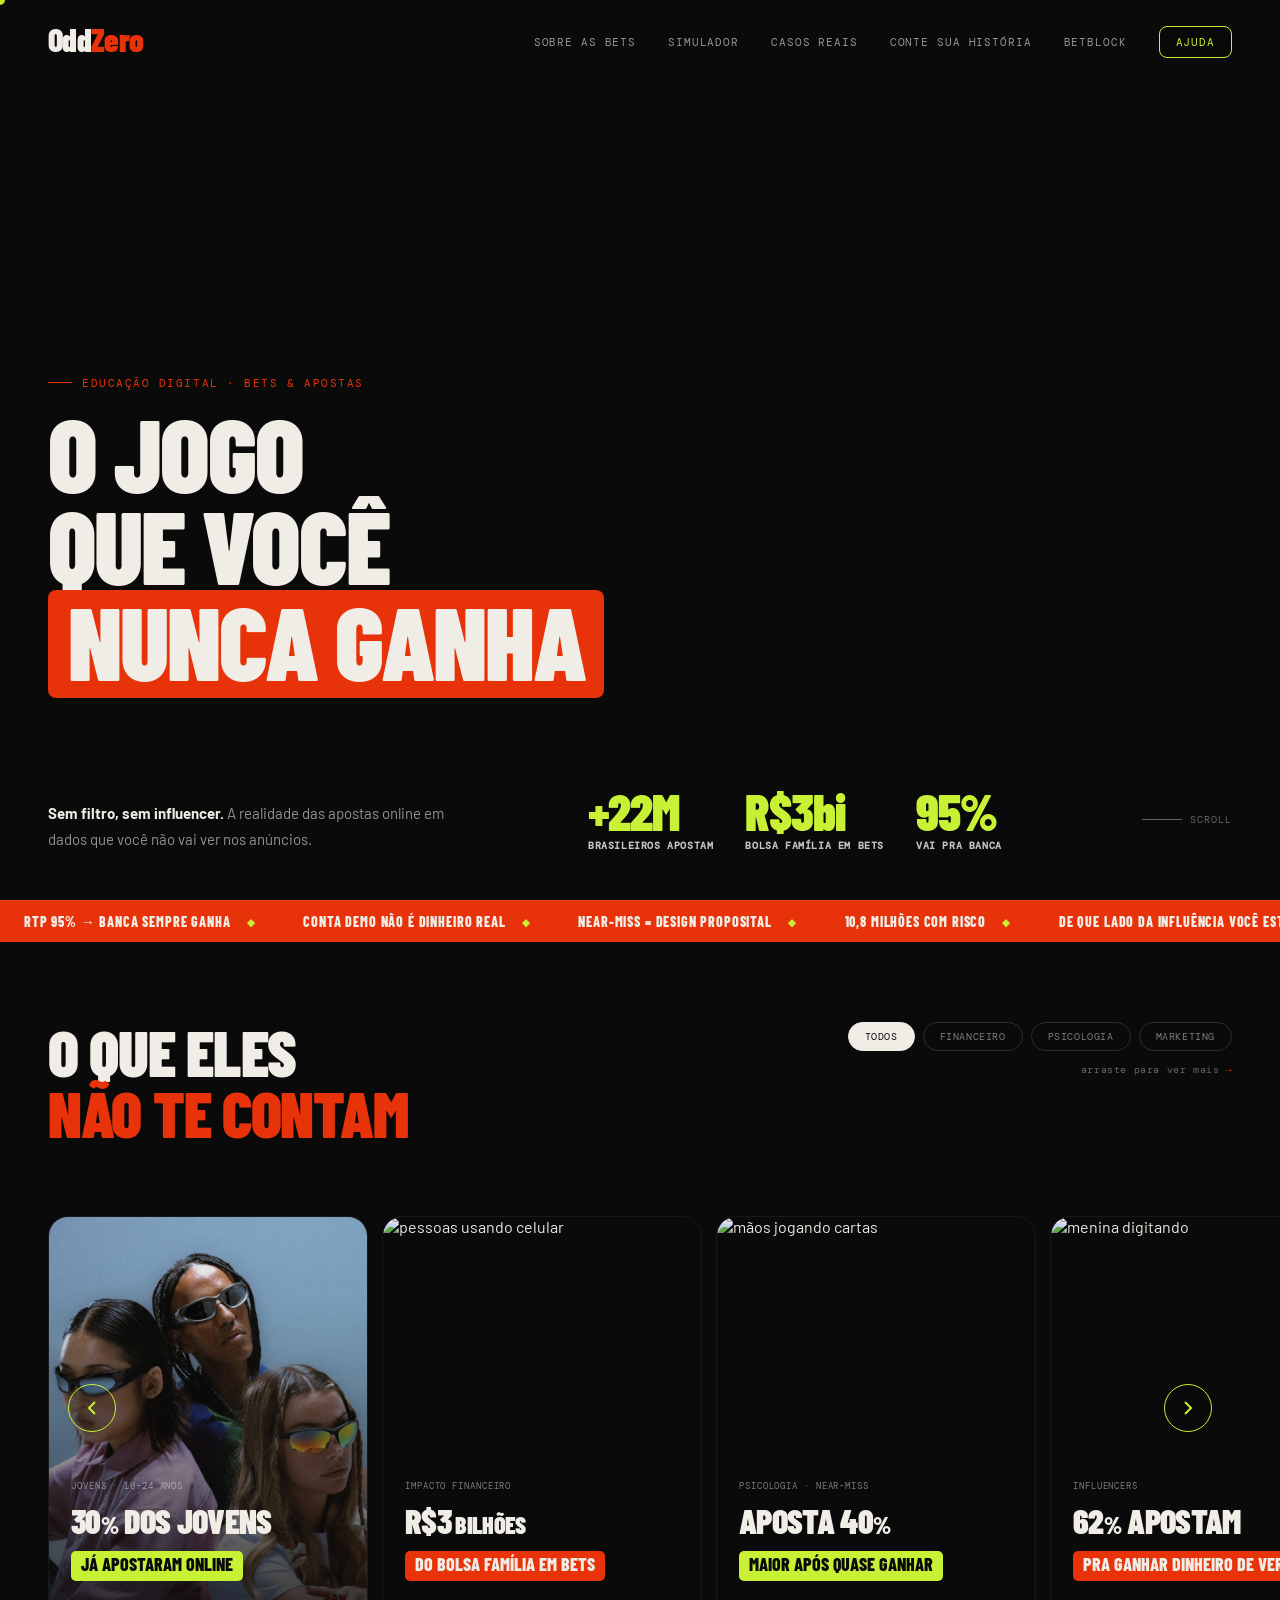
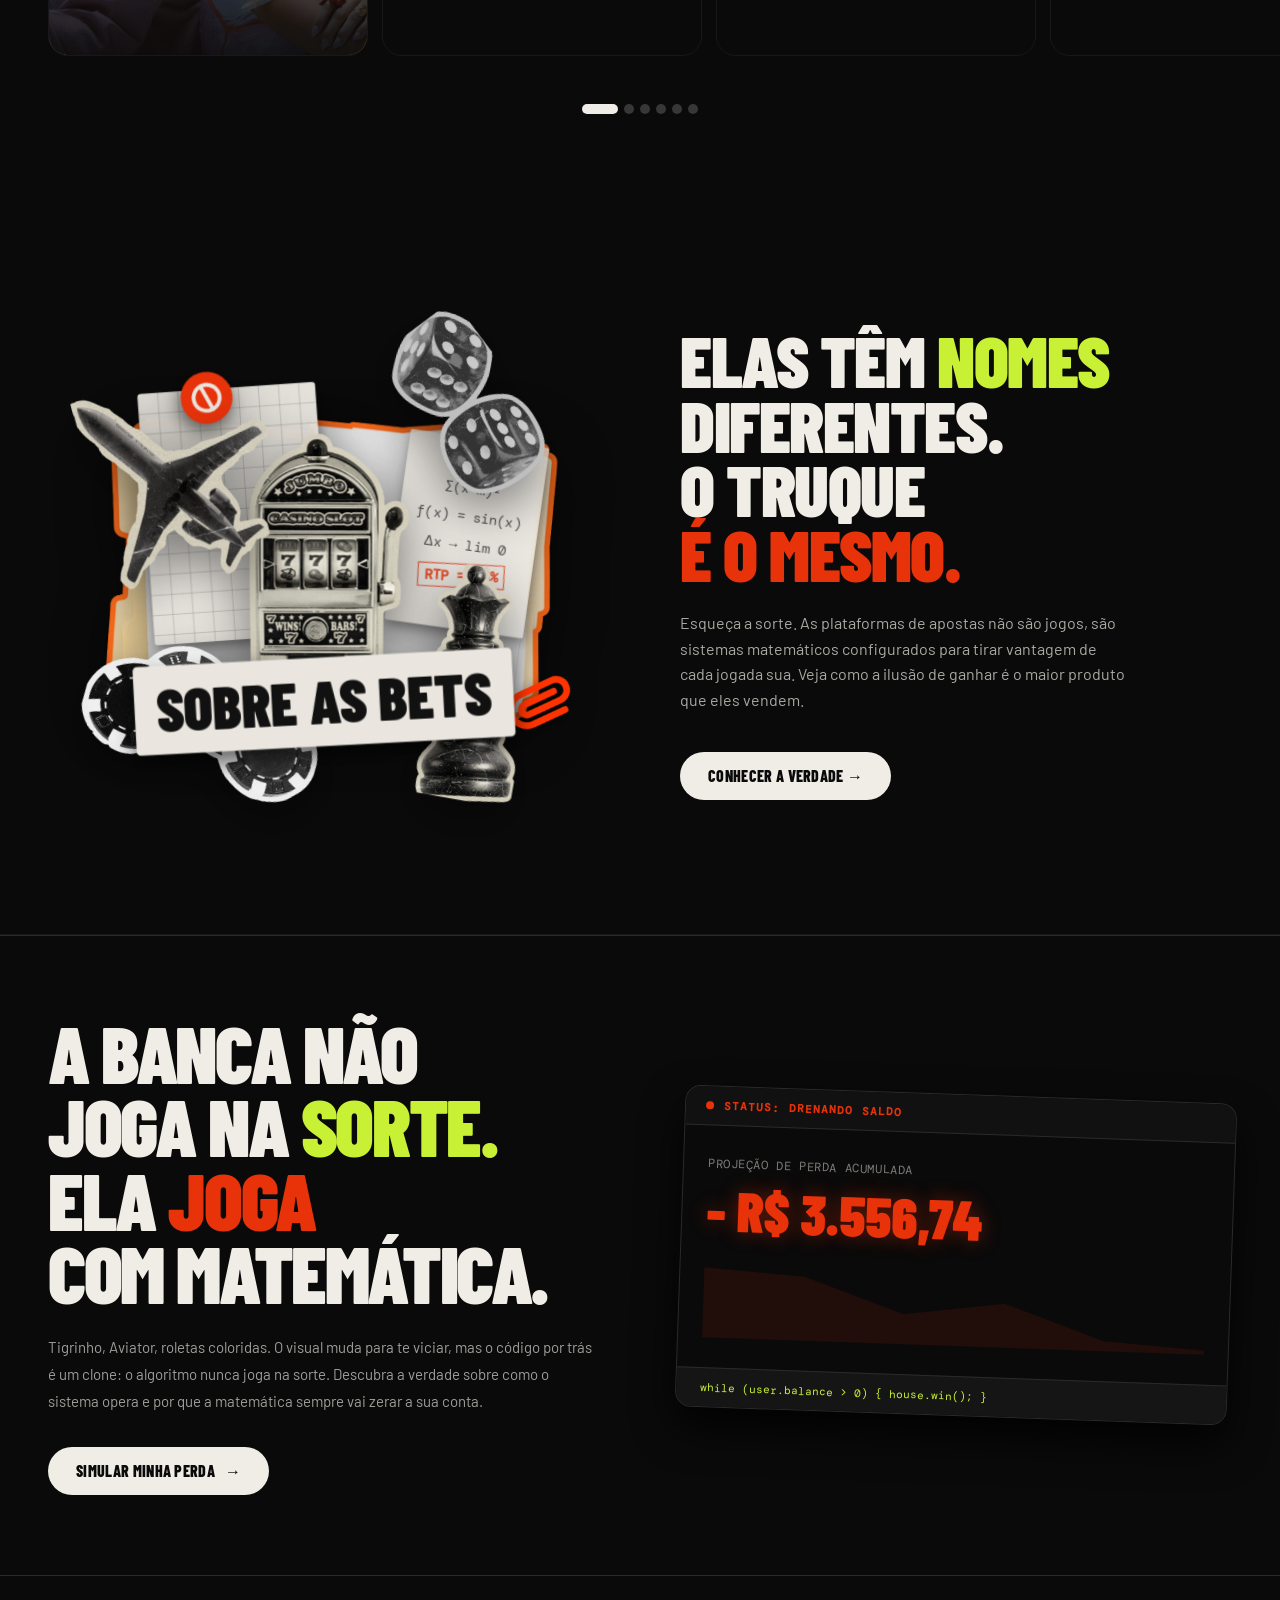
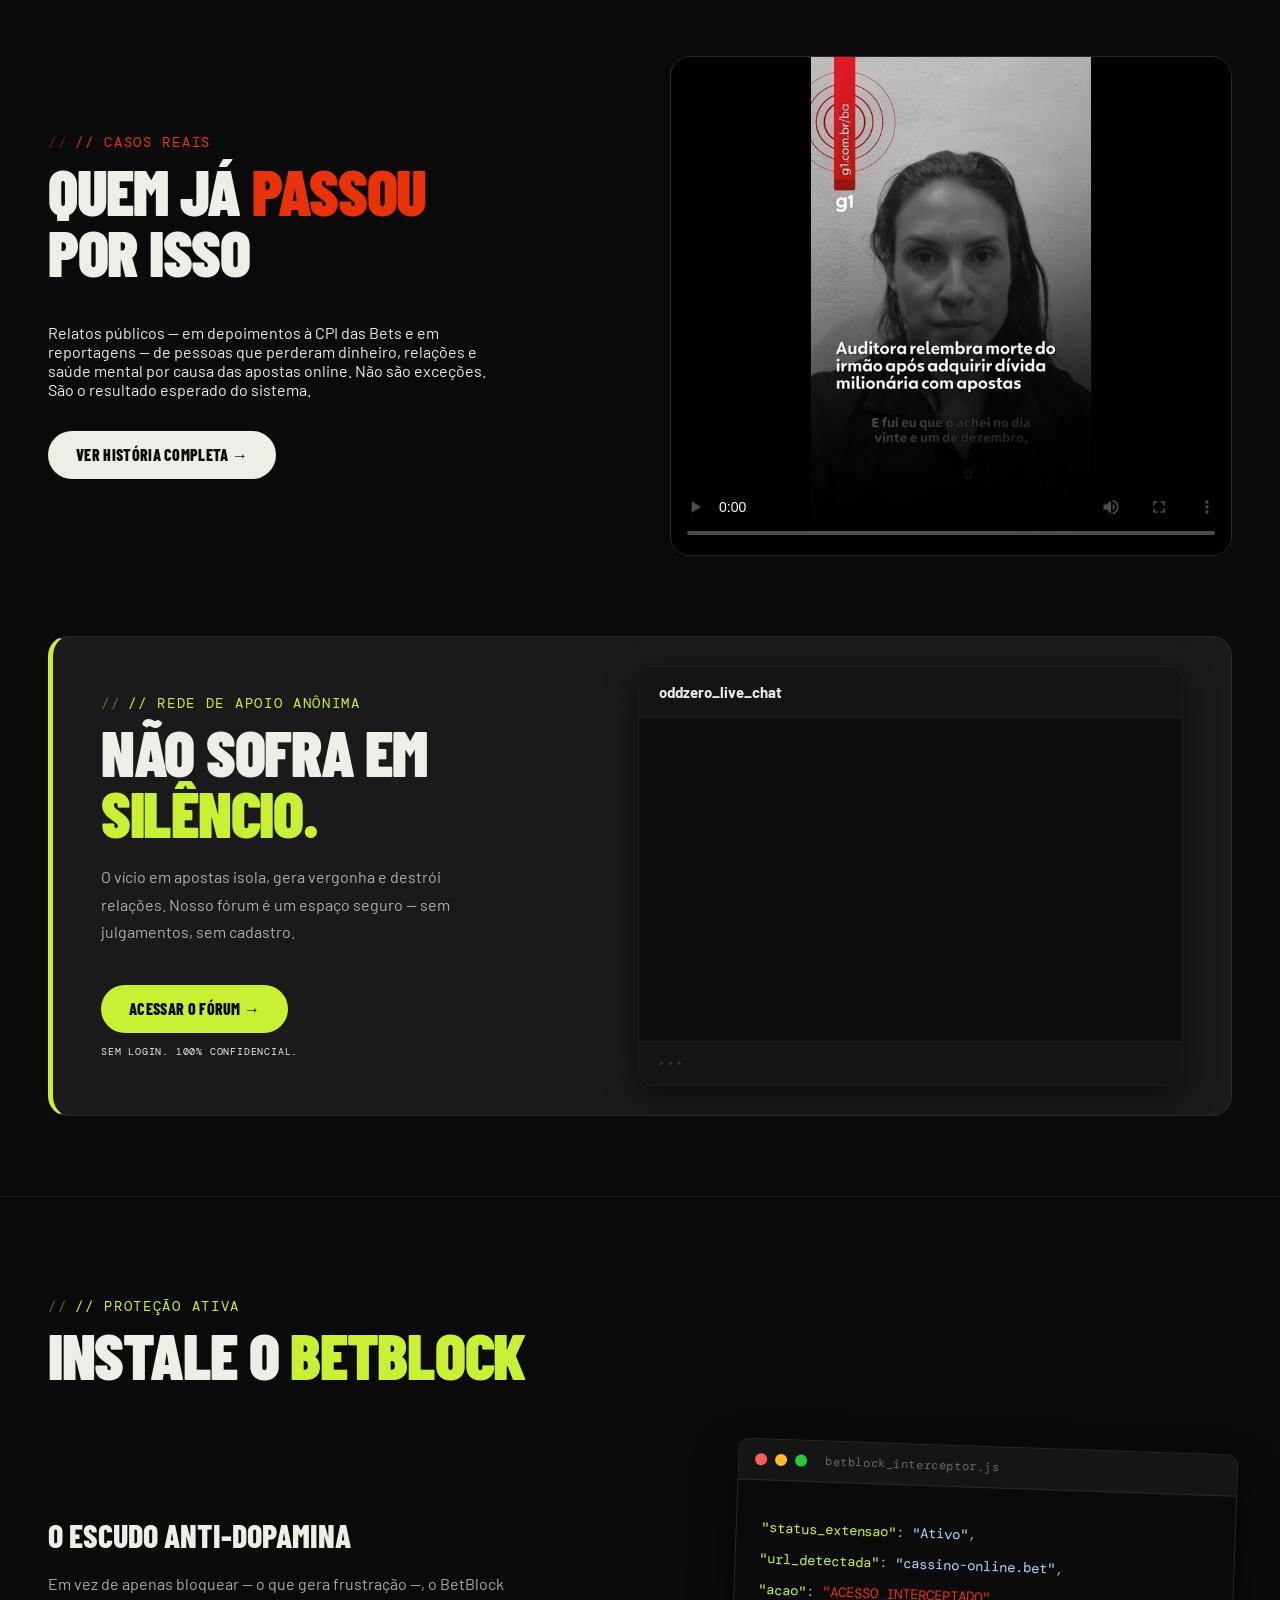
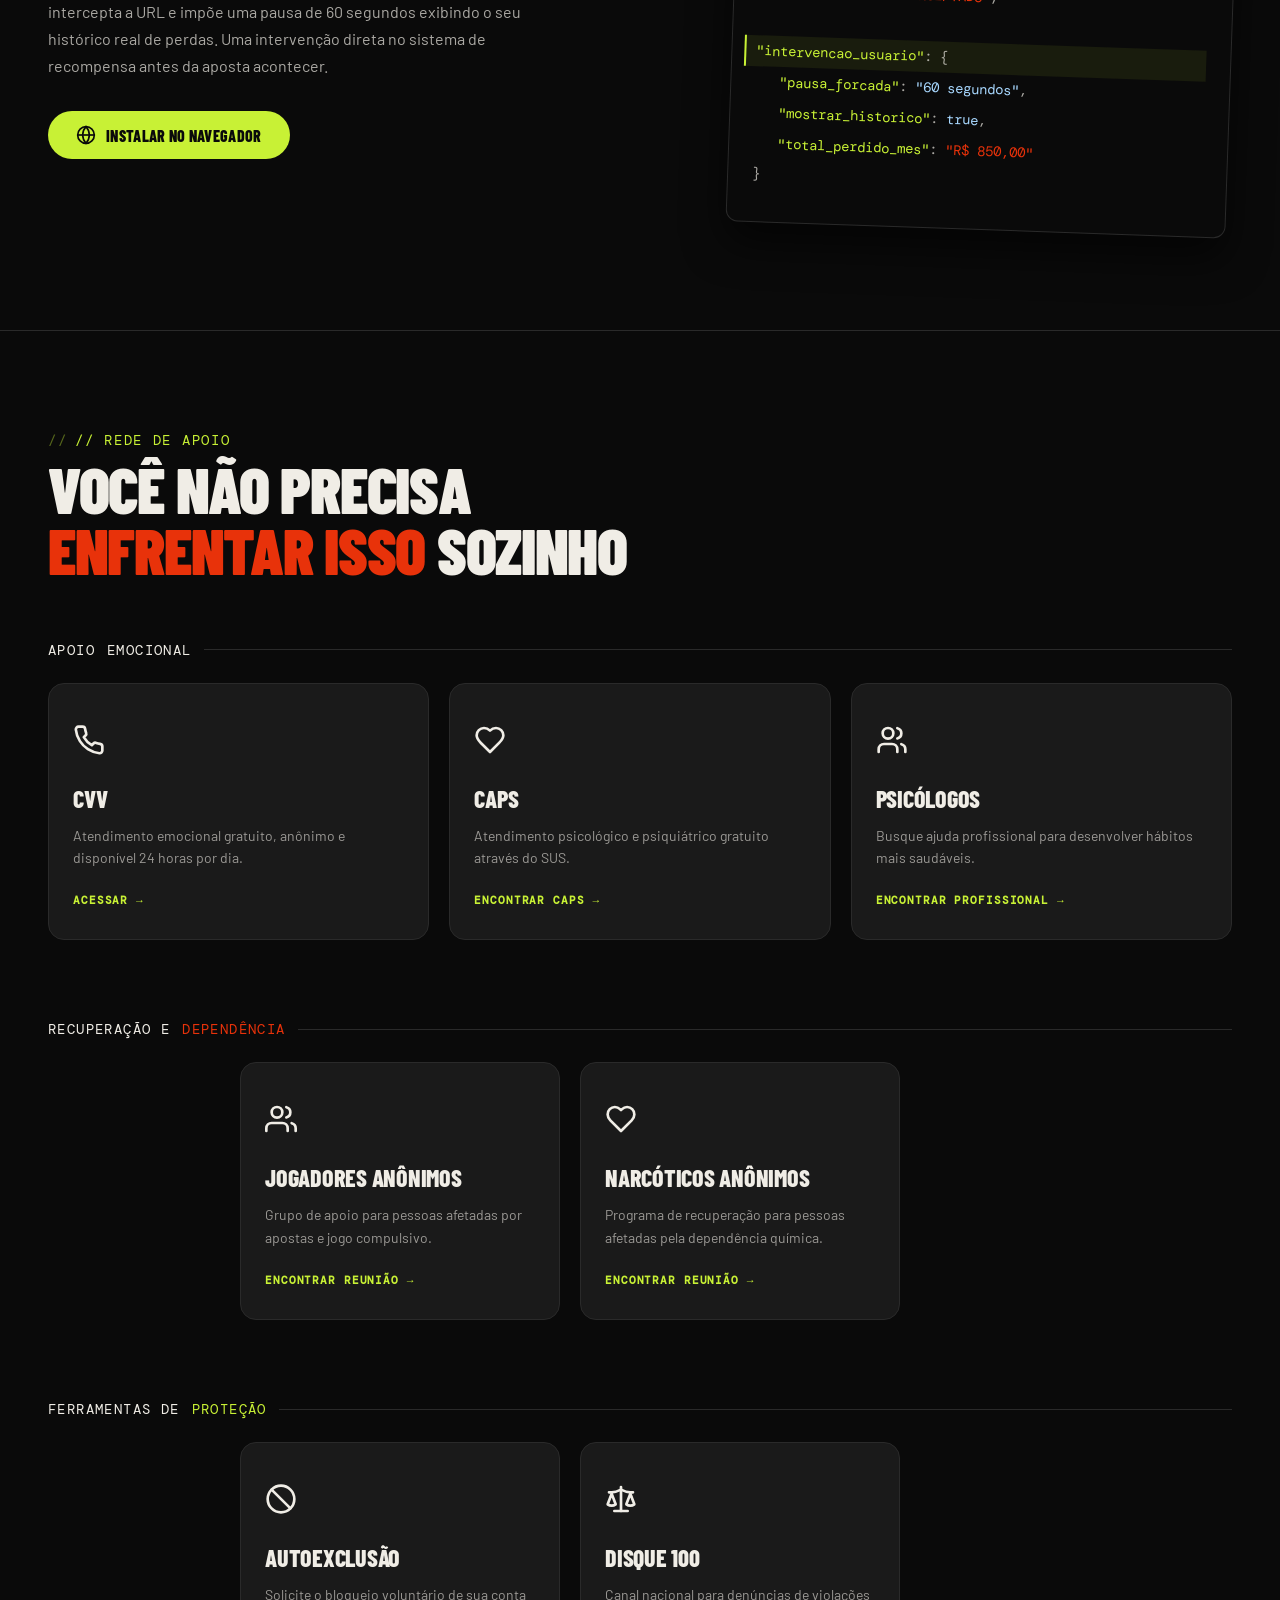
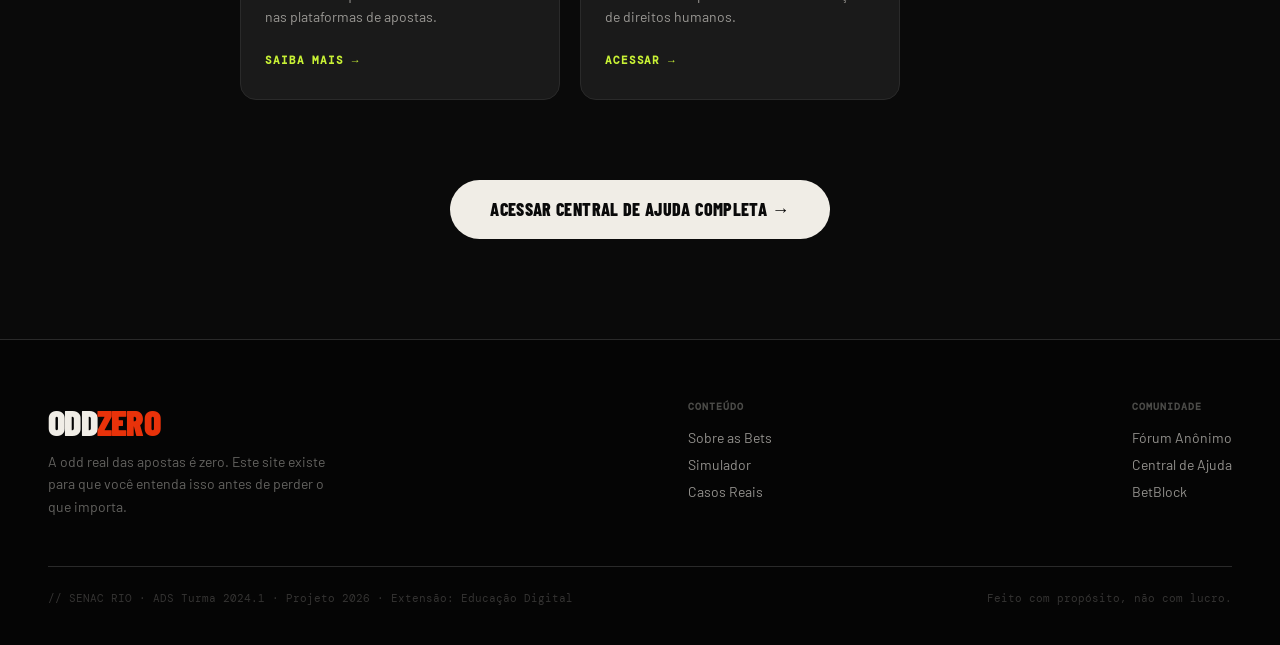
==== commit 83fd4d71: "style: CTA betblock e CTA ajuda" ====
--- a/index.html
+++ b/index.html
@@ -371,24 +371,27 @@
     <a href="simulador.html" class="btn-main">Simular minha perda<span class="arr">→</span></a>
   </div>
   
-  <div class="about-right">
-    <!-- Novo Card Demonstrativo "Tech" -->
-    <div class="wl-visual">
-      <div class="wl-header">
-        <span class="dot red"></span>
-        <span class="dot yellow"></span>
-        <span class="dot green"></span>
-        <span class="wl-title">white_label_config.json</span>
-      </div>
-      <div class="wl-body">
-        <div class="wl-line"><span class="wl-key">"nome_plataforma"</span>: <span class="wl-value">"SuaBet"</span>,</div>
-        <div class="wl-line"><span class="wl-key">"tema_visual"</span>: <span class="wl-value">"Tigre / Avião / Roleta"</span>,</div>
-        <div class="wl-line"><span class="wl-key">"cores_viciantes"</span>: <span class="wl-value">true</span>,</div>
-        <br>
-        <div class="wl-line hl-line"><span class="wl-key">"algoritmo_de_lucro"</span>: {</div>
-        <div class="wl-line indent"><span class="wl-key">"vantagem_banca"</span>: <span class="wl-value">"100% Garantida"</span>,</div>
-        <div class="wl-line indent"><span class="wl-key">"chance_usuario"</span>: <span class="wl-value">"0% a longo prazo"</span></div>
-        <div class="wl-line">}</div>
+<div class="about-right">
+    <div class="sim-teaser-box">
+      <div class="st-header">
+        <span class="st-dot pulse"></span>
+        <span class="st-title">STATUS: DRENANDO SALDO</span>
+      </div>
+      
+      <div class="st-body">
+        <div class="st-label">PROJEÇÃO DE PERDA ACUMULADA</div>
+        <div class="st-value" id="st-counter">- R$ 0,00</div>
+        
+        <div class="st-graph">
+          <svg viewBox="0 0 100 40" preserveAspectRatio="none">
+            <polyline points="0,5 20,8 40,25 60,18 80,35 100,38" fill="none" stroke="var(--red)" stroke-width="2" stroke-linecap="round" stroke-linejoin="round" class="graph-line"/>
+            <polygon points="0,40 0,5 20,8 40,25 60,18 80,35 100,38 100,40" fill="rgba(232, 50, 10, 0.1)" />
+          </svg>
+        </div>
+      </div>
+      
+      <div class="st-footer">
+        <div class="st-code">while (user.balance > 0) { house.win(); }</div>
       </div>
     </div>
   </div>
@@ -461,84 +464,161 @@
 <!-- ══════════════════════════
      BETBLOCK
 ══════════════════════════ -->
-<section class="section" id="betblock" style="border-top: 1px solid #1a1a1a">
-  <div class="section-label">proteção ativa</div>
-  <h2 class="section-h2">INSTALE O <span class="lime">BETBLOCK</span></h2>
-  <div class="betblock-box">
-    <div class="betblock-left">
-      <div class="betblock-icon">🛡️</div>
-      <h3>BetBlock</h3>
-      <p>Detecta URLs de apostas e pausa por 60 segundos mostrando seu histórico real antes de liberar o acesso.</p>
-      <button class="install-btn">🌐 Instalar no Chrome / Firefox</button>
-      <button class="install-btn ghost">📱 Baixar para Android / iOS</button>
-    </div>
-    <div class="betblock-right">
-      <h3>Como funciona</h3>
-      <p>Em vez de bloquear — o que gera rejeição — o BetBlock cria um momento de pausa com informação real antes de você apostar.</p>
-      <ul class="feature-list">
-        <li>Detecta +40 URLs de plataformas de apostas</li>
-        <li>Pausa de 60s com dados do seu histórico</li>
-        <li>Mostra o equivalente real do valor apostado</li>
-        <li>Modo família: bloqueio total para crianças</li>
-        <li>Relatório mensal de acessos evitados</li>
-      </ul>
-    </div>
+<section class="section" id="betblock" style="border-top: 1px solid #1a1a1a; padding-top: 100px; padding-bottom: 100px;">
+  <div class="section-label" style="color: var(--lime);">// proteção ativa</div>
+  <h2 class="section-h2" style="margin-bottom: 60px;">INSTALE O <span class="hl-lime">BETBLOCK</span></h2>
+  
+  <div class="betblock-layout">
+    
+    <!-- Lado Esquerdo: Texto Limpo e CTAs -->
+    <div class="betblock-content">
+      <h3 style="font-family: var(--font-h); font-size: 32px; font-weight: 800; text-transform: uppercase; margin-bottom: 16px;">O Escudo Anti-Dopamina</h3>
+      <p style="font-size: 16px; line-height: 1.7; color: rgba(240,237,230,.7); margin-bottom: 32px; max-width: 480px;">
+        Em vez de apenas bloquear — o que gera frustração —, o BetBlock intercepta a URL e impõe uma pausa de 60 segundos exibindo o seu histórico real de perdas. Uma intervenção direta no sistema de recompensa antes da aposta acontecer.
+      </p>
+      
+      <div style="display: flex; gap: 16px; flex-wrap: wrap;">
+        <button class="btn-main" style="background: var(--lime); color: var(--black);">
+          <svg width="20" height="20" viewBox="0 0 24 24" fill="none" stroke="currentColor" stroke-width="2"><path d="M12 2a10 10 0 1 0 10 10A10 10 0 0 0 12 2Z"/><path d="M12 2a15.3 15.3 0 0 1 4 10 15.3 15.3 0 0 1-4 10 15.3 15.3 0 0 1-4-10 15.3 15.3 0 0 1 4-10z"/><path d="M2 12h20"/></svg>
+          Instalar no Navegador
+        </button>
+      </div>
+    </div>
+    
+    <!-- Lado Direito: A Janela de Terminal Solta -->
+    <div class="betblock-visual">
+      <div class="wl-visual">
+        <div class="wl-header">
+          <span class="dot red"></span>
+          <span class="dot yellow"></span>
+          <span class="dot green"></span>
+          <span class="wl-title">betblock_interceptor.js</span>
+        </div>
+        <div class="wl-body">
+          <div class="wl-line"><span class="wl-key">"status_extensao"</span>: <span class="wl-value">"Ativo"</span>,</div>
+          <div class="wl-line"><span class="wl-key">"url_detectada"</span>: <span class="wl-value">"cassino-online.bet"</span>,</div>
+          <div class="wl-line"><span class="wl-key">"acao"</span>: <span class="wl-value" style="color: var(--red);">"ACESSO INTERCEPTADO"</span>,</div>
+          <br>
+          <div class="wl-line hl-line" style="border-left-color: var(--lime); background: rgba(200, 241, 53, 0.08);"><span class="wl-key">"intervencao_usuario"</span>: {</div>
+          <div class="wl-line indent"><span class="wl-key">"pausa_forcada"</span>: <span class="wl-value">"60 segundos"</span>,</div>
+          <div class="wl-line indent"><span class="wl-key">"mostrar_historico"</span>: <span class="wl-value">true</span>,</div>
+          <div class="wl-line indent"><span class="wl-key">"total_perdido_mes"</span>: <span class="wl-value" style="color: var(--red);">"R$ 850,00"</span></div>
+          <div class="wl-line">}</div>
+        </div>
+      </div>
+    </div>
+
   </div>
 </section>
 
 <!-- ══════════════════════════
      AJUDA
 ══════════════════════════ -->
-<section class="section" id="ajuda" style="border-top: 1px solid #1a1a1a">
-  <div class="section-label">recursos</div>
-  <h2 class="section-h2">PRECISA DE <em>AJUDA?</em></h2>
-  <div class="lf-grid">
-    <div class="lf-card">
-      <div class="lf-card-icon"><svg width="32" height="32" viewBox="0 0 24 24" fill="none" stroke="currentColor" stroke-width="2"><path d="M22 16.92v3a2 2 0 0 1-2.18 2 19.79 19.79 0 0 1-8.63-3.07 19.5 19.5 0 0 1-6-6 19.79 19.79 0 0 1-3.07-8.67A2 2 0 0 1 4.11 2h3a2 2 0 0 1 2 1.72 12.84 12.84 0 0 0 .7 2.81 2 2 0 0 1-.45 2.11L8.09 9.91a16 16 0 0 0 6 6l1.27-1.27a2 2 0 0 1 2.11-.45 12.84 12.84 0 0 0 2.81.7A2 2 0 0 1 22 16.92z"/></svg></div>
-      <h3>CVV</h3>
-      <p>Acolhimento emocional gratuito 24h. Ligue 188 ou acesse o chat online.</p>
-      <a href="https://www.cvv.org.br" target="_blank" class="lf-link">cvv.org.br →</a>
-    </div>
-    <div class="lf-card">
-      <div class="lf-card-icon"><svg width="32" height="32" viewBox="0 0 24 24" fill="none" stroke="currentColor" stroke-width="2"><path d="M19 14c1.49-1.46 3-3.21 3-5.5A5.5 5.5 0 0 0 16.5 3c-1.76 0-3 .5-4.5 2-1.5-1.5-2.74-2-4.5-2A5.5 5.5 0 0 0 2 8.5c0 2.3 1.5 4.05 3 5.5l7 7Z"/></svg></div>
-      <h3>CAPS</h3>
-      <p>Atendimento psicológico gratuito pelo SUS para dependência comportamental.</p>
-      <a href="#" class="lf-link">Encontrar o mais próximo →</a>
-    </div>
-    <div class="lf-card">
-      <div class="lf-card-icon"><svg width="32" height="32" viewBox="0 0 24 24" fill="none" stroke="currentColor" stroke-width="2"><path d="m16 16 3-8 3 8c-.87.65-1.92 1-3 1s-2.13-.35-3-1Z"/><path d="m2 16 3-8 3 8c-.87.65-1.92 1-3 1s-2.13-.35-3-1Z"/><path d="M7 21h10"/><path d="M12 3v18"/><path d="M3 7h2c2 0 5-1 7-2 2 1 5 2 7 2h2"/></svg></div>
-      <h3>Procon</h3>
-      <p>Bet usou influencer pra te enganar? Você pode denunciar formalmente.</p>
-      <a href="#" class="lf-link">Como denunciar →</a>
-    </div>
-    <div class="lf-card">
-      <svg width="32" height="32" viewBox="0 0 24 24" fill="none" stroke="currentColor" stroke-width="2" stroke-linecap="round" stroke-linejoin="round">
-        <path d="M16 21v-2a4 4 0 0 0-4-4H6a4 4 0 0 0-4 4v2"/>
-        <circle cx="9" cy="7" r="4"/>
-        <path d="M22 21v-2a4 4 0 0 0-3-3.87"/>
-        <path d="M16 3.13a4 4 0 0 1 0 7.75"/>
-      </svg>
-      <h3>Jogadores Anônimos</h3>
-      <p>Grupos de apoio presenciais e online para dependência de jogos.</p>
-      <a href="https://www.jogadoresanonimos.org.br" target="_blank" class="lf-link">jogadoresanonimos.org.br →</a>
-    </div>
-    <div class="lf-card">
-      <div class="lf-card-icon"><svg width="32" height="32" viewBox="0 0 24 24" fill="none" stroke="currentColor" stroke-width="2"><rect width="18" height="11" x="3" y="11" rx="2" ry="2"/><path d="M7 11V7a5 5 0 0 1 10 0v4"/></svg></div>
-      <h3>Bloqueadores infantis</h3>
-      <p>Apps para bloquear acesso de crianças a plataformas de apostas.</p>
-      <a href="#" class="lf-link">Ver apps recomendados →</a>
-    </div>
-    <div class="lf-card">
-      <svg width="32" height="32" viewBox="0 0 24 24" fill="none" stroke="currentColor" stroke-width="2" stroke-linecap="round" stroke-linejoin="round">
-        <path d="M12 22s8-4 8-10V5l-8-3-8 3v7c0 6 8 10 8 10z"/>
-        <path d="m14.5 9-5 5"/>
-        <path d="m9.5 9 5 5"/>
-      </svg>
-      <h3>GamBan</h3>
-      <p>Software que bloqueia todas as plataformas no dispositivo por tempo determinado.</p>
-      <a href="https://gamban.com" target="_blank" class="lf-link">gamban.com →</a>
-    </div>
-  </div>
+<section class="section" id="ajuda" style="border-top: 1px solid var(--gray2); padding-top: 100px; padding-bottom: 100px;">
+  <div class="section-label" style="color: var(--lime);">// rede de apoio</div>
+  <h2 class="section-h2" style="margin-bottom: 60px;">VOCÊ NÃO PRECISA <br><em>ENFRENTAR ISSO</em> SOZINHO</h2>
+
+  <!-- APOIO EMOCIONAL -->
+  <div class="help-group">
+    <div class="help-group-title">APOIO <span>EMOCIONAL</span></div>
+    <div class="lf-grid">
+      
+      <div class="lf-card">
+        <div class="lf-card-icon">
+          <!-- Ícone Telefone -->
+          <svg width="32" height="32" viewBox="0 0 24 24" fill="none" stroke="currentColor" stroke-width="2" stroke-linecap="round" stroke-linejoin="round"><path d="M22 16.92v3a2 2 0 0 1-2.18 2 19.79 19.79 0 0 1-8.63-3.07 19.5 19.5 0 0 1-6-6 19.79 19.79 0 0 1-3.07-8.67A2 2 0 0 1 4.11 2h3a2 2 0 0 1 2 1.72 12.84 12.84 0 0 0 .7 2.81 2 2 0 0 1-.45 2.11L8.09 9.91a16 16 0 0 0 6 6l1.27-1.27a2 2 0 0 1 2.11-.45 12.84 12.84 0 0 0 2.81.7A2 2 0 0 1 22 16.92z"/></svg>
+        </div>
+        <h3>CVV</h3>
+        <p>Atendimento emocional gratuito, anônimo e disponível 24 horas por dia.</p>
+        <a href="https://www.cvv.org.br" target="_blank" class="lf-link">Acessar →</a>
+      </div>
+      
+      <div class="lf-card">
+        <div class="lf-card-icon">
+          <!-- Ícone Coração/Cuidado -->
+          <svg width="32" height="32" viewBox="0 0 24 24" fill="none" stroke="currentColor" stroke-width="2" stroke-linecap="round" stroke-linejoin="round"><path d="M19 14c1.49-1.46 3-3.21 3-5.5A5.5 5.5 0 0 0 16.5 3c-1.76 0-3 .5-4.5 2-1.5-1.5-2.74-2-4.5-2A5.5 5.5 0 0 0 2 8.5c0 2.3 1.5 4.05 3 5.5l7 7Z"/></svg>
+        </div>
+        <h3>CAPS</h3>
+        <p>Atendimento psicológico e psiquiátrico gratuito através do SUS.</p>
+        <a href="https://www.gov.br/saude/pt-br/assuntos/noticias/2025/setembro/saude-mental-no-sus-saiba-como-buscar-atendimento" target="_blank" class="lf-link">Encontrar CAPS →</a>
+      </div>
+      
+      <div class="lf-card">
+        <div class="lf-card-icon">
+          <!-- Ícone Usuário/Mente -->
+          <svg width="32" height="32" viewBox="0 0 24 24" fill="none" stroke="currentColor" stroke-width="2" stroke-linecap="round" stroke-linejoin="round"><path d="M16 21v-2a4 4 0 0 0-4-4H6a4 4 0 0 0-4 4v2"/><circle cx="9" cy="7" r="4"/><path d="M22 21v-2a4 4 0 0 0-3-3.87"/><path d="M16 3.13a4 4 0 0 1 0 7.75"/></svg>
+        </div>
+        <h3>Psicólogos</h3>
+        <p>Busque ajuda profissional para desenvolver hábitos mais saudáveis.</p>
+        <a href="https://site.cfp.org.br" target="_blank" class="lf-link">Encontrar profissional →</a>
+      </div>
+      
+    </div>
+  </div>
+
+  <!-- DEPENDÊNCIA -->
+  <div class="help-group">
+    <div class="help-group-title danger">RECUPERAÇÃO E <span>DEPENDÊNCIA</span></div>
+    <div class="lf-grid" style="grid-template-columns: repeat(auto-fit, minmax(240px, 320px)); max-width: 800px; margin: 0 auto;">
+      
+      <div class="lf-card">
+        <div class="lf-card-icon">
+          <!-- Ícone Grupo/Apoio -->
+          <svg width="32" height="32" viewBox="0 0 24 24" fill="none" stroke="currentColor" stroke-width="2" stroke-linecap="round" stroke-linejoin="round"><path d="M17 21v-2a4 4 0 0 0-4-4H5a4 4 0 0 0-4 4v2"/><circle cx="9" cy="7" r="4"/><path d="M23 21v-2a4 4 0 0 0-3-3.87"/><path d="M16 3.13a4 4 0 0 1 0 7.75"/></svg>
+        </div>
+        <h3>Jogadores Anônimos</h3>
+        <p>Grupo de apoio para pessoas afetadas por apostas e jogo compulsivo.</p>
+        <a href="https://jogadoresanonimos.org.br" target="_blank" class="lf-link">Encontrar reunião →</a>
+      </div>
+      
+      <div class="lf-card">
+        <div class="lf-card-icon">
+          <!-- Ícone Coração Ativo -->
+          <svg width="32" height="32" viewBox="0 0 24 24" fill="none" stroke="currentColor" stroke-width="2" stroke-linecap="round" stroke-linejoin="round"><path d="M20.42 4.58a5.4 5.4 0 0 0-7.65 0l-.77.78-.77-.78a5.4 5.4 0 0 0-7.65 0C1.46 6.7 1.33 10.28 4 13l8 8 8-8c2.67-2.72 2.54-6.3.42-8.42z"/></svg>
+        </div>
+        <h3>Narcóticos Anônimos</h3>
+        <p>Programa de recuperação para pessoas afetadas pela dependência química.</p>
+        <a href="https://www.na.org.br" target="_blank" class="lf-link">Encontrar reunião →</a>
+      </div>
+      
+    </div>
+  </div>
+
+  <!-- PROTEÇÃO -->
+  <div class="help-group">
+    <div class="help-group-title lime">FERRAMENTAS DE <span>PROTEÇÃO</span></div>
+    
+    <!-- Adicionamos o style inline para travar a largura e centralizar os 2 cards -->
+    <div class="lf-grid" style="grid-template-columns: repeat(auto-fit, minmax(240px, 320px)); max-width: 800px; margin: 0 auto;">
+      
+      <div class="lf-card">
+        <div class="lf-card-icon">
+          <!-- Ícone Bloqueio -->
+          <svg width="32" height="32" viewBox="0 0 24 24" fill="none" stroke="currentColor" stroke-width="2" stroke-linecap="round" stroke-linejoin="round"><circle cx="12" cy="12" r="10"/><line x1="4.93" y1="4.93" x2="19.07" y2="19.07"/></svg>
+        </div>
+        <h3>Autoexclusão</h3>
+        <p>Solicite o bloqueio voluntário de sua conta nas plataformas de apostas.</p>
+        <a href="https://www.gov.br/fazenda/pt-br/composicao/orgaos/secretaria-de-premios-e-apostas/autoexclusao" target="_blank" class="lf-link">Saiba mais →</a>
+      </div>
+      
+      <div class="lf-card">
+        <div class="lf-card-icon">
+          <!-- Ícone Balança de Justiça -->
+          <svg width="32" height="32" viewBox="0 0 24 24" fill="none" stroke="currentColor" stroke-width="2" stroke-linecap="round" stroke-linejoin="round"><path d="m16 16 3-8 3 8c-.87.65-1.92 1-3 1s-2.13-.35-3-1Z"/><path d="m2 16 3-8 3 8c-.87.65-1.92 1-3 1s-2.13-.35-3-1Z"/><path d="M7 21h10"/><path d="M12 3v18"/><path d="M3 7h2c2 0 5-1 7-2 2 1 5 2 7 2h2"/></svg>
+        </div>
+        <h3>Disque 100</h3>
+        <p>Canal nacional para denúncias de violações de direitos humanos.</p>
+        <a href="https://www.gov.br/pt-br/servicos/denunciar-violacao-de-direitos-humanos" target="_blank" class="lf-link">Acessar →</a>
+      </div>
+      
+    </div>
+  </div>
+
+  <!-- CTA FINAL PARA A PÁGINA DEDICADA -->
+  <div style="text-align: center; margin-top: 80px;">
+    <a href="ajuda.html" class="btn-main" style="background: var(--white); color: var(--black); padding: 18px 40px; font-size: 18px;">ACESSAR CENTRAL DE AJUDA COMPLETA →</a>
+  </div>
+
 </section>
 
 <!-- ══════════════════════════
--- a/assets/css/home.css
+++ b/assets/css/home.css
@@ -719,66 +719,111 @@
   color: var(--white);
 }
 
-.wl-visual {
+/* ═══════════════════════════════
+   TEASER ANIMADO SIMULADOR (FRUFRU)
+═══════════════════════════════ */
+.sim-teaser-box {
   background: #0A0A0A;
   border: 1px solid var(--gray2);
-  border-radius: 12px;
+  border-radius: 16px;
   overflow: hidden;
-  font-family: var(--font-m); 
-  box-shadow: 0 20px 40px rgba(0,0,0,0.6);
-  transform: rotate(-2deg); 
+  box-shadow: 0 20px 40px rgba(0,0,0,0.8);
+  font-family: var(--font-m);
+  transform: rotate(2deg); /* Mantive aquele tilt charmoso */
   transition: transform 0.3s ease;
 }
 
-.wl-visual:hover {
+.sim-teaser-box:hover {
   transform: rotate(0deg);
 }
 
-.wl-header {
+.st-header {
+  background: #111;
+  padding: 12px 20px;
+  border-bottom: 1px solid var(--gray2);
+  display: flex;
+  align-items: center;
+  gap: 10px;
+}
+
+.st-dot {
+  width: 8px;
+  height: 8px;
+  background: var(--red);
+  border-radius: 50%;
+}
+
+/* Animação do Ponto Vermelho Piscando (Gravação) */
+.st-dot.pulse {
+  animation: redPulse 1.5s infinite;
+}
+
+@keyframes redPulse {
+  0% { box-shadow: 0 0 0 0 rgba(232, 50, 10, 0.7); }
+  70% { box-shadow: 0 0 0 8px rgba(232, 50, 10, 0); }
+  100% { box-shadow: 0 0 0 0 rgba(232, 50, 10, 0); }
+}
+
+.st-title {
+  font-size: 11px;
+  color: var(--red);
+  letter-spacing: 0.1em;
+  font-weight: 700;
+}
+
+.st-body {
+  padding: 30px 24px;
+  position: relative;
+}
+
+.st-label {
+  font-size: 12px;
+  color: rgba(240, 237, 230, .5);
+  margin-bottom: 10px;
+  text-transform: uppercase;
+  letter-spacing: 0.05em;
+}
+
+.st-value {
+  font-family: var(--font-h);
+  font-size: clamp(38px, 5vw, 56px);
+  font-weight: 900;
+  color: var(--white);
+  line-height: 1;
+  margin-bottom: 20px;
+  text-shadow: 0 0 20px rgba(232, 50, 10, 0.4);
+}
+
+.st-graph {
+  width: 100%;
+  height: 80px;
+}
+
+.st-graph svg {
+  width: 100%;
+  height: 100%;
+  overflow: visible;
+}
+
+/* Anima a linha do gráfico correndo para baixo */
+.graph-line {
+  stroke-dasharray: 200;
+  stroke-dashoffset: 200;
+  animation: drawLine 3.5s linear infinite;
+}
+
+@keyframes drawLine {
+  0% { stroke-dashoffset: 200; }
+  40% { stroke-dashoffset: 0; }
+  100% { stroke-dashoffset: 0; }
+}
+
+.st-footer {
   background: #151515;
-  padding: 12px 16px;
-  display: flex;
-  align-items: center;
-  gap: 8px;
-  border-bottom: 1px solid var(--gray2);
-}
-
-.wl-header .dot {
-  width: 12px;
-  height: 12px;
-  border-radius: 50%;
-}
-
-.dot.red { background: #ff5f56; }
-.dot.yellow { background: #ffbd2e; }
-.dot.green { background: #27c93f; }
-
-.wl-title {
-  margin-left: 10px;
-  color: rgba(240, 237, 230, .4);
-  font-size: 12px;
-  letter-spacing: .05em;
-}
-
-.wl-body {
-  padding: 24px;
-  color: rgba(240, 237, 230, .7);
-  font-size: 14px;
-  line-height: 2;
-}
-
-.wl-key { color: var(--lime); }
-.wl-value { color: #A8D8FF; }
-
-.wl-line.hl-line {
-  background: rgba(232, 50, 10, 0.08);
-  border-left: 2px solid var(--red);
-  padding-left: 10px;
-  margin-left: -12px;
-}
-
-.wl-line.indent {
-  padding-left: 24px;
+  padding: 12px 24px;
+  border-top: 1px solid var(--gray2);
+  font-size: 11px;
+  color: var(--lime);
 }
 
 /* ═══════════════════════════════
@@ -1042,100 +1087,103 @@
 /* ═══════════════════════════════
    SEÇÃO: BETBLOCK
 ═══════════════════════════════ */
-.betblock-box {
-  background: var(--gray);
-  border: 1px solid var(--gray2);
-  border-radius: 20px;
-  overflow: hidden;
+.betblock-layout {
   display: grid;
   grid-template-columns: 1fr 1fr;
-  gap: 0;
-}
-.betblock-left {
-  background: linear-gradient(135deg, #0a1a0a, #0d2010);
-  padding: 40px;
+  gap: 80px;
+  align-items: center;
+}
+
+.betblock-content {
   display: flex;
   flex-direction: column;
-  gap: 20px;
-  align-items: flex-start;
-  border-right: 1px solid var(--gray2);
-}
-.betblock-icon { font-size: 64px; line-height: 1; }
-.betblock-left h3 {
-  font-family: var(--font-h);
-  font-size: 36px;
-  font-weight: 900;
-  text-transform: uppercase;
-  color: var(--lime);
-  line-height: 1;
-}
-.betblock-left p {
+  justify-content: center;
+}
+
+/* Aproveita o estilo geral de botões, mas com uma variante "Ghost" */
+.btn-main.ghost {
+  background: transparent;
+  color: var(--white);
+  border: 1px solid rgba(255,255,255,0.2);
+}
+.btn-main.ghost:hover {
+  background: rgba(255,255,255,0.1);
+  transform: translateY(-2px);
+}
+
+.betblock-visual {
+  display: flex;
+  align-items: center;
+  justify-content: flex-end;
+}
+
+/* O Terminal flutuante */
+.wl-visual {
+  background: #0A0A0A;
+  border: 1px solid var(--gray2);
+  border-radius: 12px;
+  overflow: hidden;
+  font-family: var(--font-m);
+  box-shadow: 0 20px 40px rgba(0,0,0,0.6);
+  transform: rotate(2deg); 
+  transition: transform 0.3s ease;
+  width: 100%;
+  max-width: 500px;
+}
+
+.wl-visual:hover {
+  transform: rotate(0deg);
+}
+
+.wl-header {
+  background: #151515;
+  padding: 12px 16px;
+  display: flex;
+  align-items: center;
+  gap: 8px;
+  border-bottom: 1px solid var(--gray2);
+}
+
+.wl-header .dot { width: 12px; height: 12px; border-radius: 50%; }
+.dot.red { background: #ff5f56; }
+.dot.yellow { background: #ffbd2e; }
+.dot.green { background: #27c93f; }
+
+.wl-title {
+  margin-left: 10px;
+  color: rgba(240, 237, 230, .4);
+  font-size: 12px;
+  letter-spacing: .05em;
+}
+
+.wl-body {
+  padding: 32px 24px;
+  color: rgba(240, 237, 230, .7);
   font-size: 14px;
-  color: rgba(240, 237, 230, .6);
-  line-height: 1.7;
-}
-.install-btn {
-  display: flex;
-  align-items: center;
-  gap: 10px;
-  background: var(--lime);
-  color: var(--black);
-  padding: 13px 20px;
-  border-radius: 12px;
-  font-family: var(--font-b);
-  font-size: 14px;
-  font-weight: 700;
-  border: none;
-  cursor: none;
-  width: 100%;
-  transition: transform .15s;
-}
-.install-btn:hover { transform: scale(1.02); }
-.install-btn.ghost {
-  background: rgba(240, 237, 230, .06);
-  color: rgba(240, 237, 230, .7);
-  border: 1px solid rgba(240, 237, 230, .12);
-}
-.betblock-right { padding: 40px; }
-.betblock-right h3 {
-  font-family: var(--font-h);
-  font-size: 24px;
-  font-weight: 800;
-  text-transform: uppercase;
-  margin-bottom: 14px;
-}
-.betblock-right p {
-  font-size: 14px;
-  color: rgba(240, 237, 230, .6);
-  line-height: 1.7;
-  margin-bottom: 20px;
-}
-.feature-list {
-  list-style: none;
-  display: flex;
-  flex-direction: column;
-  gap: 10px;
-}
-.feature-list li {
-  font-size: 13px;
-  color: rgba(240, 237, 230, .6);
-  display: flex;
-  align-items: center;
-  gap: 10px;
-}
-.feature-list li::before {
-  content: '✓';
-  width: 20px;
-  height: 20px;
-  background: var(--lime);
-  color: var(--black);
-  border-radius: 50%;
-  display: flex;
-  align-items: center;
-  justify-content: center;
-  font-size: 10px;
-  font-weight: 800;
-  flex-shrink: 0;
+  line-height: 2.2;
+}
+
+.wl-key { color: var(--lime); }
+.wl-value { color: #A8D8FF; }
+
+.wl-line.hl-line {
+  background: rgba(232, 50, 10, 0.08);
+  border-left: 2px solid var(--red);
+  padding-left: 10px;
+  margin-left: -12px;
+}
+
+.wl-line.indent { padding-left: 24px; }
+
+/* Responsivo */
+@media (max-width: 768px) {
+  .betblock-layout {
+    grid-template-columns: 1fr;
+    gap: 40px;
+  }
+  .betblock-visual {
+    justify-content: center;
+  }
 }
 
 /* ═══════════════════════════════
@@ -1168,51 +1216,101 @@
 
 
 /* ═══════════════════════════════
-   SEÇÕES LOW-FI (AJUDA ETC.)
+   SEÇÃO DE AJUDA
 ═══════════════════════════════ */
+.help-group {
+  margin: 0 auto 80px auto;
+}
+.help-group:last-child {
+  margin-bottom: 0;
+}
+
+.help-group-title {
+  font-family: var(--font-m);
+  font-size: 14px;
+  letter-spacing: 0.1em;
+  text-transform: uppercase;
+  margin-bottom: 24px;
+  color: var(--white);
+  display: flex;
+  align-items: center;
+  gap: 12px;
+}
+
+.help-group-title::after {
+  content: '';
+  flex: 1;
+  height: 1px;
+  background: var(--gray2);
+}
+
+.help-group-title span { color: var(--white); }
+.help-group-title.lime span { color: var(--lime); }
+.help-group-title.danger span { color: var(--red); }
+
 .lf-grid {
   display: grid;
-  grid-template-columns: repeat(auto-fill, minmax(240px, 1fr));
-  gap: 16px;
-}
+  grid-template-columns: repeat(auto-fit, minmax(280px, 1fr));
+  gap: 20px;
+}
+
 .lf-card {
   background: var(--gray);
   border: 1px solid var(--gray2);
   border-radius: 16px;
-  padding: 24px;
-  transition: border-color .2s, transform .2s;
-}
+  padding: 32px 24px;
+  transition: all .3s cubic-bezier(0.25, 0.46, 0.45, 0.94);
+  display: flex;
+  flex-direction: column;
+}
+
 .lf-card:hover {
   border-color: rgba(240, 237, 230, .2);
-  transform: translateY(-3px);
-}
-.lf-card-icon { font-size: 32px; margin-bottom: 14px; }
+  transform: translateY(-5px);
+  background: #1e1e1e;
+}
+
+.help-group-title.lime + .lf-grid .lf-card:hover { border-color: var(--lime); }
+.help-group-title.danger + .lf-grid .lf-card:hover { border-color: var(--red); }
+
+.lf-card-icon { font-size: 40px; margin-bottom: 20px; }
+
 .lf-card h3 {
   font-family: var(--font-h);
-  font-size: 20px;
+  font-size: 24px;
   font-weight: 800;
   text-transform: uppercase;
-  margin-bottom: 6px;
+  margin-bottom: 12px;
   letter-spacing: -.01em;
 }
+
 .lf-card p {
-  font-size: 13px;
-  color: rgba(240, 237, 230, .5);
+  font-size: 14px;
+  color: rgba(240, 237, 230, .6);
   line-height: 1.6;
-  margin-bottom: 14px;
-}
+  margin-bottom: 24px;
+  flex: 1;
+}
+
 .lf-link {
   font-family: var(--font-m);
   font-size: 11px;
-  letter-spacing: .06em;
+  letter-spacing: .08em;
   text-transform: uppercase;
   color: var(--lime);
   text-decoration: none;
   display: flex;
   align-items: center;
   gap: 6px;
-}
-.lf-link:hover { text-decoration: underline; }
+  font-weight: 700;
+}
+
+.lf-link:hover { color: var(--white); }
+
+@media (max-width: 768px) {
+  .help-group { margin-bottom: 50px; }
+  .lf-grid { grid-template-columns: 1fr; }
+}
 
 /* ═══════════════════════════════
    RESPONSIVIDADE GERAL (MOBILE)
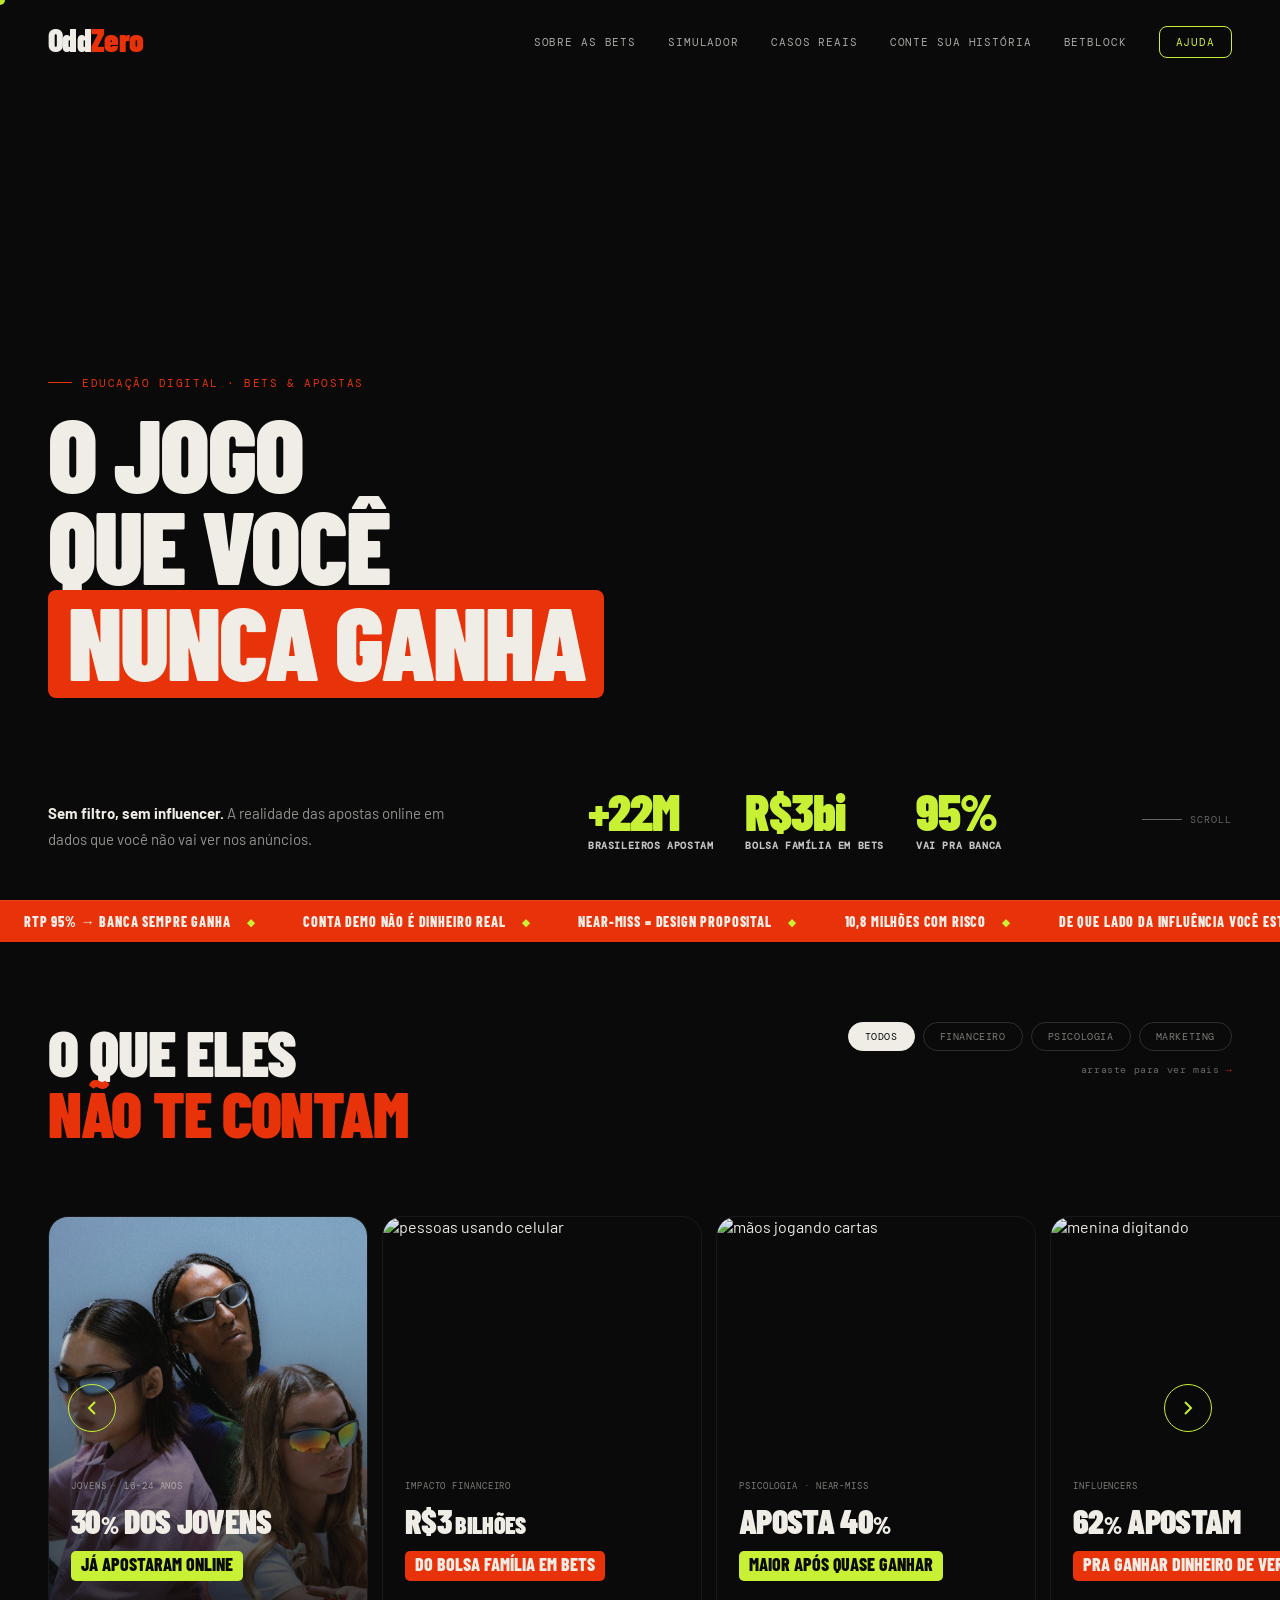
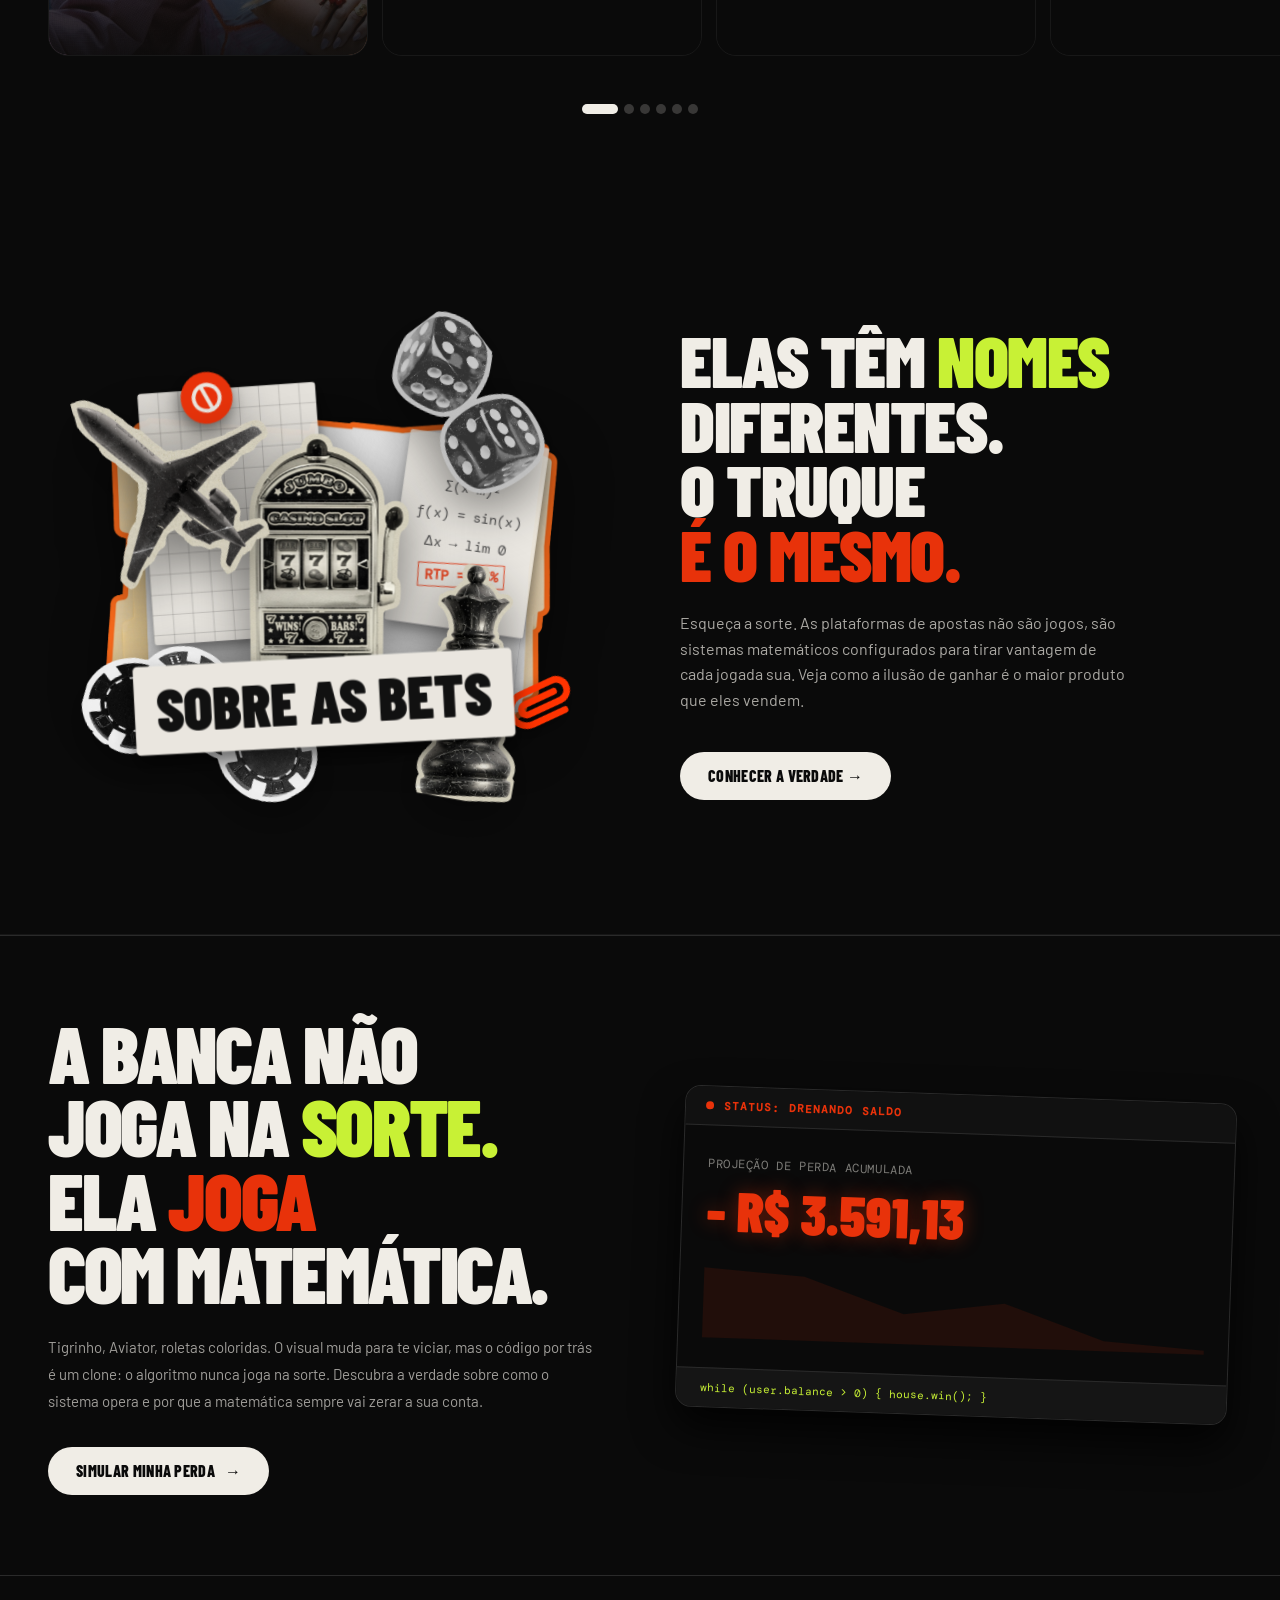
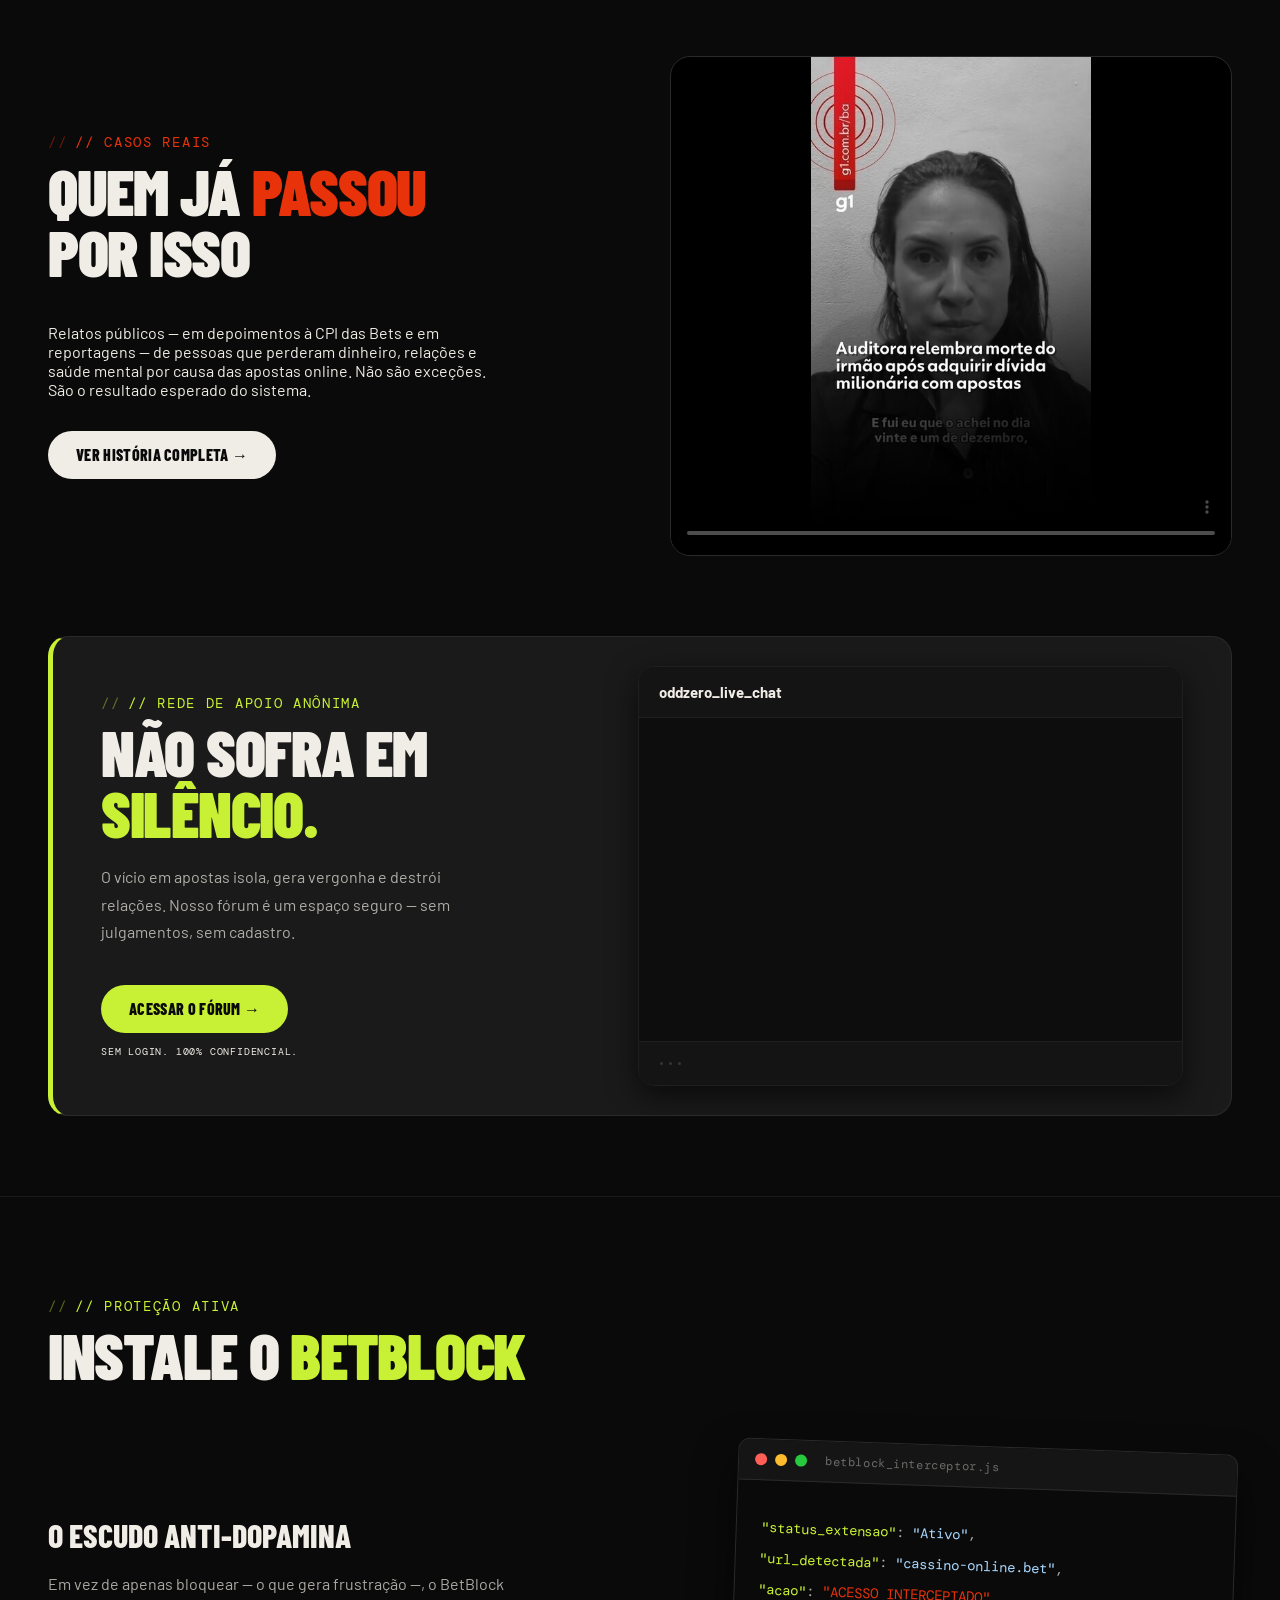
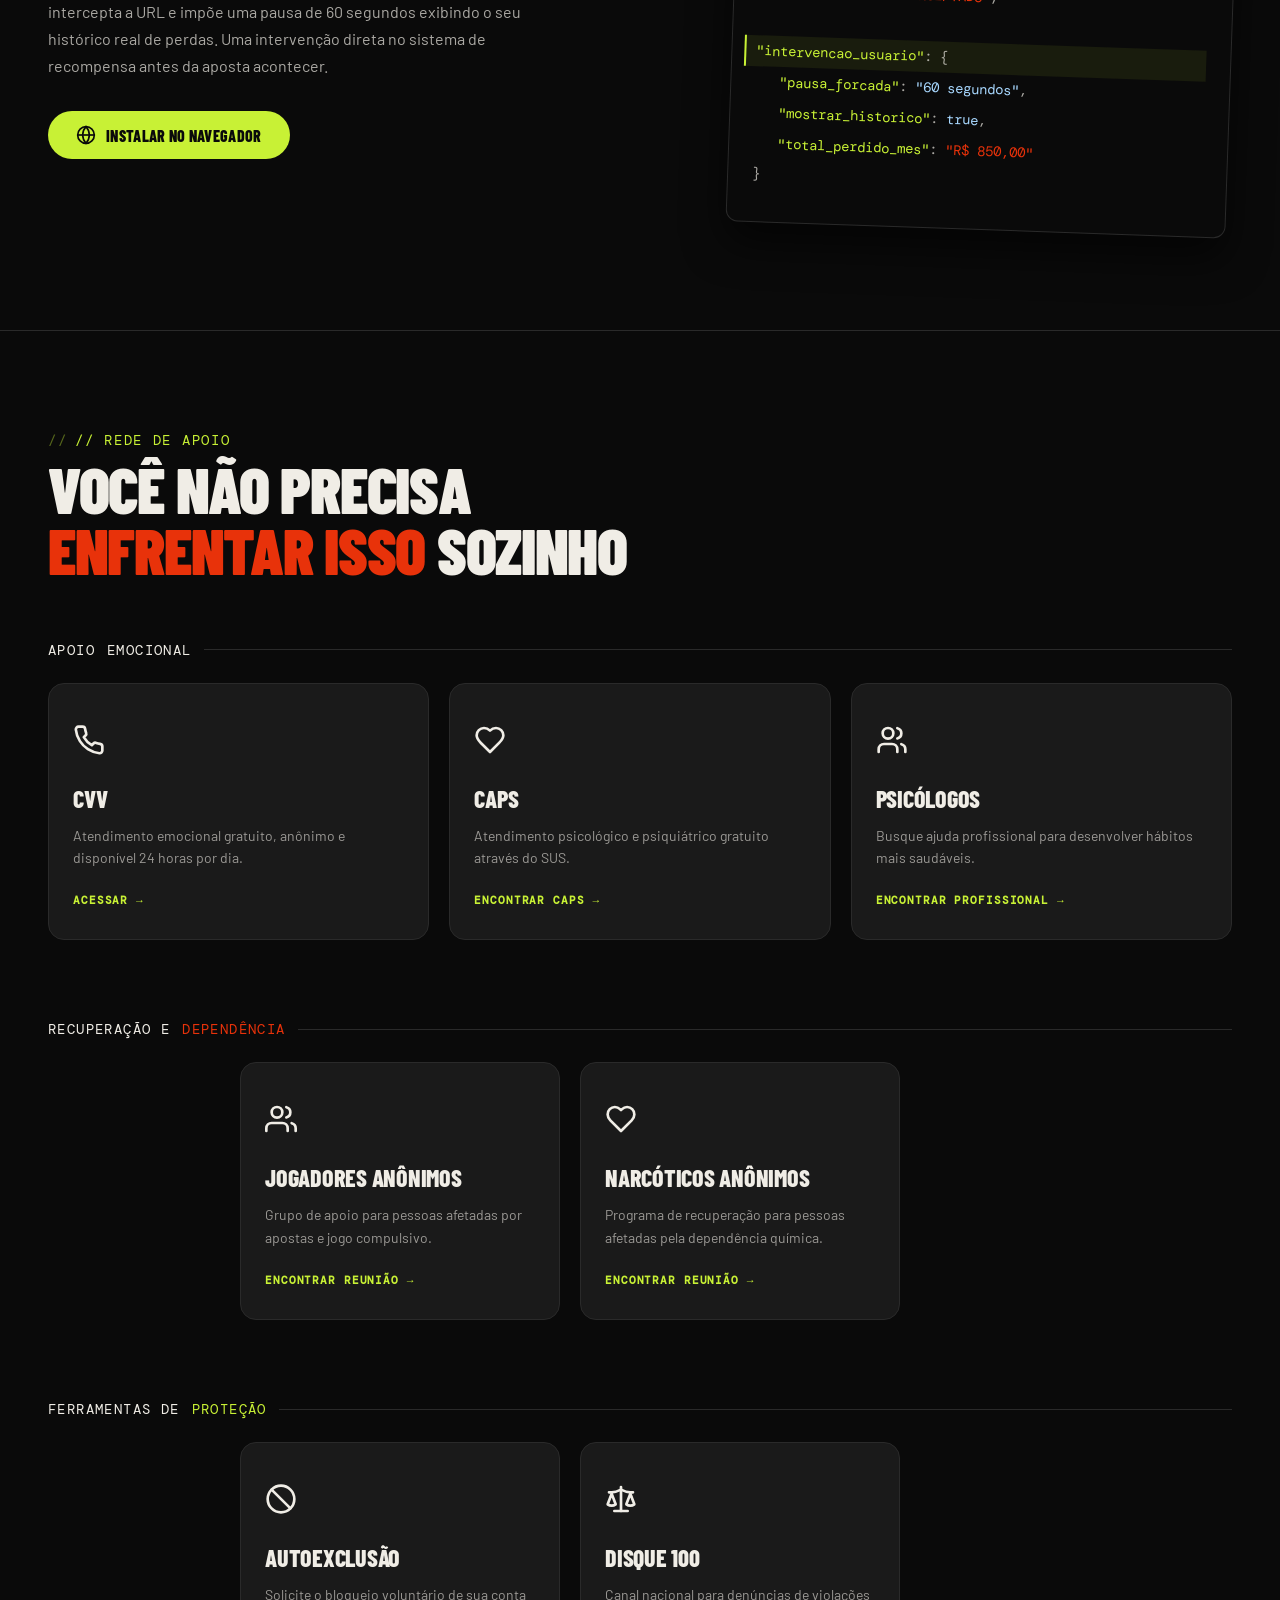
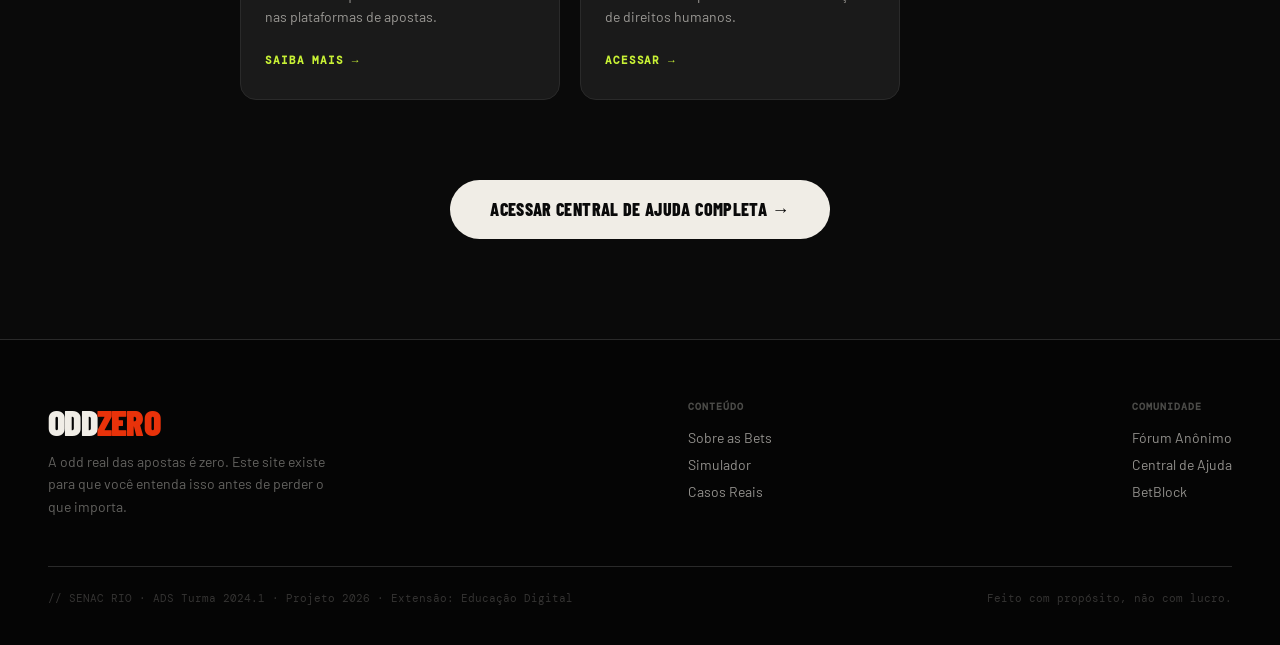
==== commit 0252d27a: "feat: página "sobre bets"" ====
--- a/index.html
+++ b/index.html
@@ -31,7 +31,7 @@
     <svg width="24" height="24" viewBox="0 0 24 24" fill="none" stroke="currentColor" stroke-width="2"><path d="M3 12h18M3 6h18M3 18h18"/></svg>
   </button>
   
-  <ul class="nav-links">
+  <ul class="nav-links" id="nav-links">
     <li><a href="bets.html">Sobre as Bets</a></li>
     <li><a href="simulador.html">Simulador</a></li>
     <li><a href="casos-reais.html">Casos Reais</a></li>
--- a/assets/css/global.css
+++ b/assets/css/global.css
@@ -105,7 +105,7 @@
   font-size: 11px;
   letter-spacing: .08em;
   text-transform: uppercase;
-  color: rgba(243, 241, 235, 0.6);
+  color: rgba(243, 241, 235, 0.678);
   text-decoration: none;
   transition: color .2s;
   position: relative;
@@ -299,16 +299,19 @@
   border: none;
   color: var(--white);
   z-index: 101;
-}
-
-@media (max-width: 768px) {
+  cursor: pointer;
+}
+
+@media (max-width: 900px) {
   nav, footer, .section {
     padding-left: 20px;
     padding-right: 20px;
   }
+  
   .mobile-menu-btn {
     display: block;
   }
+  
   .nav-links {
     display: flex;
     flex-direction: column;
@@ -317,39 +320,20 @@
     right: -100%;
     width: 100vw;
     height: 100vh;
-    background: rgba(10, 10, 10, 0.95);
+    background: rgba(10, 10, 10, 0.98);
     backdrop-filter: blur(12px);
     padding-top: 100px;
     align-items: center;
-    gap: 40px;
-    transition: right 0.3s ease;
+    gap: 30px;
+    transition: right 0.4s cubic-bezier(0.25, 0.46, 0.45, 0.94);
     z-index: 100;
   }
+  
   .nav-links.active {
     right: 0;
   }
+  
   .nav-links a {
-    font-size: 20px;
-  }
-}
-
-@media (max-width: 768px) {
-  .nav-links {
-    position: absolute;
-    top: 70px;
-    left: 0;
-    width: 100%;
-    background: var(--black);
-    flex-direction: column;
-    padding: 20px;
-    gap: 20px;
-    border-bottom: 1px solid var(--gray2);
-    /* Esconde o menu por padrão */
-    display: none; 
-    z-index: 100;
-  }
-
-  .nav-links.active {
-    display: flex; 
+    font-size: 18px;
   }
 }
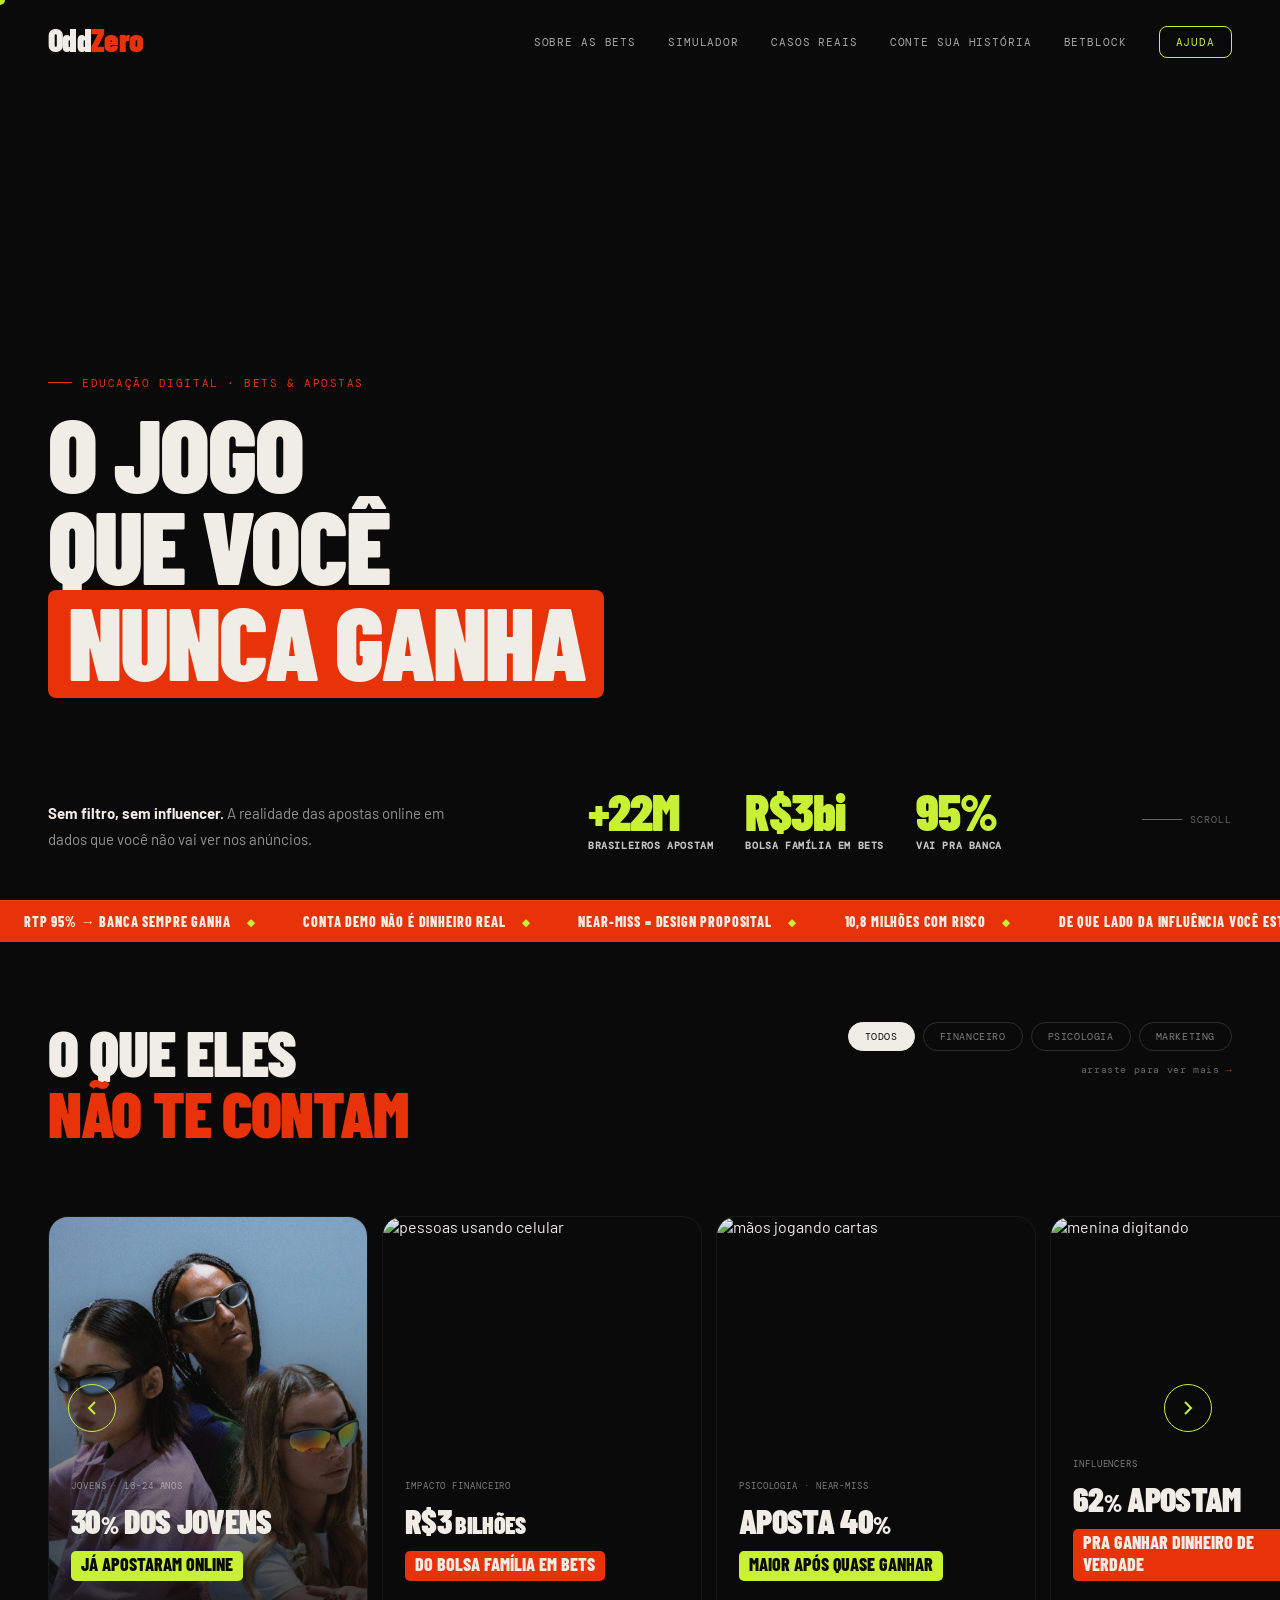
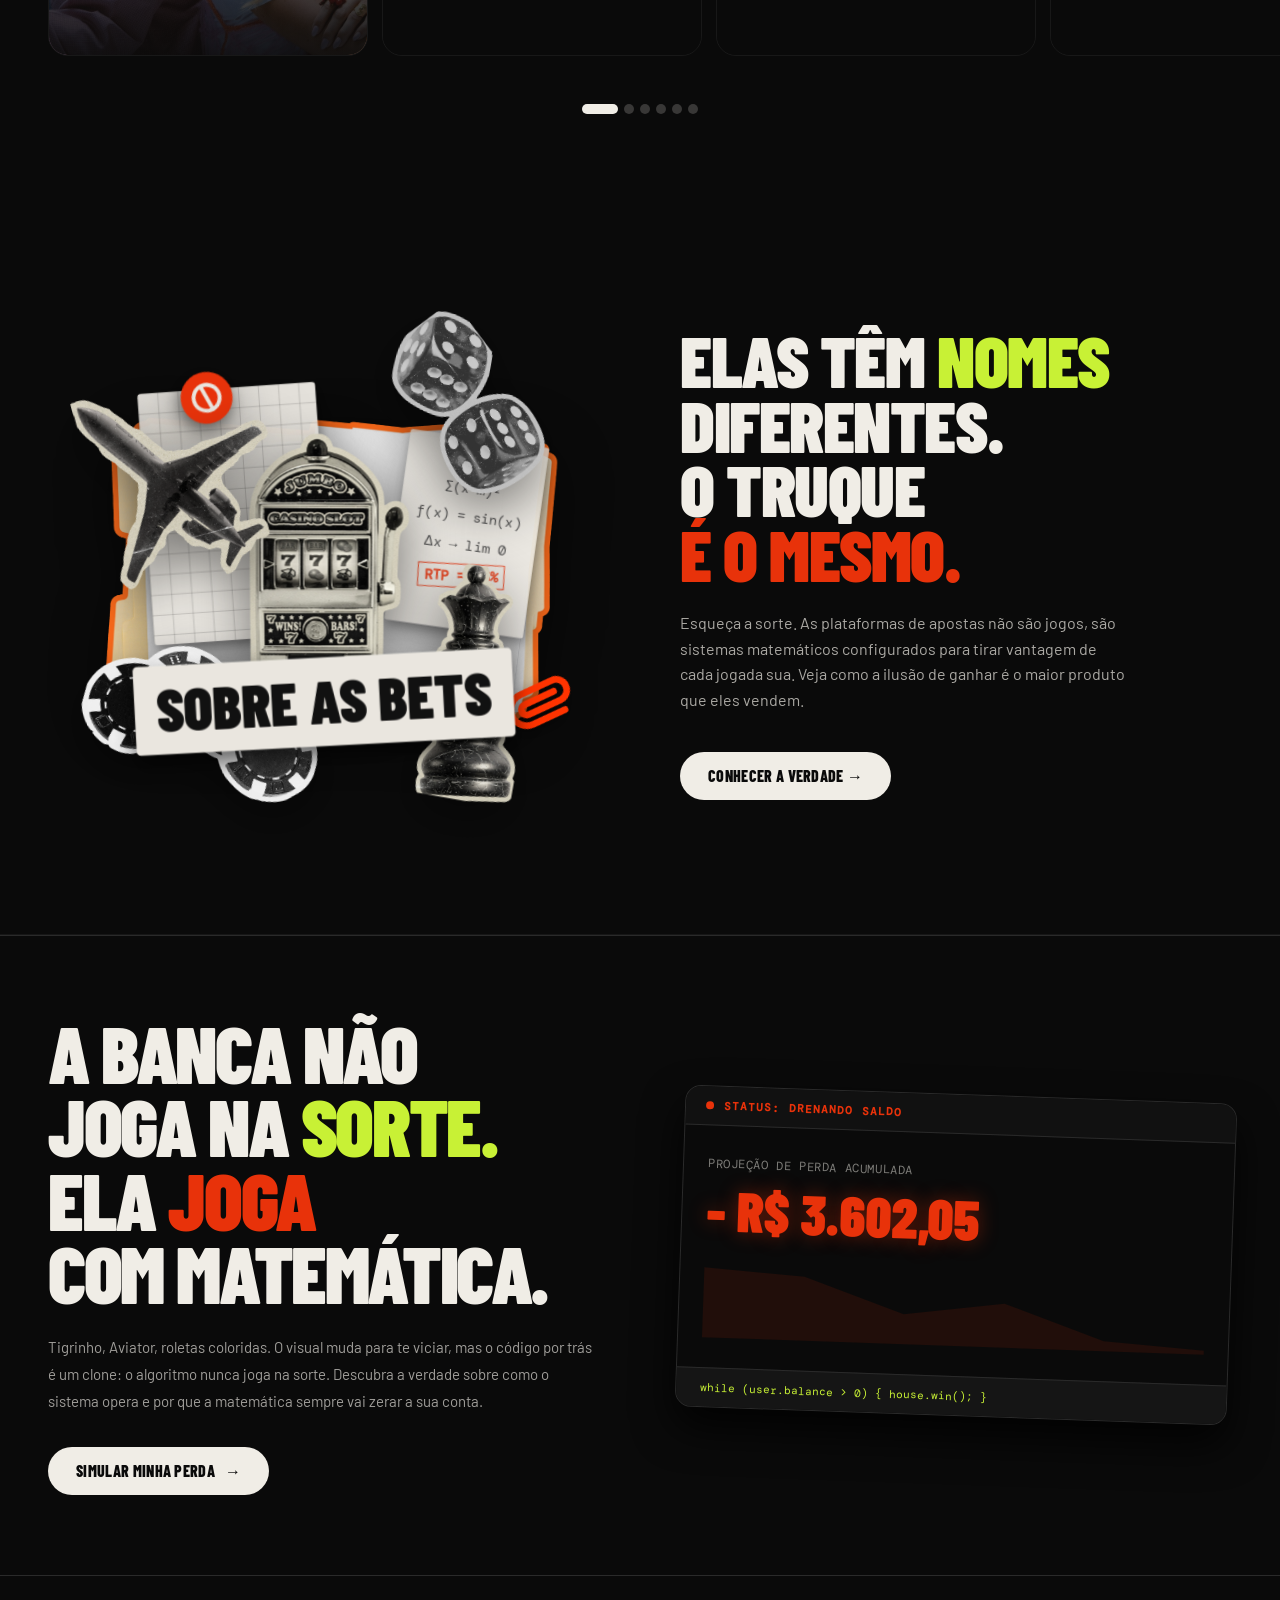
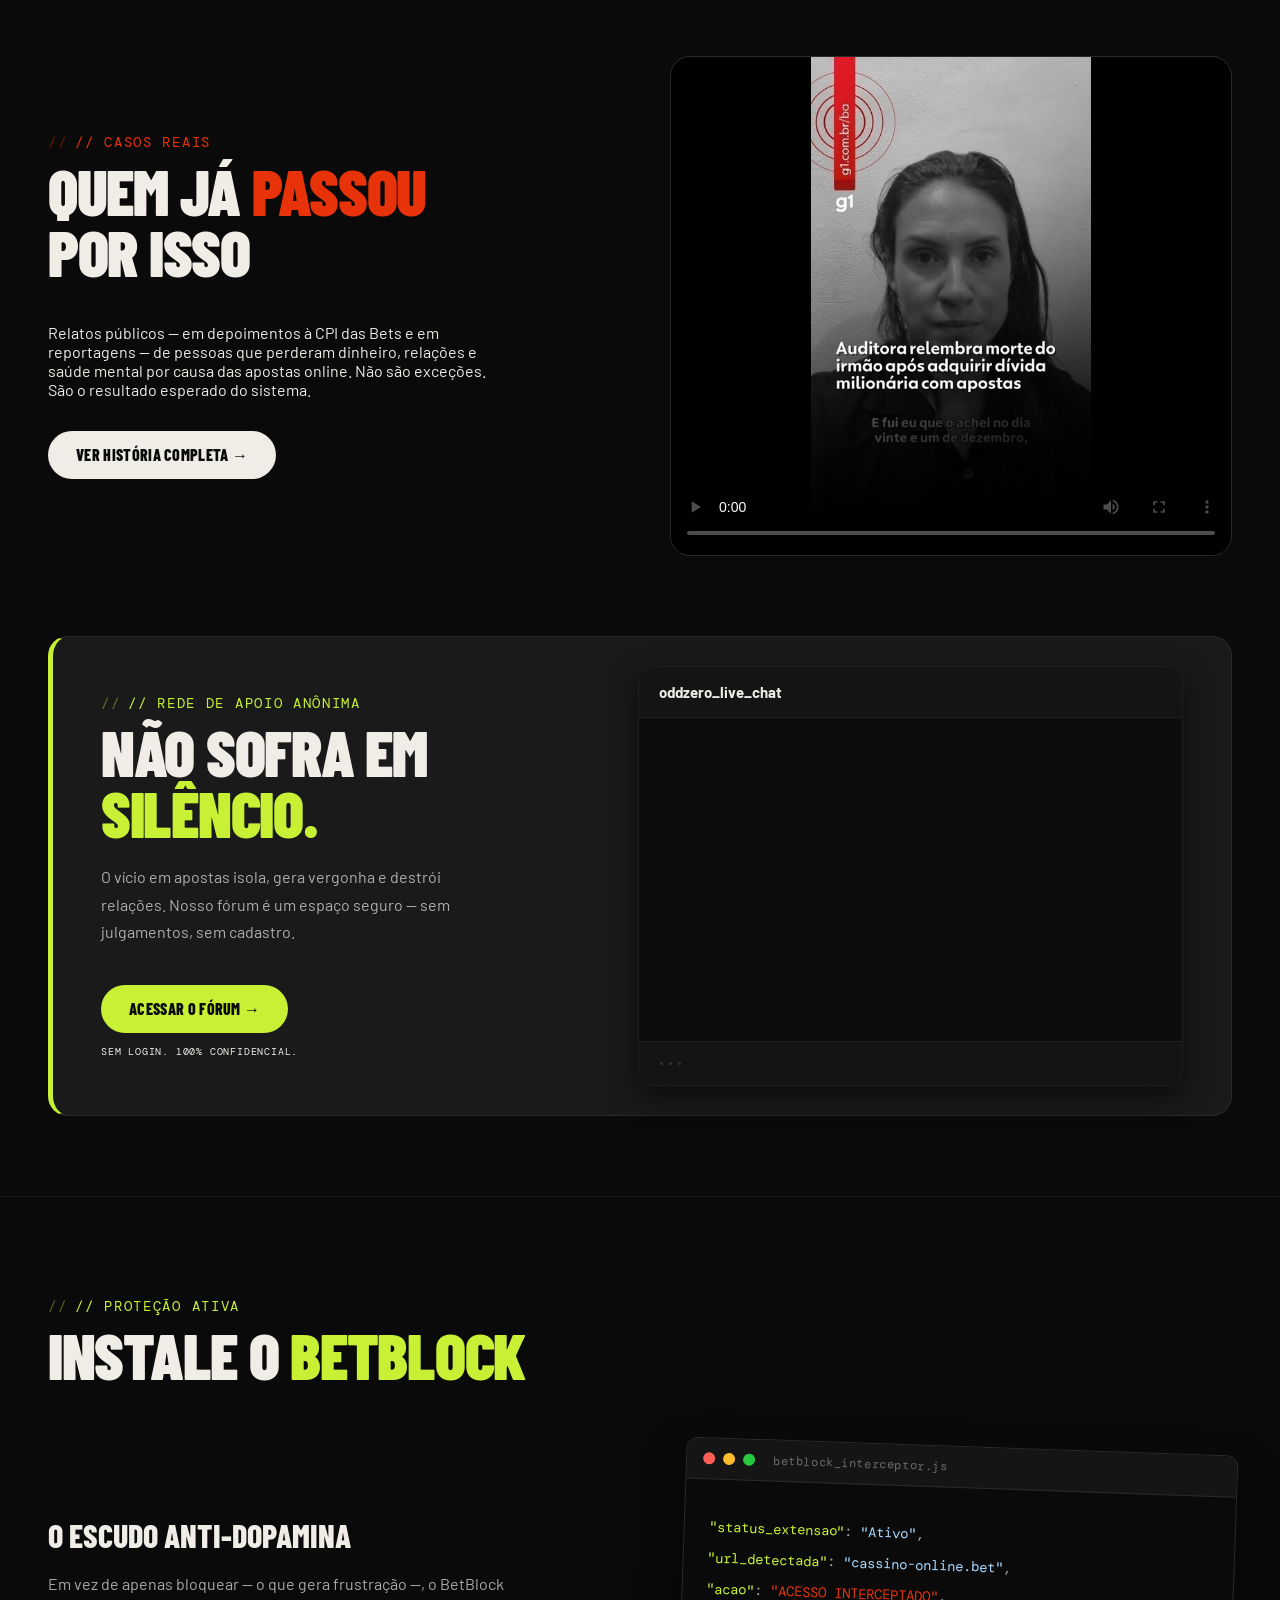
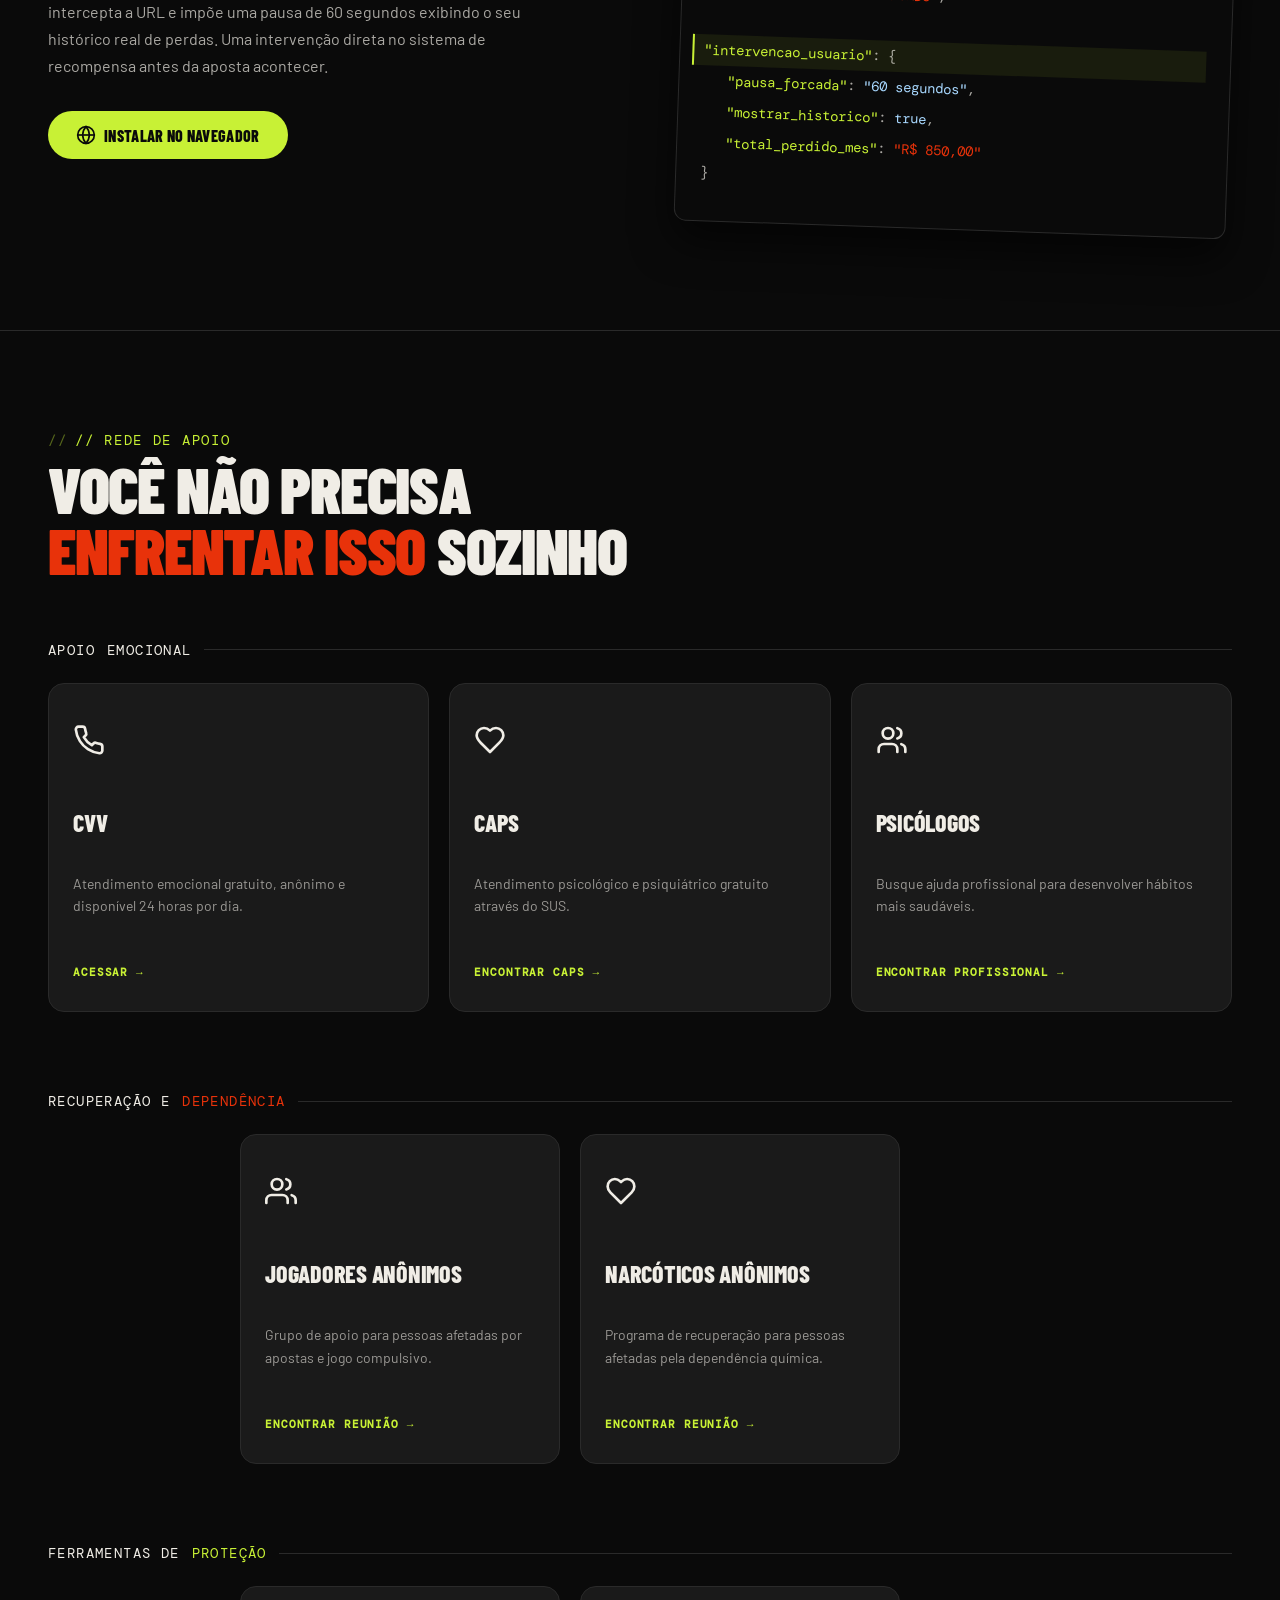
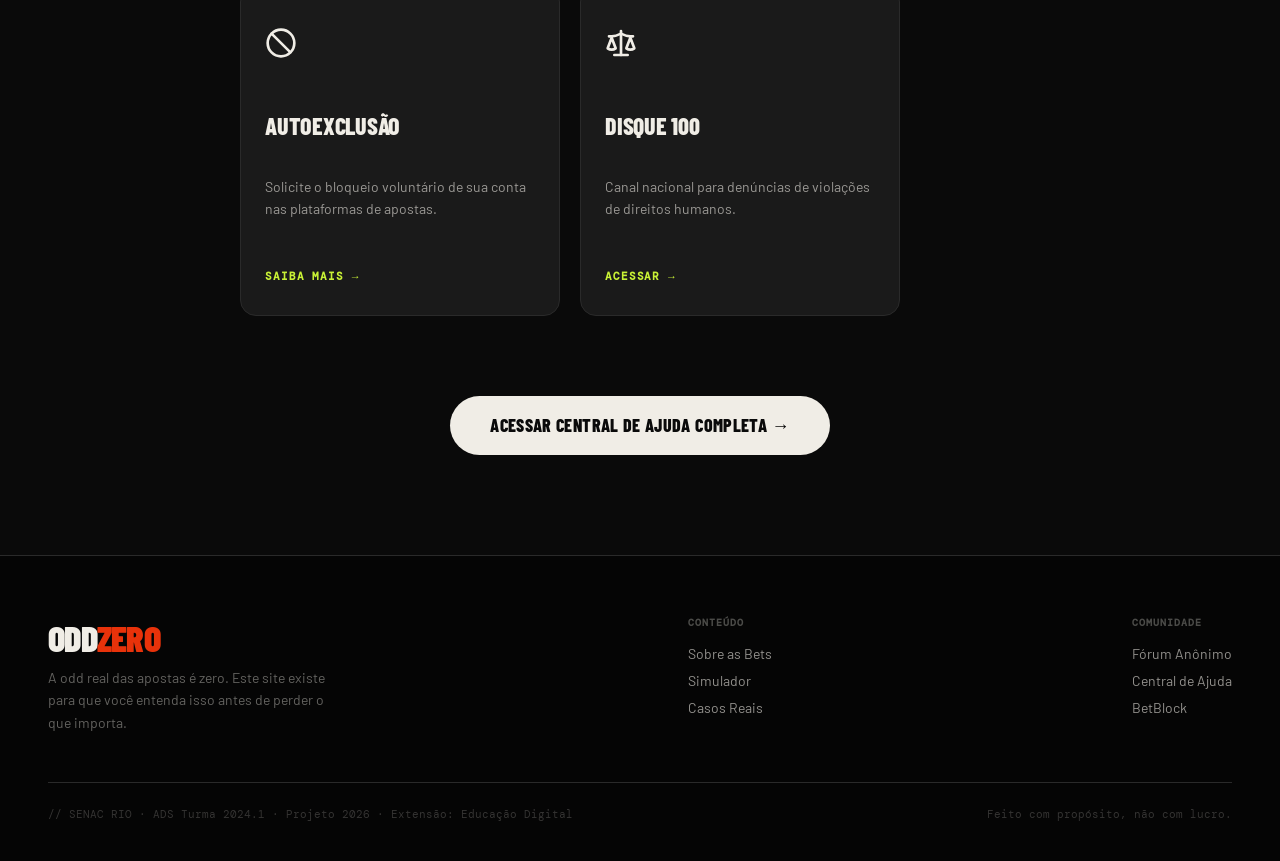
==== commit c9875890: "fix: correções finais de responsividade na Home, integração do Quiz e ajustes gerais de UI" ====
--- a/index.html
+++ b/index.html
@@ -478,10 +478,10 @@
       </p>
       
       <div style="display: flex; gap: 16px; flex-wrap: wrap;">
-        <button class="btn-main" style="background: var(--lime); color: var(--black);">
+        <a href="betblock.html" class="btn-main" style="background: var(--lime); color: var(--black); text-decoration: none; display: inline-flex; align-items: center; justify-content: center; gap: 8px;">
           <svg width="20" height="20" viewBox="0 0 24 24" fill="none" stroke="currentColor" stroke-width="2"><path d="M12 2a10 10 0 1 0 10 10A10 10 0 0 0 12 2Z"/><path d="M12 2a15.3 15.3 0 0 1 4 10 15.3 15.3 0 0 1-4 10 15.3 15.3 0 0 1-4-10 15.3 15.3 0 0 1 4-10z"/><path d="M2 12h20"/></svg>
           Instalar no Navegador
-        </button>
+        </a>
       </div>
     </div>
     
--- a/assets/css/home.css
+++ b/assets/css/home.css
@@ -269,6 +269,7 @@
   position: relative;
   cursor: none;
   border: 1px solid rgba(255, 255, 255, .06);
+  
 }
 .photo-card::before {
   content: '';
@@ -299,6 +300,8 @@
   right: 0;
   z-index: 2;
   padding: 24px 22px 20px;
+  width: 90%; 
+  max-width: 1100px;
 }
 .photo-card-cat {
   font-family: var(--font-m);
@@ -634,15 +637,15 @@
   width: 34%;
   top: 2%;     
   right: 8%;  
-  z-index: 6;
   transform: rotate(10deg) translateZ(70px);
+  z-index: 10 !important;
 }
 
 .cp-chess {
   width: 26%;
   bottom: 0%; 
   right: 12%;  
-  z-index: 5;
+  z-index: 5 !important;
   transform: rotate(10deg) translateZ(65px);
 }
 
@@ -877,18 +880,6 @@
 /* ═══════════════════════════════
    SEÇÃO: CTA FÓRUM
 ═══════════════════════════════ */
-.cta-forum-wrapper {
-  display: grid;
-  grid-template-columns: 1fr 1fr;
-  align-items: stretch;
-  border: 1px solid var(--gray2);
-  border-left: 5px solid var(--lime);
-  border-radius: 20px;
-  overflow: hidden;
-  background: var(--gray);
-  min-height: 480px;
-}
-
 .cta-forum-content {
   padding: 56px 48px;
   display: flex;
@@ -907,6 +898,8 @@
   min-height: 480px;
   padding-right: 48px; 
   gap: 40px;
+  max-width: 1200px;
+  width: 100%;
 }
 
 .cta-forum-content {
@@ -1100,7 +1093,6 @@
   justify-content: center;
 }
 
-/* Aproveita o estilo geral de botões, mas com uma variante "Ghost" */
 .btn-main.ghost {
   background: transparent;
   color: var(--white);
@@ -1115,6 +1107,7 @@
   display: flex;
   align-items: center;
   justify-content: flex-end;
+  
 }
 
 /* O Terminal flutuante */
@@ -1127,8 +1120,11 @@
   box-shadow: 0 20px 40px rgba(0,0,0,0.6);
   transform: rotate(2deg); 
   transition: transform 0.3s ease;
+  max-width: 1200px;
   width: 100%;
-  max-width: 500px;
+  margin: 0 auto;
+  justify-content: center;
+  gap: 60px;
 }
 
 .wl-visual:hover {
@@ -1262,6 +1258,11 @@
   transition: all .3s cubic-bezier(0.25, 0.46, 0.45, 0.94);
   display: flex;
   flex-direction: column;
+  flex-wrap: wrap;
+  justify-content: center;
+  gap: 24px;
+  max-width: 1200px;
+  margin: 0 auto;
 }
 
 .lf-card:hover {
